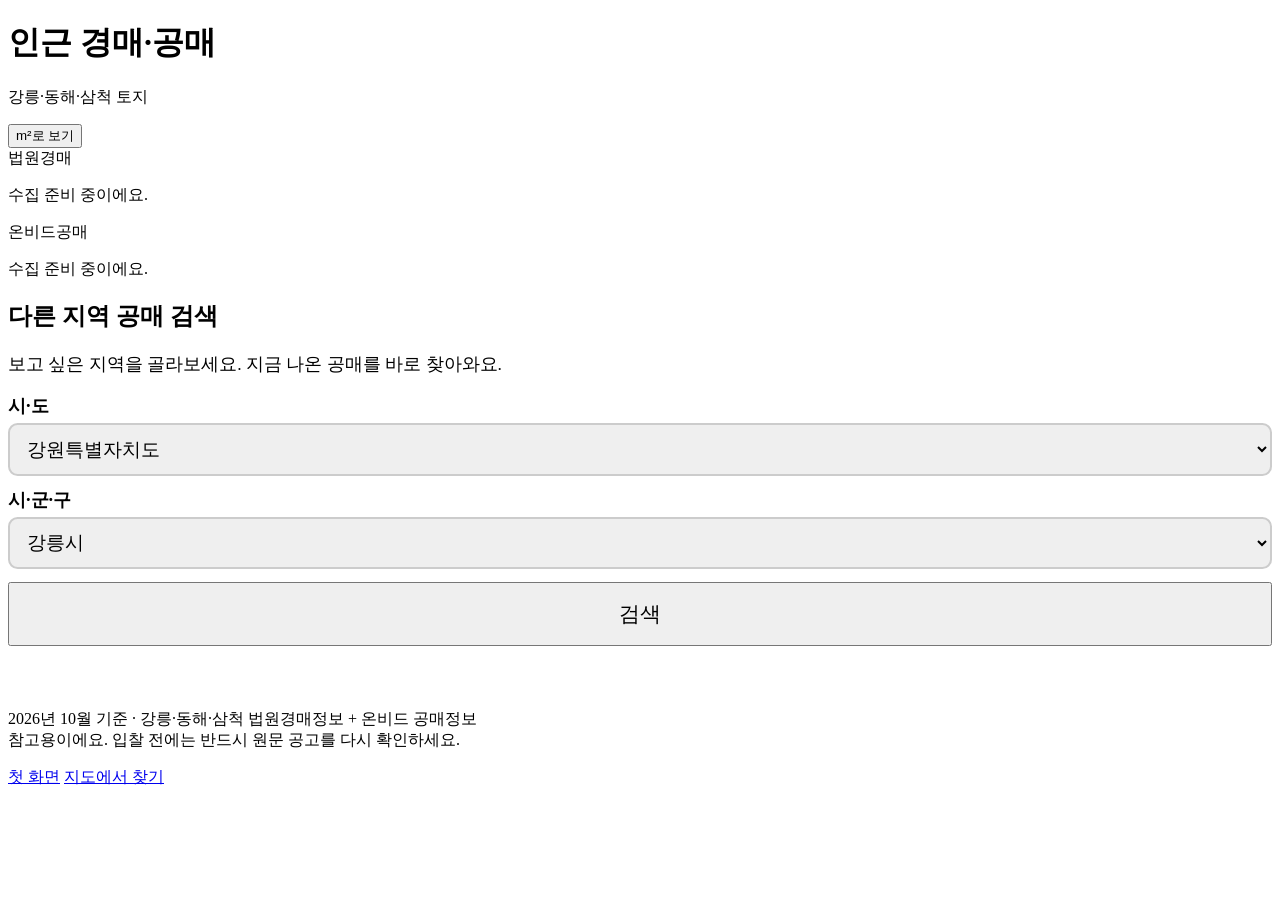
==== auctions.html @ 365f5ae6 "add auctions.html" ====
<!DOCTYPE html>
<html lang="ko">
<head>
<meta charset="utf-8">
<meta name="viewport" content="width=device-width, initial-scale=1">
<meta name="robots" content="noindex">
<title>인근 경매·공매 · 우리 땅 소식</title>
<link rel="stylesheet" href="css/style.css">
</head>
<body>
<div class="page">
  <header class="app-header">
    <div class="header-top">
      <div>
        <h1 class="header-title">인근 경매·공매</h1>
        <p class="header-sub">강릉·동해·삼척 토지</p>
      </div>
    </div>
    <button class="unit-toggle" type="button">m²로 보기</button>
  </header>

  <main class="content">
    <div id="auction-content"></div>

    <section class="card" id="live-search">
      <h2>다른 지역 공매 검색</h2>
      <p class="muted" style="font-size:1.1rem;">보고 싶은 지역을 골라보세요. 지금 나온 공매를 바로 찾아와요.</p>
      <div style="display:grid;gap:0.7rem;margin:0.8rem 0;">
        <label style="font-size:1.15rem;font-weight:700;display:grid;gap:0.3rem;">시·도
          <select id="sel-sido" style="font-size:1.2rem;padding:0.8rem;border-radius:0.6rem;border:2px solid #ccc;width:100%;"></select>
        </label>
        <label style="font-size:1.15rem;font-weight:700;display:grid;gap:0.3rem;">시·군·구
          <select id="sel-sgg" style="font-size:1.2rem;padding:0.8rem;border-radius:0.6rem;border:2px solid #ccc;width:100%;"></select>
        </label>
      </div>
      <button class="btn" id="btn-live-search" type="button" style="width:100%;font-size:1.3rem;padding:1rem;">검색</button>
      <p id="live-status" class="muted" style="font-size:1.1rem;min-height:1.6em;"></p>
      <div id="live-results"></div>
    </section>

    <p class="note">2026년 10월 기준 · 강릉·동해·삼척 법원경매정보 + 온비드 공매정보<br>
    참고용이에요. 입찰 전에는 반드시 원문 공고를 다시 확인하세요.</p>
  </main>

  <nav class="bottom-nav">
    <a href="index.html">첫 화면</a>
    <a href="map.html">지도에서 찾기</a>
  </nav>
</div>
<script src="js/config.js"></script>
<script src="js/data.js"></script>
<script src="js/app.js"></script>
<script>
(function () {
  "use strict";
  function jimokEasy(j) {
    if (j === "답") return "논";
    if (j === "전") return "밭";
    return j || "";
  }
  function moneyFull(manwon) {
    manwon = Math.round(Number(manwon) || 0);
    if (manwon <= 0) return "–";
    if (manwon >= 10000) {
      var eok = Math.floor(manwon / 10000);
      var rest = manwon % 10000;
      return "약 " + eok.toLocaleString("ko-KR") + "억" +
        (rest ? " " + rest.toLocaleString("ko-KR") + "만원" : "");
    }
    return "약 " + manwon.toLocaleString("ko-KR") + "만원";
  }
  function auctionCard(a) {
    var isCourt = a.type === "court";
    var title = isCourt ? "법원경매" : "온비드공매";
    var dateRow = isCourt
      ? '<div class="t-row"><span class="k">매각기일</span><span>' + (a.saleDate || "–") + "</span></div>"
      : '<div class="t-row"><span class="k">입찰기간</span><span>' + (a.bidPeriod || "–") + "</span></div>";
    var extraRow = isCourt
      ? '<div class="t-row"><span class="k">사건번호</span><span>' + (a.displayNo || a.id || "–") + "</span></div>"
      : '<div class="t-row"><span class="k">구분</span><span>' + (a.divName || "–") + "</span></div>";
    return '<div class="trade-card">'
      + '<div class="t-date">' + title + " · " + (a.addrShort || "") + "</div>"
      + '<div class="t-row"><span class="k">종류 · 면적</span><span>' + jimokEasy(a.kind)
      + ' <span class="area" data-m2="' + (a.areaM2 || 0) + '"></span></span></div>'
      + '<div class="t-row"><span class="k">감정가</span><span>' + moneyFull(a.apslManwon) + "</span></div>"
      + '<div class="t-row"><span class="k">최저가</span><span><b>' + moneyFull(a.lowManwon) + "</b></span></div>"
      + (a.nextLowManwon
          ? '<div class="t-row"><span class="k">다음 예정가</span><span>' + moneyFull(a.nextLowManwon) + " (이번에 안 팔리면)</span></div>"
          : "")
      + dateRow
      + '<div class="t-row"><span class="k">유찰횟수</span><span>' + (a.fails || 0) + "회</span></div>"
      + extraRow
      + "</div>";
  }
  function section(title, items) {
    if (!items || !items.length) {
      return '<div class="trade-group"><div class="trade-month">' + title + "</div>"
        + '<p class="muted">수집 준비 중이에요.</p></div>';
    }
    var html = '<div class="trade-group"><div class="trade-month">' + title
      + " (" + items.length + "건)</div>";
    items.forEach(function (a) { html += auctionCard(a); });
    return html + "</div>";
  }
  /* ---- 다른 지역 공매 실시간 검색 (중계 Worker 경유, 키는 서버 보관) ---- */
  var WORKER_URL = "https://farmland-relay.813nanalove.workers.dev/api/onbid";
  var PRPT_DIV_CDS = ["0007", "0005", "0010", "0002", "0008"];
  var SIDO_SGG = {
    "서울특별시": ["종로구","중구","용산구","성동구","광진구","동대문구","중랑구","성북구","강북구","도봉구","노원구","은평구","서대문구","마포구","양천구","강서구","구로구","금천구","영등포구","동작구","관악구","서초구","강남구","송파구","강동구"],
    "부산광역시": ["중구","서구","동구","영도구","부산진구","동래구","남구","북구","해운대구","사하구","금정구","강서구","연제구","수영구","사상구","기장군"],
    "대구광역시": ["중구","동구","서구","남구","북구","수성구","달서구","달성군","군위군"],
    "인천광역시": ["중구","동구","미추홀구","연수구","남동구","부평구","계양구","서구","강화군","옹진군"],
    "광주광역시": ["동구","서구","남구","북구","광산구"],
    "대전광역시": ["동구","중구","서구","유성구","대덕구"],
    "울산광역시": ["중구","남구","동구","북구","울주군"],
    "세종특별자치시": [],
    "경기도": ["수원시","용인시","고양시","화성시","성남시","부천시","남양주시","안산시","평택시","안양시","시흥시","파주시","김포시","의정부시","광주시","하남시","광명시","군포시","양주시","오산시","이천시","안성시","구리시","의왕시","포천시","양평군","여주시","동두천시","과천시","가평군","연천군"],
    "강원특별자치도": ["춘천시","원주시","강릉시","동해시","태백시","속초시","삼척시","홍천군","횡성군","영월군","평창군","정선군","철원군","화천군","양구군","인제군","고성군","양양군"],
    "충청북도": ["청주시","충주시","제천시","보은군","옥천군","영동군","증평군","진천군","괴산군","음성군","단양군"],
    "충청남도": ["천안시","공주시","보령시","아산시","서산시","논산시","계룡시","당진시","금산군","부여군","서천군","청양군","홍성군","예산군","태안군"],
    "전북특별자치도": ["전주시","군산시","익산시","정읍시","남원시","김제시","완주군","진안군","무주군","장수군","임실군","순창군","고창군","부안군"],
    "전라남도": ["목포시","여수시","순천시","나주시","광양시","담양군","곡성군","구례군","고흥군","보성군","화순군","장흥군","강진군","해남군","영암군","무안군","함평군","영광군","장성군","완도군","진도군","신안군"],
    "경상북도": ["포항시","경주시","김천시","안동시","구미시","영주시","영천시","상주시","문경시","경산시","의성군","청송군","영양군","영덕군","청도군","고령군","성주군","칠곡군","예천군","봉화군","울진군","울릉군"],
    "경상남도": ["창원시","진주시","통영시","사천시","김해시","밀양시","거제시","양산시","의령군","함안군","창녕군","고성군","남해군","하동군","산청군","함양군","거창군","합천군"],
    "제주특별자치도": ["제주시","서귀포시"]
  };

  function normV(v) { return v == null ? "" : String(v).trim(); }
  function toManwonLive(v) {
    var n = parseFloat(normV(v).replace(/,/g, ""));
    return n > 0 ? Math.round(n / 10000) : 0;
  }
  function fmtDateLive(s) {
    s = normV(s);
    if (s.length >= 8) return s.slice(0, 4) + "년 " + parseInt(s.slice(4, 6), 10) + "월 " + parseInt(s.slice(6, 8), 10) + "일";
    return "";
  }
  function fmtPeriodLive(it) {
    var b = fmtDateLive(it.cltrBidBgngDt), e = fmtDateLive(it.cltrBidEndDt);
    if (b && e) return b + " ~ " + e;
    return b || e || "";
  }
  function isLandLive(it) {
    var cat = normV(it.cltrUsgSclsCtgrNm);
    return ["전", "답", "임야"].some(function (k) { return cat.indexOf(k) >= 0; });
  }
  function normalizeLiveItem(it) {
    var addr = normV(it.onbidCltrNm) || normV(it.zadrNm) || normV(it.cltrAdr) || normV(it.cltrRadr);
    var m = addr.match(/([가-힣]+리)\b/);
    var short = [normV(it.lctnSggnm), normV(it.lctnEmdNm), m ? m[1] : ""].filter(Boolean).join(" ");
    var area = parseFloat(normV(it.landSqms).replace(/,/g, "")) ||
               parseFloat(normV(it.bldSqms).replace(/,/g, "")) || 0;
    return {
      type: "onbid",
      addr: addr,
      addrShort: short,
      kind: normV(it.cltrUsgSclsCtgrNm),
      areaM2: area,
      apslManwon: toManwonLive(it.apslEvlAmt),
      lowManwon: toManwonLive(it.lowstBidPrcIndctCont),
      bidPeriod: fmtPeriodLive(it),
      fails: parseInt(normV(it.usbdNft), 10) || 0,
      divName: normV(it.prptDivNm),
      status: normV(it.pbctStatNm),
      _end: parseInt(normV(it.cltrBidEndDt).slice(0, 8), 10) || 99999999
    };
  }
  /* 회차 중복 제거: 현재 유효 회차(입찰종료일 >= 오늘) 중 가장 이른 것 선택.
     먼 미래 회차의 낮은 가격을 현재가처럼 보여주지 않기 위함. */
  function pickLiveRounds(rawItems) {
    var now = new Date();
    var today = now.getFullYear() * 10000 + (now.getMonth() + 1) * 100 + now.getDate();
    var groups = {};
    rawItems.forEach(function (it) {
      if (!isLandLive(it)) return;
      var k = normV(it.cltrMngNo) || normV(it.onbidCltrNm);
      (groups[k] = groups[k] || []).push(normalizeLiveItem(it));
    });
    var out = [];
    Object.keys(groups).forEach(function (k) {
      var rs = groups[k].sort(function (a, b) { return a._end - b._end; });
      var cur = null, i;
      for (i = 0; i < rs.length; i++) { if (rs[i]._end >= today) { cur = rs[i]; break; } }
      if (!cur) cur = rs[rs.length - 1];
      var cheaper = rs.filter(function (r) {
        return r._end > cur._end && r.lowManwon > 0 && (!cur.lowManwon || r.lowManwon < cur.lowManwon);
      });
      if (cheaper.length) {
        cheaper.sort(function (a, b) { return a.lowManwon - b.lowManwon; });
        cur.nextLowManwon = cheaper[0].lowManwon;
        cur.nextPeriod = cheaper[0].bidPeriod;
      }
      delete cur._end;
      out.push(cur);
    });
    out.sort(function (a, b) { return (a.lowManwon || 0) - (b.lowManwon || 0); });
    return out;
  }
  function extractLiveItems(payload) {
    if (payload.result && !payload.header) return []; // NODATA {result:{resultCode:"03"}}
    var header = payload.header || {};
    var rc = String(header.resultCode || "");
    if (rc === "03") return [];
    if (rc !== "00") throw { code: "api", msg: header.resultMsg };
    var items = (((payload.body || {}).items || {}).item) || [];
    return Array.isArray(items) ? items : [items];
  }
  function fillSgg(sido, sel) {
    var list = SIDO_SGG[sido] || [];
    sel.innerHTML = "";
    if (!list.length) {
      var o = document.createElement("option");
      o.value = ""; o.textContent = "전체";
      sel.appendChild(o);
      sel.disabled = true;
      return;
    }
    sel.disabled = false;
    list.forEach(function (name) {
      var o = document.createElement("option");
      o.value = name; o.textContent = name;
      sel.appendChild(o);
    });
  }
  function initLiveSearch() {
    var selSido = document.getElementById("sel-sido");
    var selSgg = document.getElementById("sel-sgg");
    var btn = document.getElementById("btn-live-search");
    var status = document.getElementById("live-status");
    var results = document.getElementById("live-results");
    if (!selSido || !btn) return;
    Object.keys(SIDO_SGG).forEach(function (name) {
      var o = document.createElement("option");
      o.value = name; o.textContent = name;
      selSido.appendChild(o);
    });
    selSido.value = "강원특별자치도";
    fillSgg("강원특별자치도", selSgg);
    selSgg.value = "강릉시";
    selSido.addEventListener("change", function () {
      fillSgg(selSido.value, selSgg);
    });
    btn.addEventListener("click", function () {
      var sido = selSido.value, sgg = selSgg.disabled ? "" : selSgg.value;
      var label = sgg ? sido + " " + sgg : sido;
      status.textContent = "찾는 중이에요. 잠시만 기다려주세요.";
      results.innerHTML = "";
      btn.disabled = true;
      var qs = "lctnSdnm=" + encodeURIComponent(sido) + "&numOfRows=1000"
        + (sgg ? "&lctnSggnm=" + encodeURIComponent(sgg) : "");
      var fetches = PRPT_DIV_CDS.map(function (cd) {
        return fetch(WORKER_URL + "?" + qs + "&prptDivCd=" + cd).then(function (r) {
          if (r.status === 503) throw { code: 503 };
          if (!r.ok) throw { code: r.status };
          return r.json();
        });
      });
      Promise.all(fetches).then(function (payloads) {
        var raw = [];
        payloads.forEach(function (p) { raw = raw.concat(extractLiveItems(p)); });
        var items = pickLiveRounds(raw);
        btn.disabled = false;
        if (!items.length) {
          status.textContent = "이 지역에는 지금 나온 공매 땅이 없어요.";
          return;
        }
        status.textContent = label + " 공매 " + items.length + "건이에요.";
        var html = "";
        items.forEach(function (a) { html += auctionCard(a); });
        results.innerHTML = html;
        if (window.FarmlandApp) window.FarmlandApp.renderAreas();
      }).catch(function (err) {
        btn.disabled = false;
        if (err && err.code === 503) {
          status.textContent = "지금은 검색할 수 없어요. 잠시 후 다시 시도해주세요.";
        } else {
          status.textContent = "인터넷 연결을 확인하고 다시 시도해주세요.";
        }
      });
    });
  }

  document.addEventListener("DOMContentLoaded", function () {
    var el = document.getElementById("auction-content");
    var au = (typeof AUCTIONS !== "undefined") ? AUCTIONS : { court: [], onbid: [] };
    el.innerHTML = section("법원경매", au.court) + section("온비드공매", au.onbid);
    if (window.FarmlandApp) window.FarmlandApp.renderAreas();
    initLiveSearch();
  });
})();
</script>
</body>
</html>
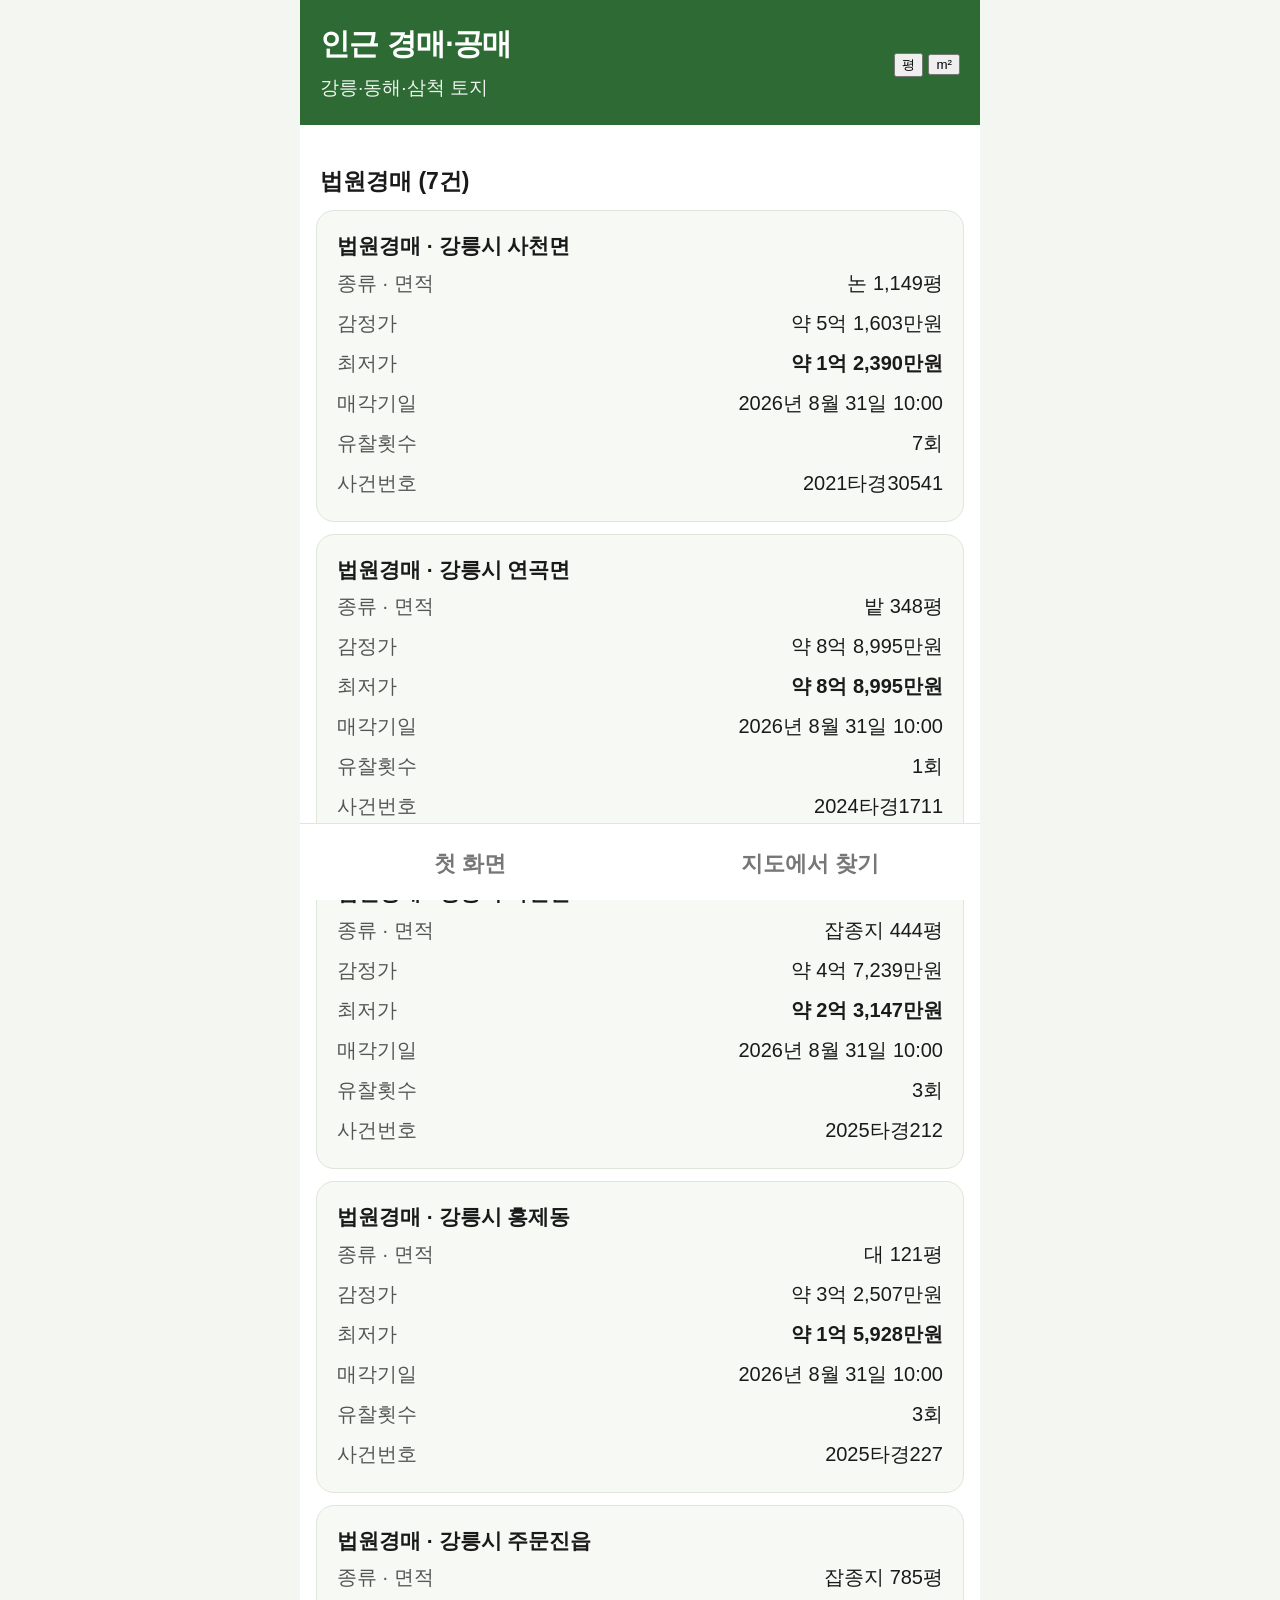
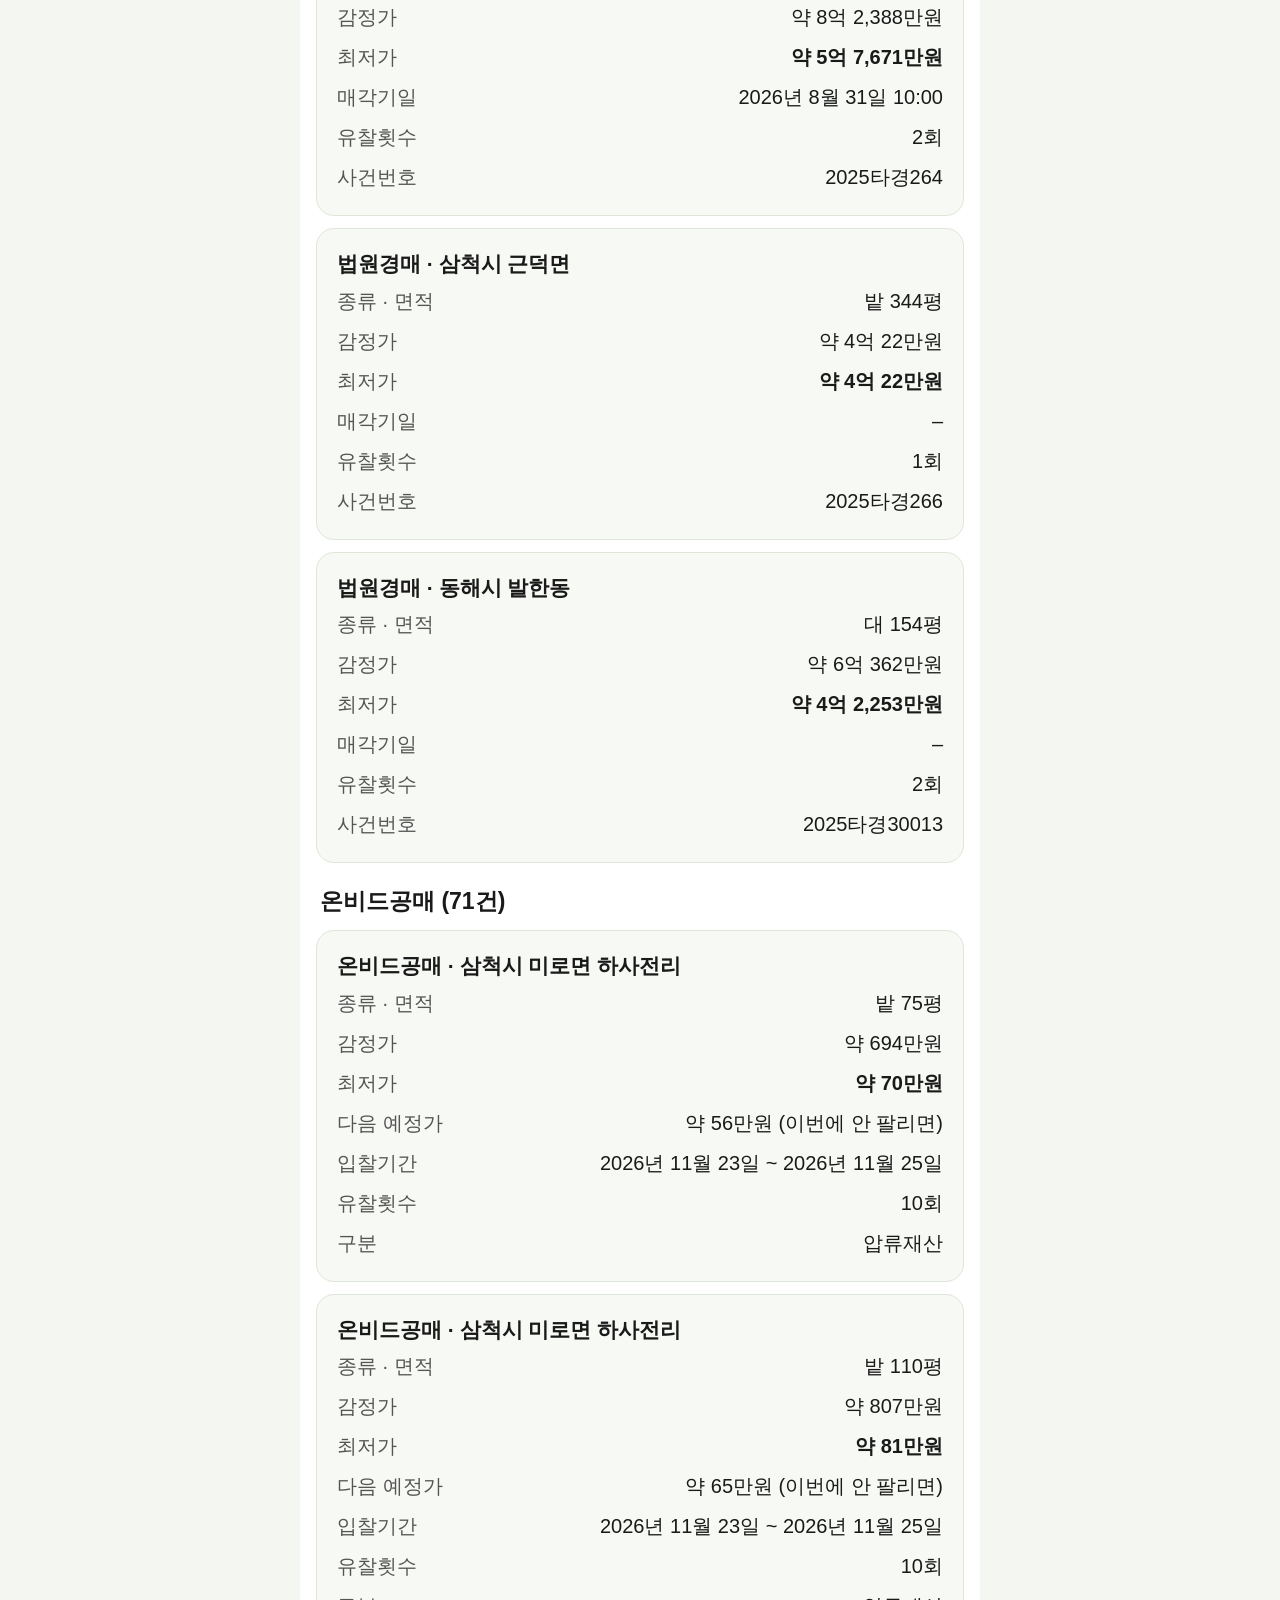
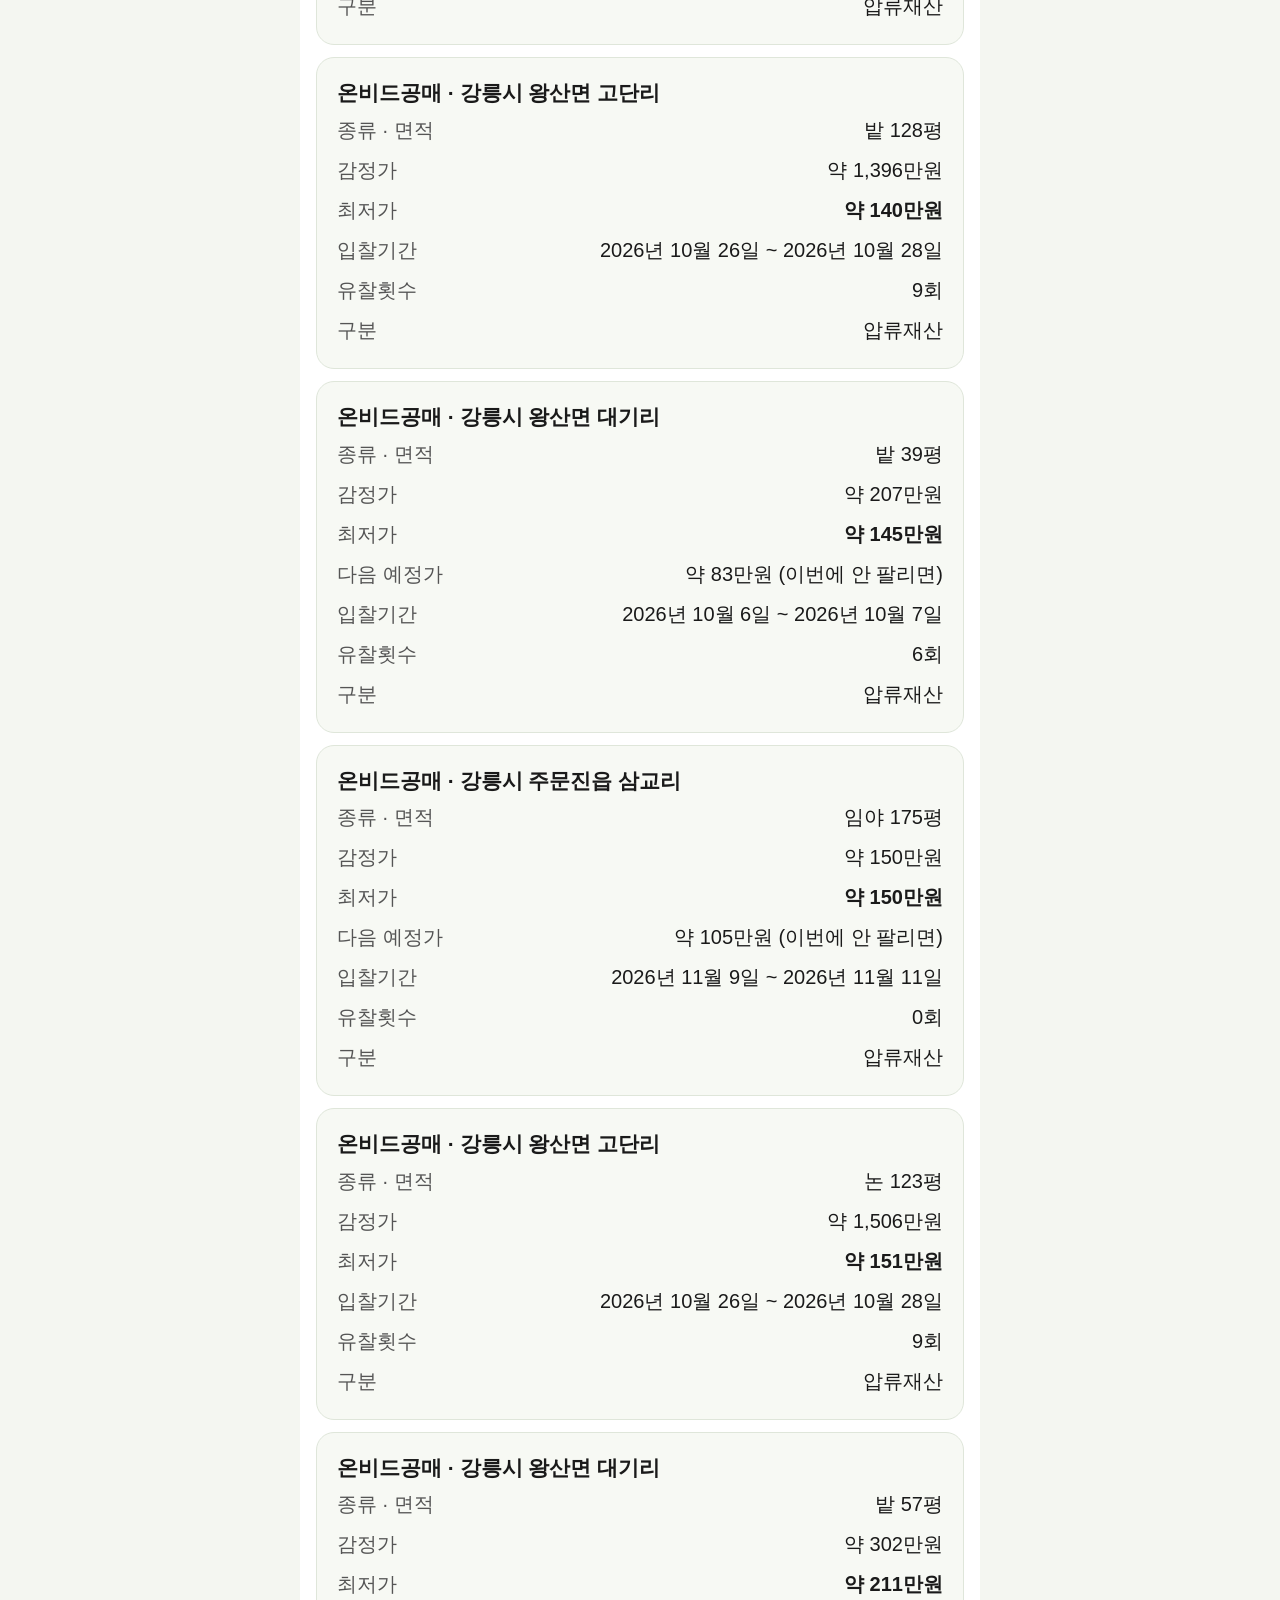
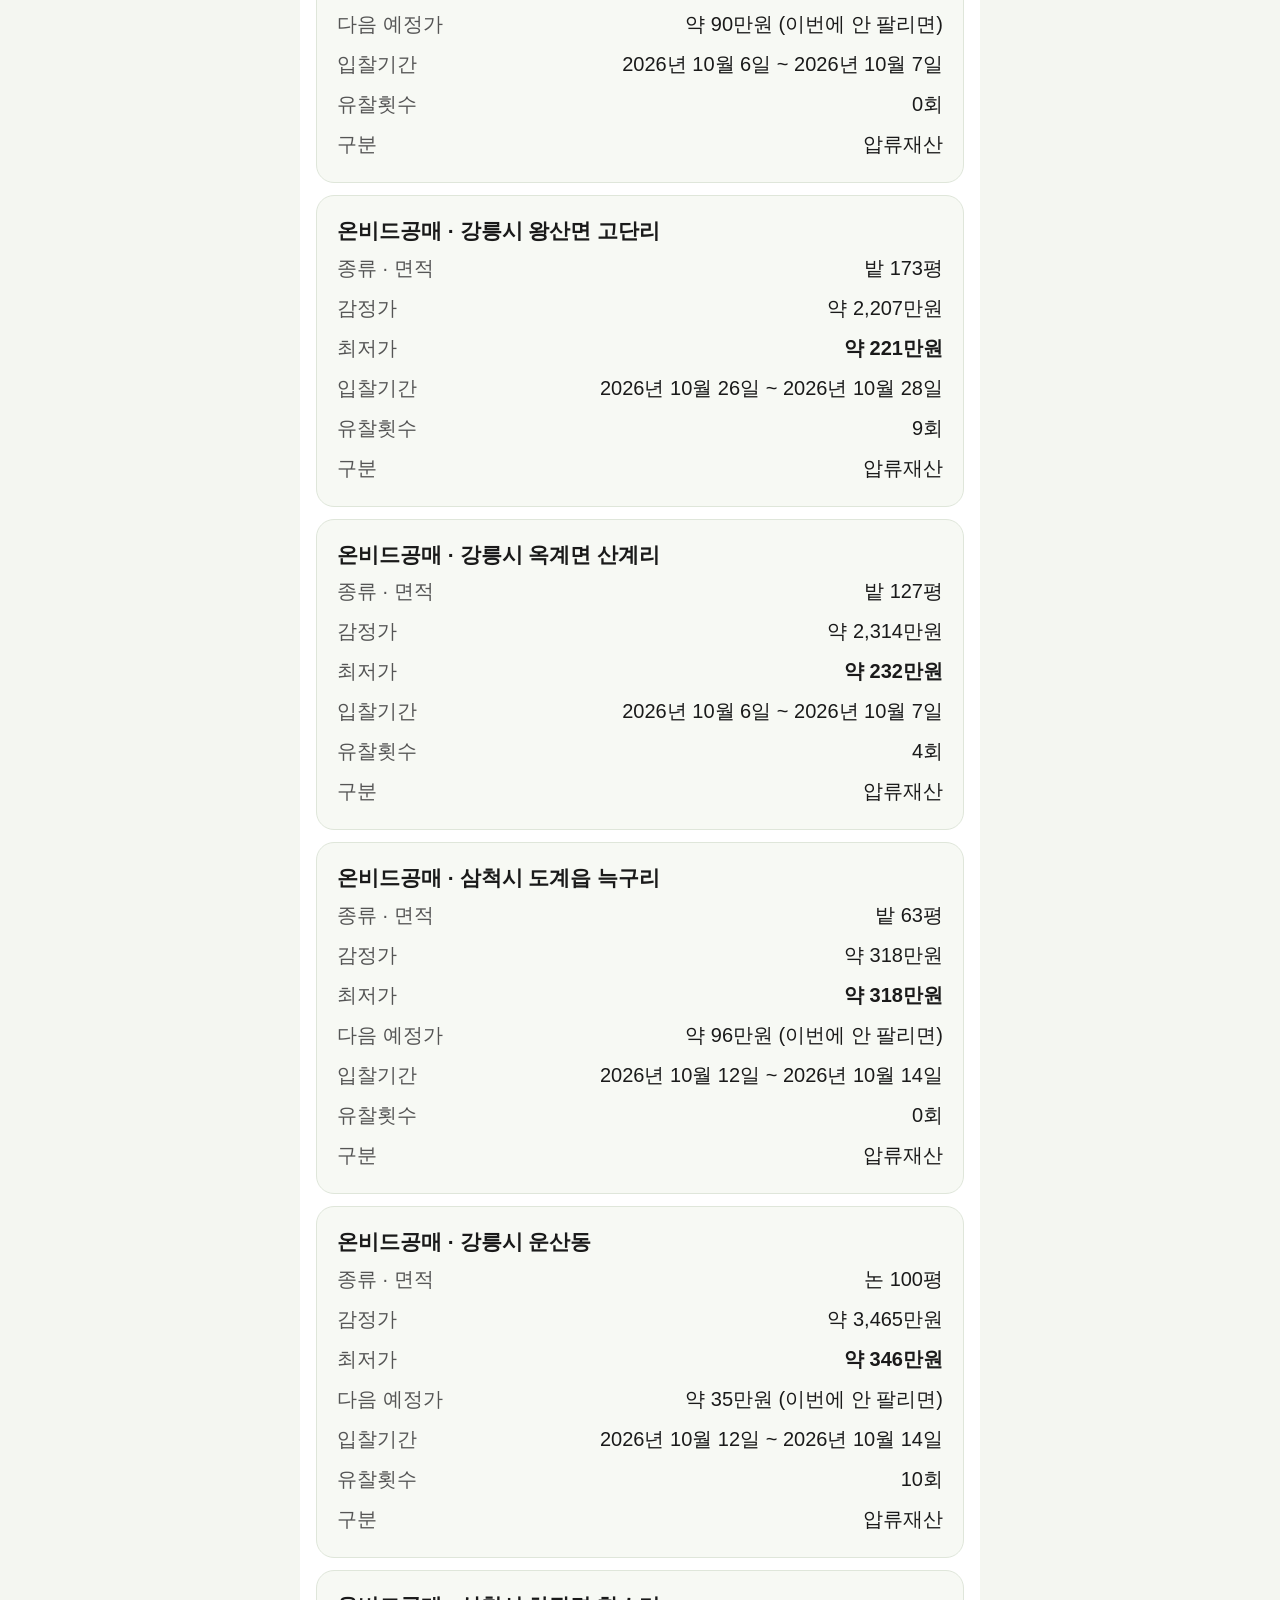
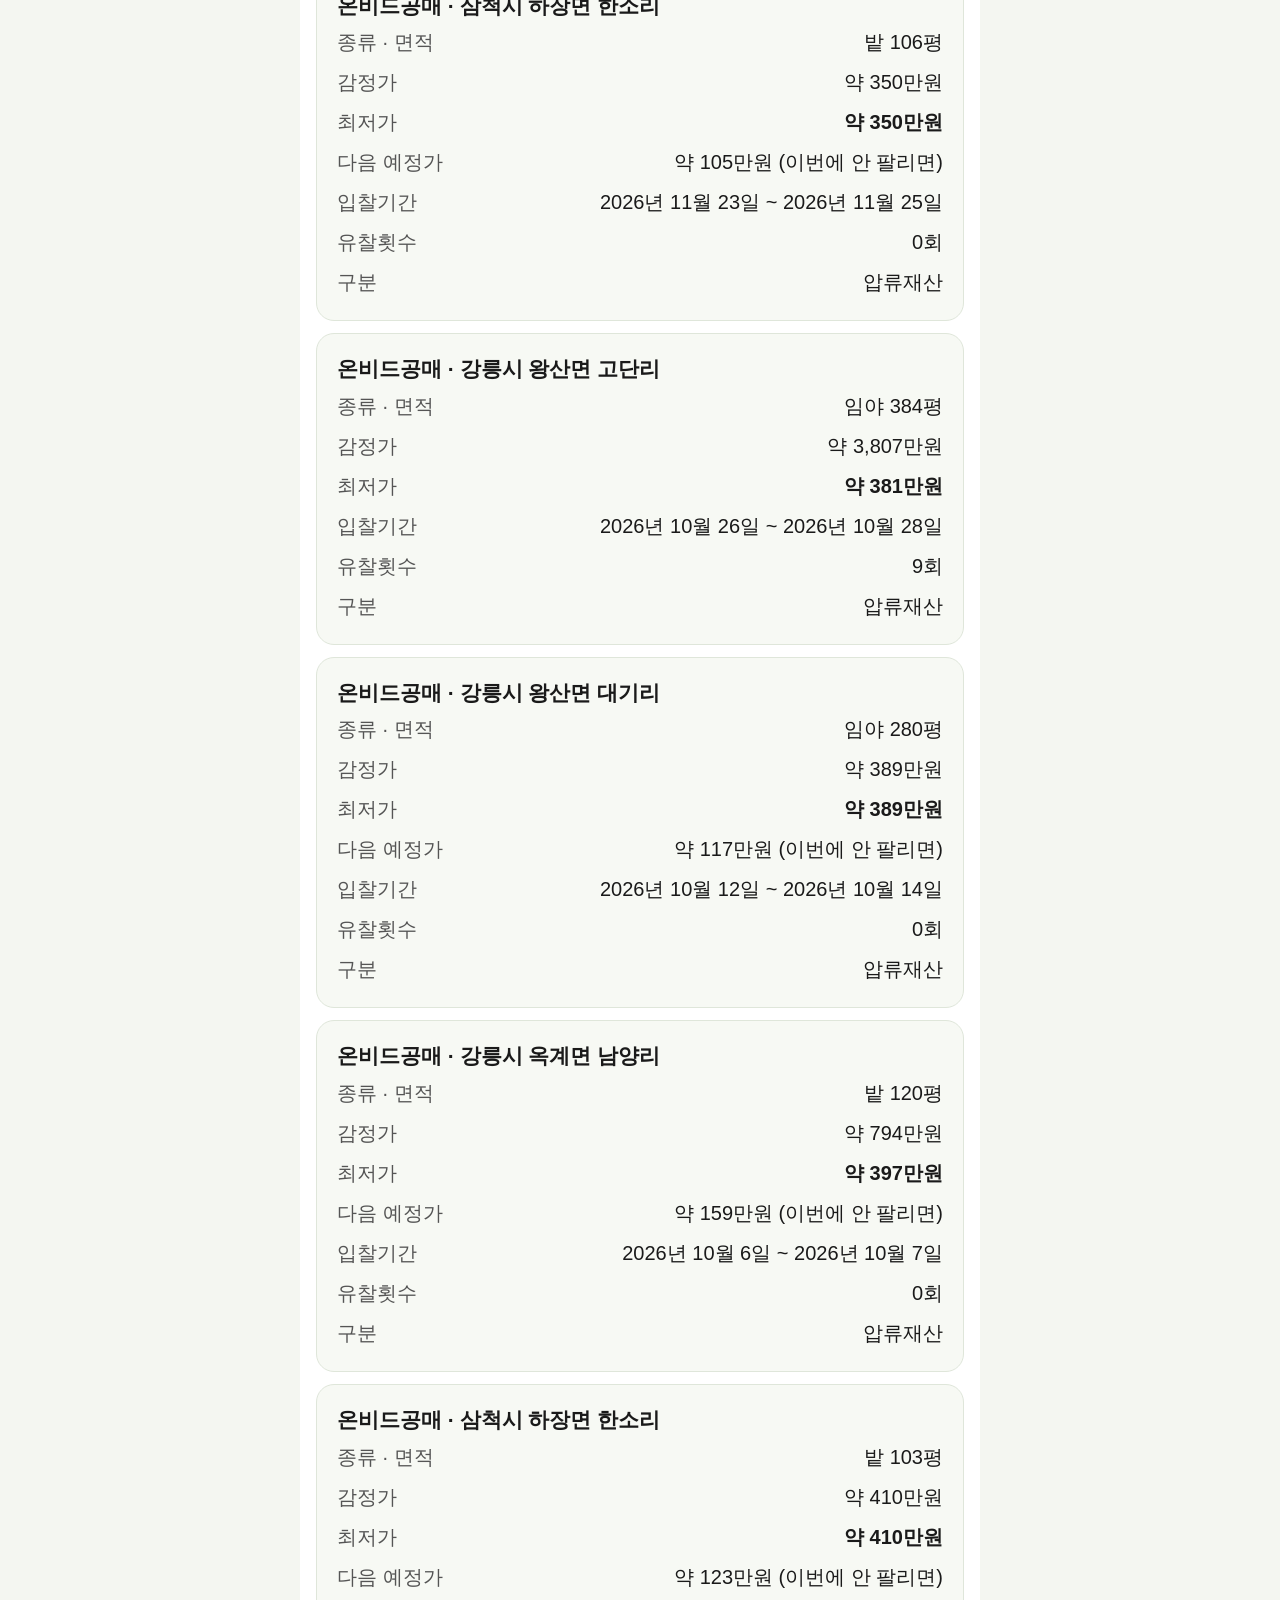
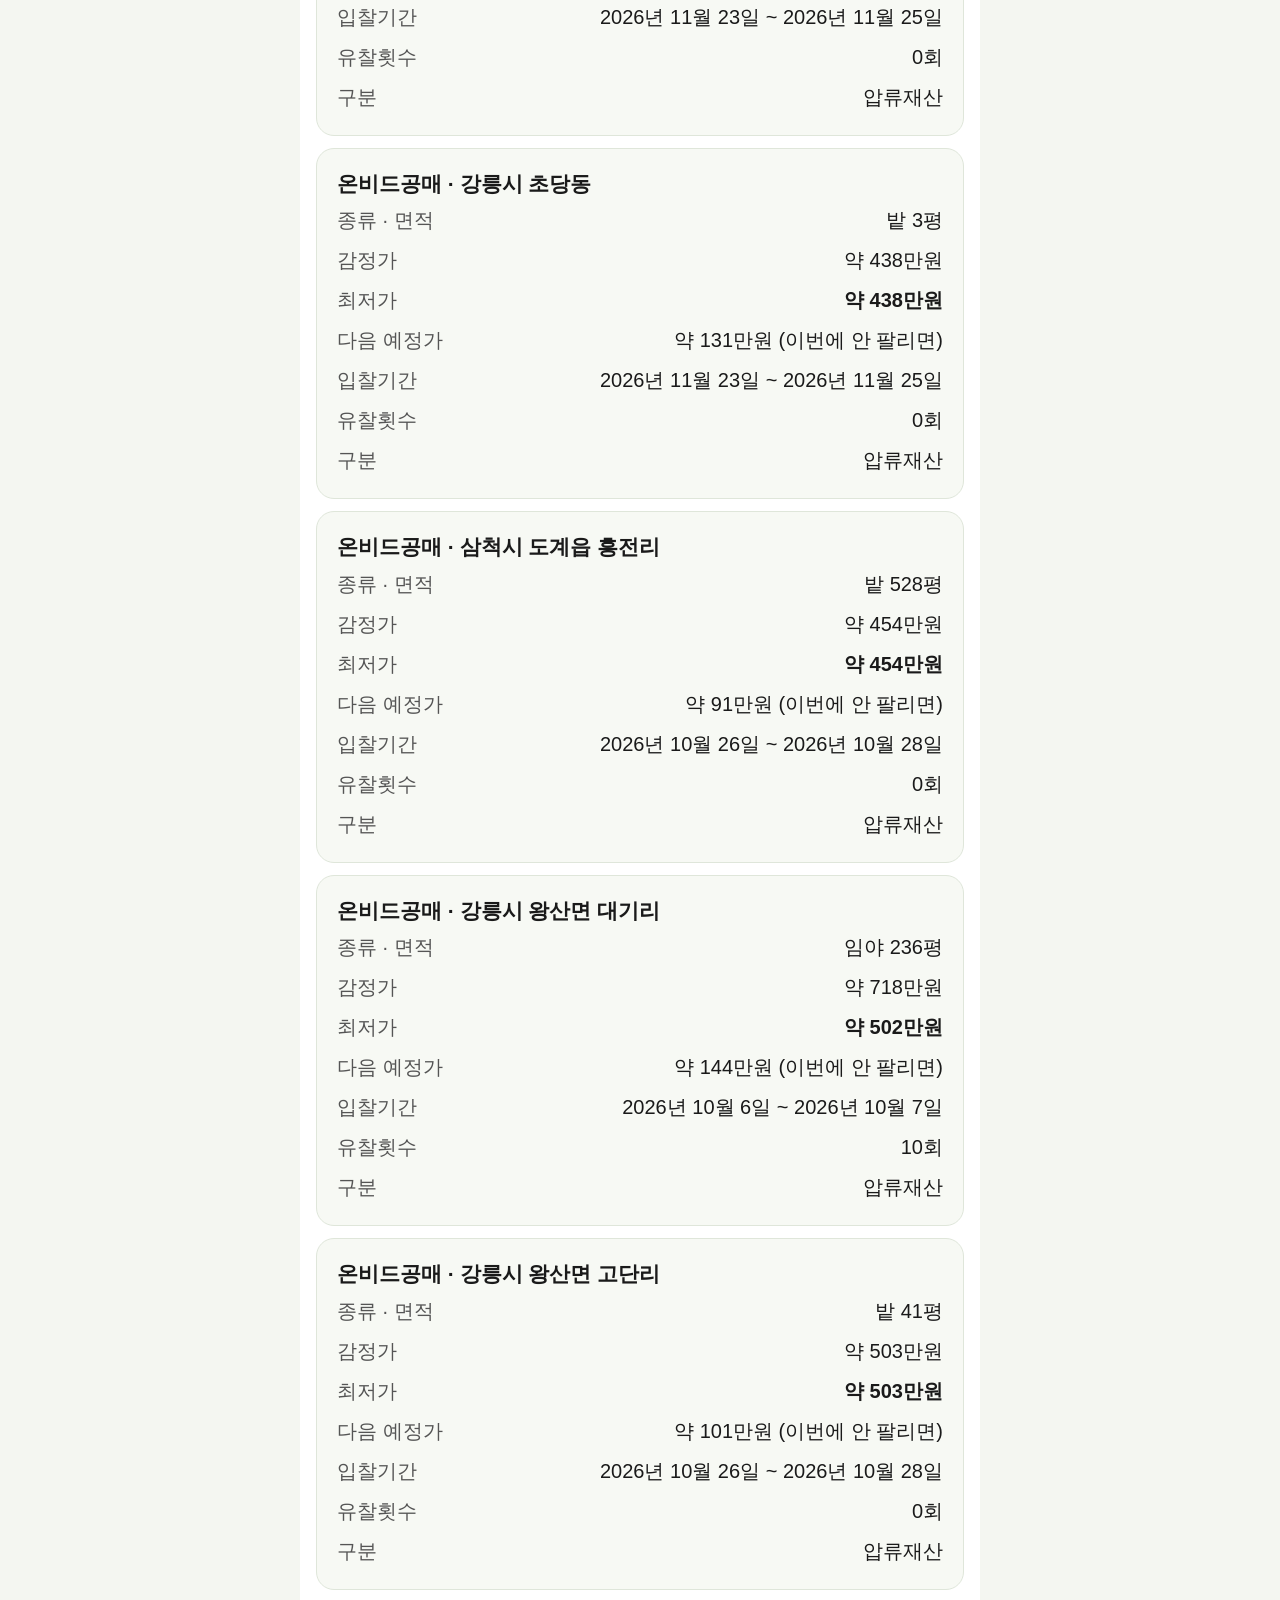
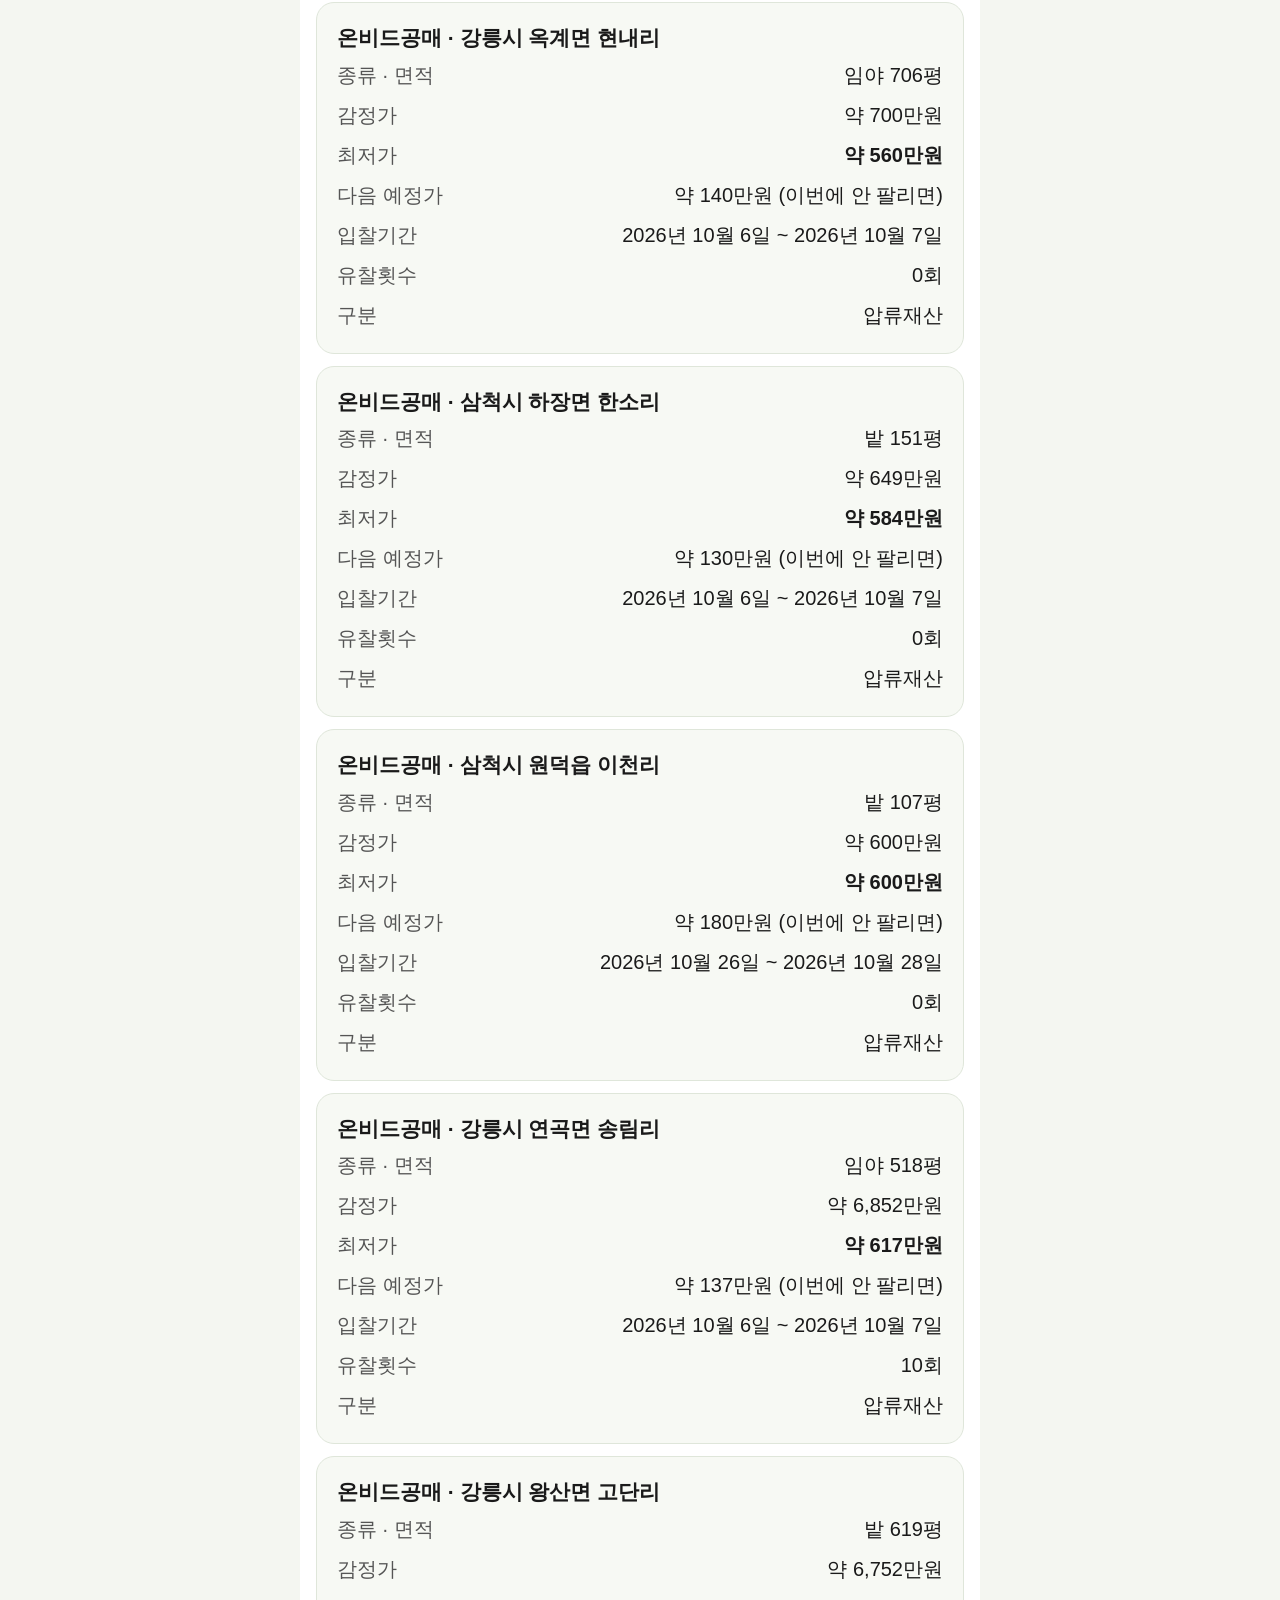
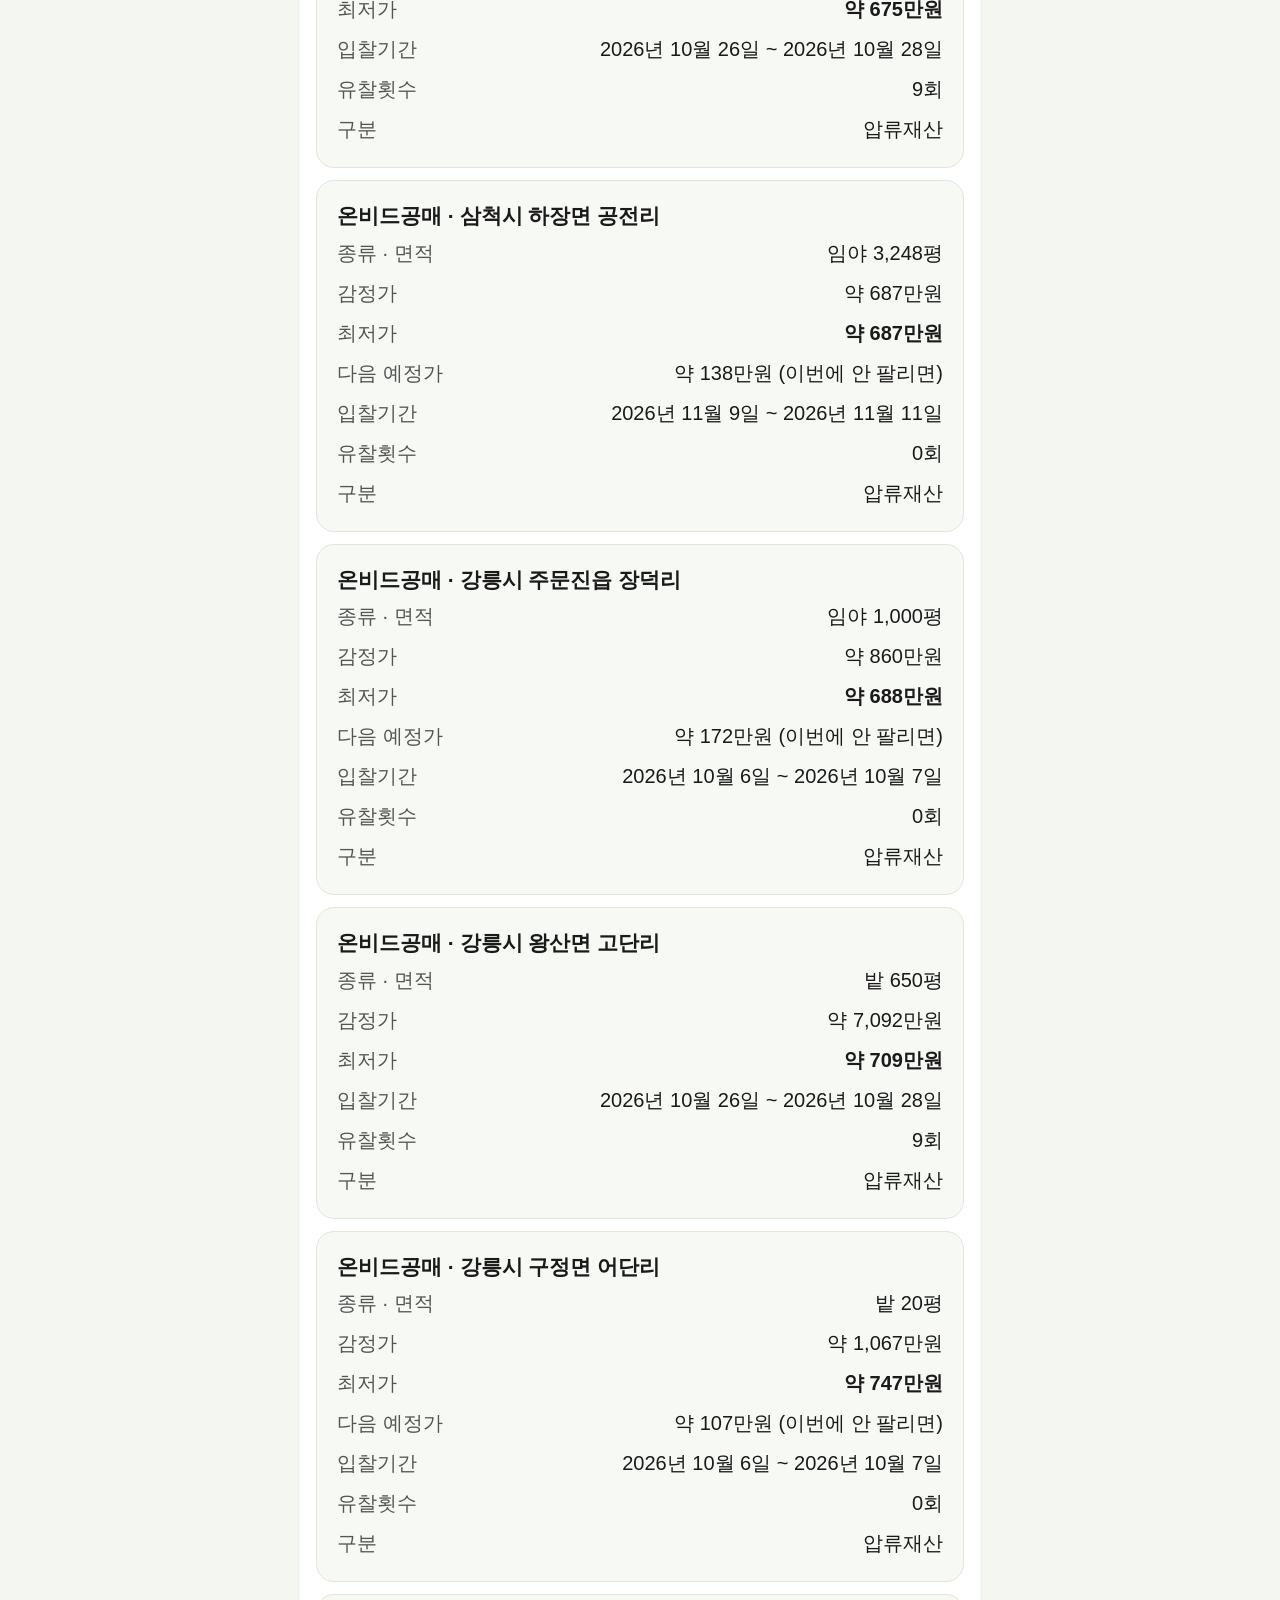
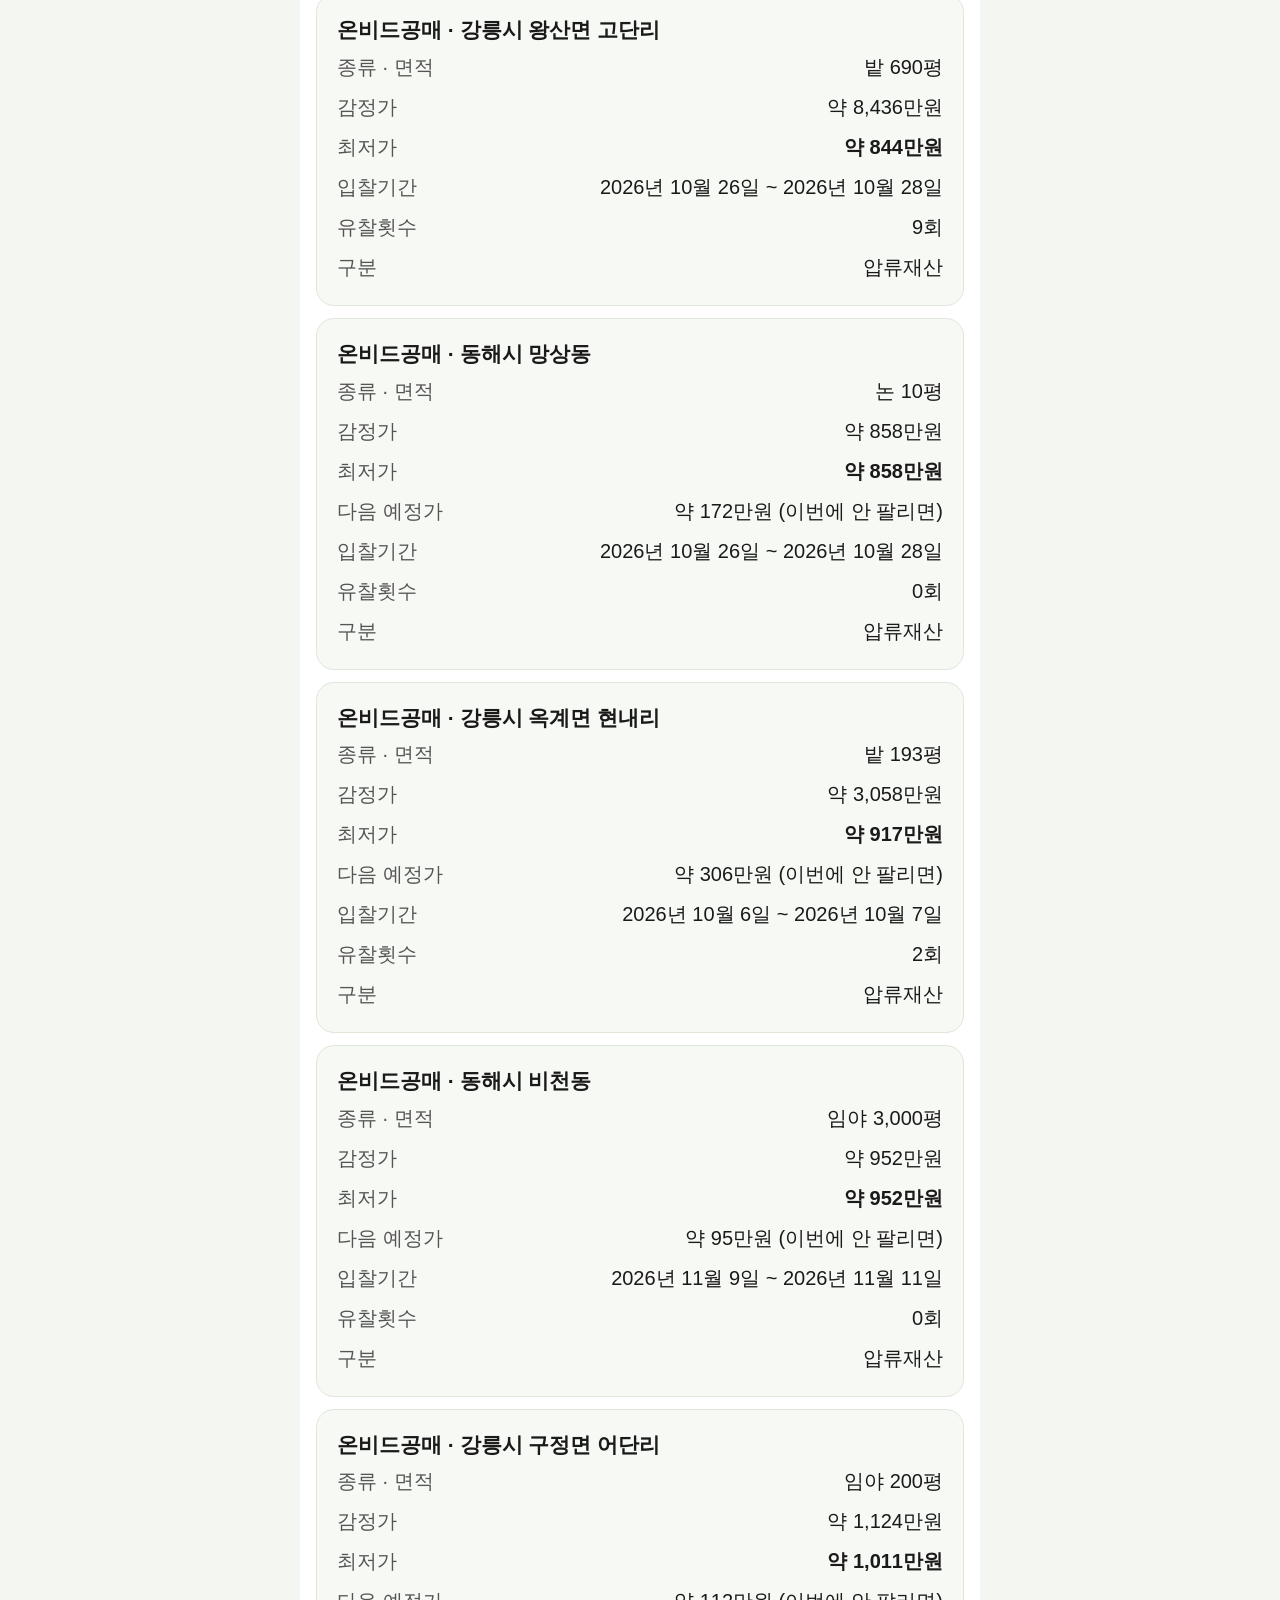
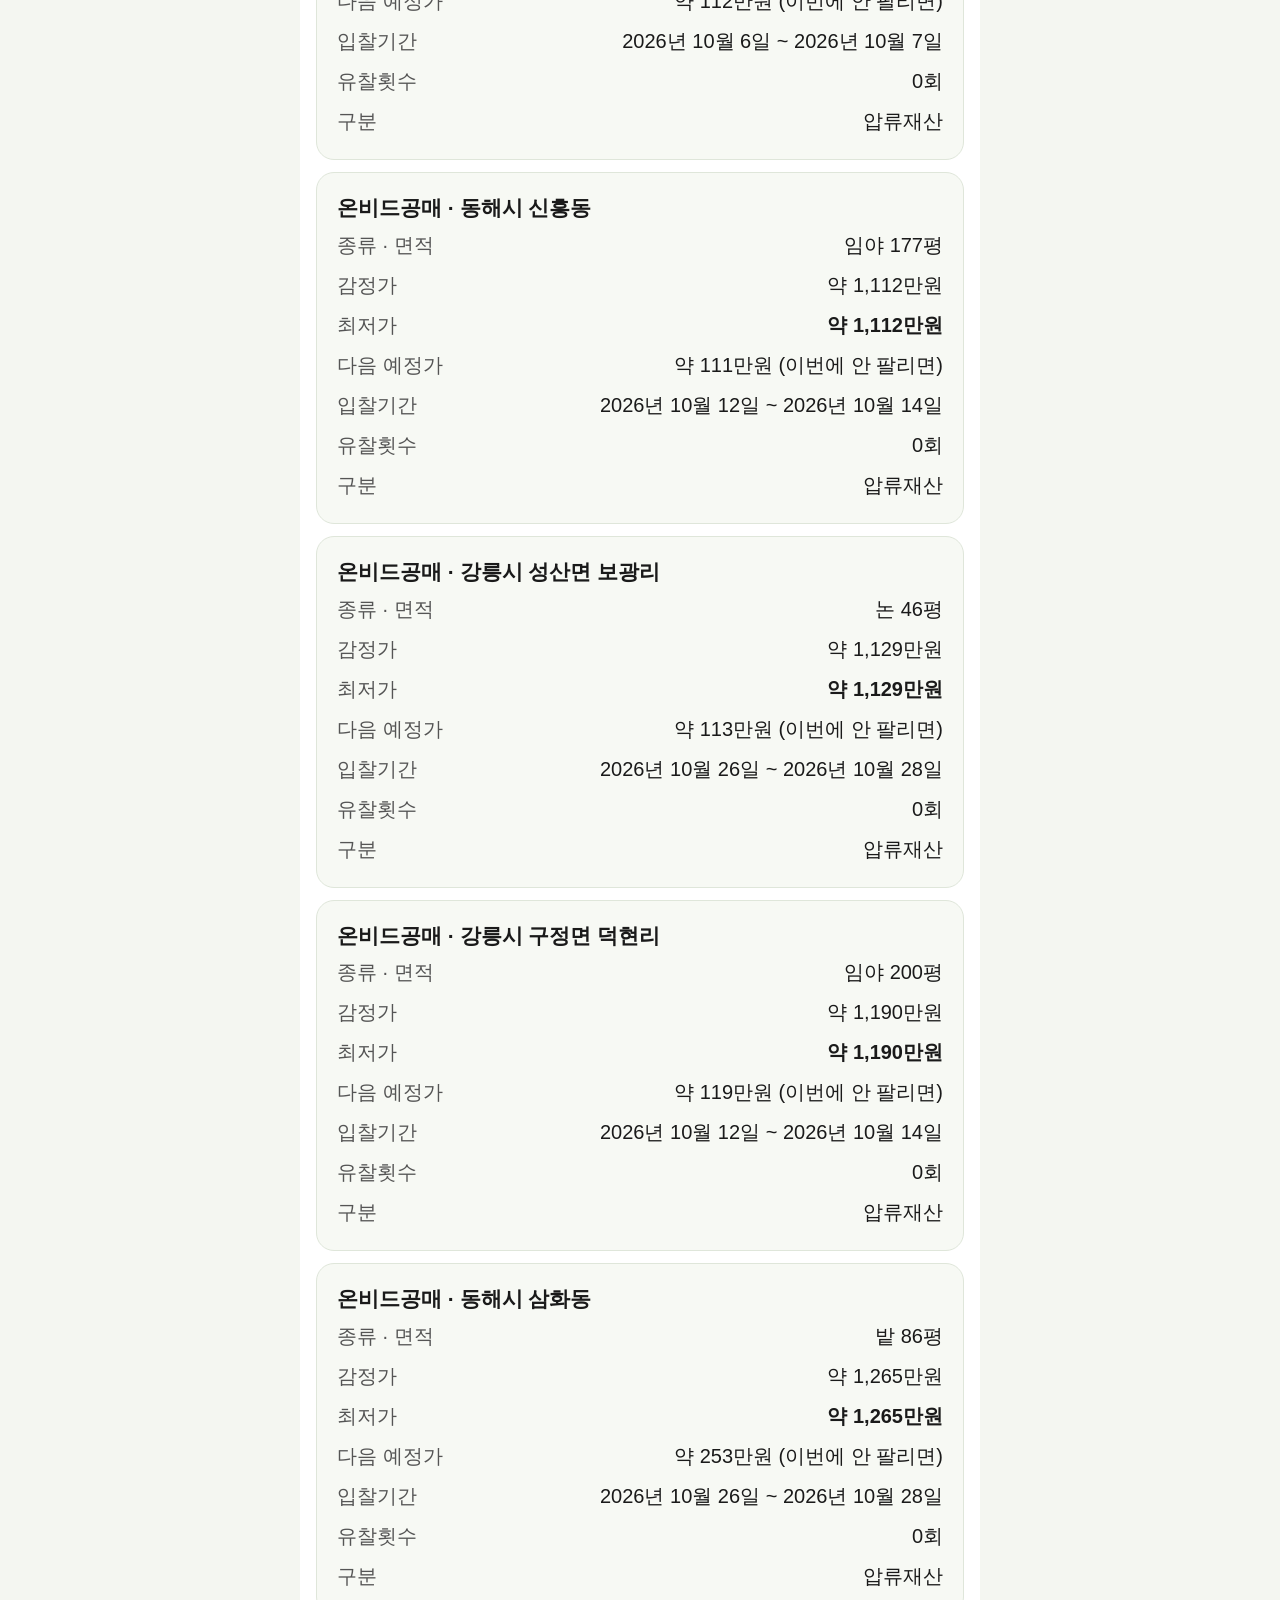
==== commit 88280c88: "단위 토글을 헤더 속 작은 세그먼트로 축소 (auctions.html)" ====
--- a/auctions.html
+++ b/auctions.html
@@ -15,8 +15,11 @@
         <h1 class="header-title">인근 경매·공매</h1>
         <p class="header-sub">강릉·동해·삼척 토지</p>
       </div>
+      <div class="unit-seg" role="group" aria-label="면적 단위">
+        <button type="button" data-unit="pyong">평</button>
+        <button type="button" data-unit="m2">m²</button>
+      </div>
     </div>
-    <button class="unit-toggle" type="button">m²로 보기</button>
   </header>
 
   <main class="content">
--- a/css/style.css
+++ b/css/style.css
@@ -0,0 +1,187 @@
+/* 우리 땅 앱 공용 스타일 — 라이트 고정, 모든 단위 rem, 기본 글씨 20px */
+html { font-size: 20px; }
+* { box-sizing: border-box; }
+body {
+  margin: 0;
+  font-family: -apple-system, "Apple SD Gothic Neo", "Noto Sans KR", "Malgun Gothic", sans-serif;
+  background: #f4f6f1;
+  color: #1a1a1a;
+  line-height: 1.6;
+  -webkit-text-size-adjust: 100%;
+}
+.page { max-width: 34rem; margin: 0 auto; min-height: 100vh; display: flex; flex-direction: column; background: #fff; }
+
+/* 상단 헤더 */
+.app-header { background: #2e6b34; color: #fff; padding: 1rem 1rem 1.1rem; }
+.header-top { display: flex; align-items: center; justify-content: space-between; gap: 0.6rem; }
+.header-title { font-size: 1.5rem; font-weight: 800; letter-spacing: -0.02em; margin: 0; }
+.header-sub { font-size: 0.95rem; opacity: 0.92; margin: 0.25rem 0 0; }
+/* 면적 단위 토글 — 크게, 눈에 잘 띄게 */
+.unit-toggle {
+  display: block; width: 100%;
+  margin-top: 0.9rem; padding: 0.8rem 1rem;
+  min-height: 3rem;
+  font-size: 1.15rem; font-weight: 800;
+  color: #2e6b34; background: #fff;
+  border: none; border-radius: 0.9rem;
+  cursor: pointer;
+}
+.unit-toggle:active { background: #e8f3e9; }
+
+/* 본문 */
+.content { flex: 1; padding: 0.9rem 0.8rem 1rem; display: flex; flex-direction: column; gap: 0.8rem; }
+.card {
+  background: #f7f9f4; border: 1px solid #dfe6da;
+  border-radius: 1rem; padding: 1.1rem;
+}
+.card h2 { font-size: 1.2rem; margin: 0 0 0.7rem; }
+.card-green { background: #e8f3e9; border-color: #bcd8bf; }
+.card-green h2 { color: #1d4a22; }
+.kv { display: flex; justify-content: space-between; align-items: baseline; gap: 0.6rem; padding: 0.45rem 0; font-size: 1.05rem; }
+.kv + .kv { border-top: 1px solid #e2e8de; }
+.kv .k { color: #555; }
+.kv .v { font-weight: 700; text-align: right; }
+.big-num { font-size: 1.45rem; font-weight: 800; color: #2e6b34; }
+.muted { color: #666; font-size: 0.95rem; }
+.note { font-size: 0.9rem; color: #666; margin-top: 0.6rem; }
+
+/* 큰 버튼 */
+.btn {
+  display: block; width: 100%;
+  min-height: 3.2rem; padding: 0.85rem 1rem; margin-top: 0.8rem;
+  font-size: 1.15rem; font-weight: 800; text-align: center; text-decoration: none;
+  border-radius: 0.9rem; cursor: pointer; border: none;
+}
+.btn-primary { background: #2e6b34; color: #fff; }
+.btn-outline { background: #fff; color: #2e6b34; border: 0.14rem solid #2e6b34; }
+.btn:active { opacity: 0.85; }
+
+/* 하단 탭 내비 */
+.bottom-nav {
+  display: flex; border-top: 1px solid #dfe6da; background: #fff;
+  position: sticky; bottom: 0;
+}
+.bottom-nav a {
+  flex: 1; text-align: center; text-decoration: none;
+  padding: 0.9rem 0; min-height: 3.4rem;
+  font-size: 1.1rem; font-weight: 700; color: #777;
+  border-top: 0.2rem solid transparent;
+}
+.bottom-nav a.active { color: #2e6b34; border-top-color: #2e6b34; }
+
+/* 거래 목록 */
+.trade-group { margin-bottom: 0.4rem; }
+.trade-month {
+  font-size: 1.15rem; font-weight: 800; margin: 1rem 0 0.5rem;
+  padding-left: 0.2rem;
+}
+.trade-card {
+  background: #f7f9f4; border: 1px solid #dfe6da; border-radius: 0.9rem;
+  padding: 0.9rem 1rem; margin-bottom: 0.6rem;
+}
+.trade-card .t-date { font-size: 1.05rem; font-weight: 800; }
+.trade-card .t-row { display: flex; justify-content: space-between; font-size: 1rem; padding: 0.2rem 0; }
+.trade-card .t-row .k { color: #555; }
+.trade-card .t-price { font-size: 1.2rem; font-weight: 800; color: #2e6b34; margin-top: 0.3rem; }
+.empty-box {
+  text-align: center; padding: 2.5rem 1rem; color: #555;
+  font-size: 1.15rem; font-weight: 700;
+}
+
+/* 전수조사 */
+.status-box {
+  background: #e8f3e9; border: 0.14rem solid #2e6b34; border-radius: 1rem;
+  padding: 1.2rem; text-align: center;
+}
+.status-box .s-big { font-size: 1.5rem; font-weight: 800; color: #1d4a22; margin: 0.3rem 0; }
+.status-box .s-sub { font-size: 1.05rem; color: #2c5a30; }
+.news-list { list-style: none; padding: 0; margin: 0.5rem 0 0; }
+.news-list li {
+  background: #f7f9f4; border: 1px solid #dfe6da; border-radius: 0.9rem;
+  padding: 0.9rem 1rem; margin-bottom: 0.6rem; font-size: 1rem;
+}
+.news-list .n-title { font-weight: 800; font-size: 1.05rem; margin-bottom: 0.25rem; }
+.check-list { list-style: none; padding: 0; margin: 0.5rem 0 0; }
+.check-list li { padding: 0.5rem 0 0.5rem 1.8rem; position: relative; font-size: 1.05rem; }
+.check-list li::before {
+  content: ""; position: absolute; left: 0; top: 0.75rem;
+  width: 0.9rem; height: 0.5rem;
+  border-left: 0.2rem solid #2e6b34; border-bottom: 0.2rem solid #2e6b34;
+  transform: rotate(-45deg);
+}
+
+/* 지도 페이지 */
+.map-wrap { position: relative; flex: 1; min-height: 24rem; }
+#map { position: absolute; inset: 0; background: #eef3e6; }
+.map-key-notice {
+  margin: 1rem; padding: 1.4rem 1.2rem; text-align: center;
+  background: #fff8e6; border: 0.14rem solid #d9a821; border-radius: 1rem;
+  font-size: 1.1rem; font-weight: 700;
+}
+.shortcut-bar {
+  display: grid; grid-template-columns: 1fr 1fr; gap: 0.6rem;
+  padding: 0.8rem;
+}
+.shortcut-btn {
+  min-height: 3.2rem; padding: 0.7rem 0.4rem;
+  font-size: 1.05rem; font-weight: 800;
+  border-radius: 0.9rem; border: 0.14rem solid #2e6b34;
+  background: #fff; color: #2e6b34; cursor: pointer;
+}
+.shortcut-btn.our { background: #2e6b34; color: #fff; }
+.auction-toggle {
+  grid-column: 1 / -1; min-height: 3.2rem; padding: 0.7rem 0.4rem;
+  font-size: 1.05rem; font-weight: 800;
+  border-radius: 0.9rem; border: 0.14rem solid #7a5c00;
+  background: #fff8e6; color: #5c4a00; cursor: pointer;
+}
+.auction-toggle.off { background: #fff; color: #888; border-color: #ccc; }
+/* 경매·공매 핀 (Leaflet divIcon) */
+.auc-pin-wrap { background: none; border: none; }
+.auc-pin {
+  width: 48px; height: 48px; border-radius: 50%;
+  border: 3px solid #fff; box-shadow: 0 0.15rem 0.4rem rgba(0,0,0,0.35);
+  display: flex; align-items: center; justify-content: center;
+  color: #fff; font-size: 1.15rem; font-weight: 800;
+}
+.auc-pin.court { background: #c0392b; }
+.auc-pin.onbid { background: #2471a3; }
+.auc-legend {
+  display: flex; gap: 1rem; justify-content: center;
+  font-size: 0.95rem; font-weight: 700; color: #555;
+  padding: 0 0.8rem 0.6rem;
+}
+.auc-legend .dot { display: inline-block; width: 1rem; height: 1rem; border-radius: 50%; margin-right: 0.3rem; vertical-align: baseline; }
+.auc-legend .dot.court { background: #c0392b; }
+.auc-legend .dot.onbid { background: #2471a3; }
+.zoom-btns { position: absolute; right: 0.8rem; top: 0.8rem; z-index: 500; display: flex; flex-direction: column; gap: 0.5rem; }
+.zoom-btns button {
+  width: 3.2rem; height: 3.2rem; font-size: 1.6rem; font-weight: 800;
+  border-radius: 0.8rem; border: 1px solid #ccc; background: #fff; cursor: pointer;
+  box-shadow: 0 0.1rem 0.3rem rgba(0,0,0,0.2);
+}
+/* 하단 시트 */
+.sheet {
+  position: absolute; left: 0; right: 0; bottom: 0; z-index: 600;
+  background: #fff; border-radius: 1.2rem 1.2rem 0 0;
+  box-shadow: 0 -0.3rem 1rem rgba(0,0,0,0.18);
+  padding: 1rem 1.2rem 1.4rem;
+  max-height: 55%; overflow-y: auto;
+}
+.sheet.hidden { display: none; }
+.sheet-close {
+  float: right; width: 3rem; height: 3rem; font-size: 1.4rem;
+  border: none; background: #f0f0f0; border-radius: 50%; cursor: pointer;
+}
+.sheet h2 { font-size: 1.4rem; margin: 0.2rem 0 0.6rem; }
+.map-hint {
+  position: absolute; left: 0.8rem; bottom: 0.8rem; z-index: 500;
+  background: rgba(255,255,255,0.95); border: 1px solid #ccc; border-radius: 0.8rem;
+  padding: 0.5rem 0.9rem; font-size: 0.95rem; font-weight: 700;
+}
+.map-error {
+  position: absolute; inset: auto 0.8rem 4.5rem 0.8rem; z-index: 700;
+  background: #fff; border: 0.14rem solid #c0392b; border-radius: 1rem;
+  padding: 1.2rem; text-align: center; font-size: 1.1rem; font-weight: 700;
+}
+.map-error.hidden { display: none; }
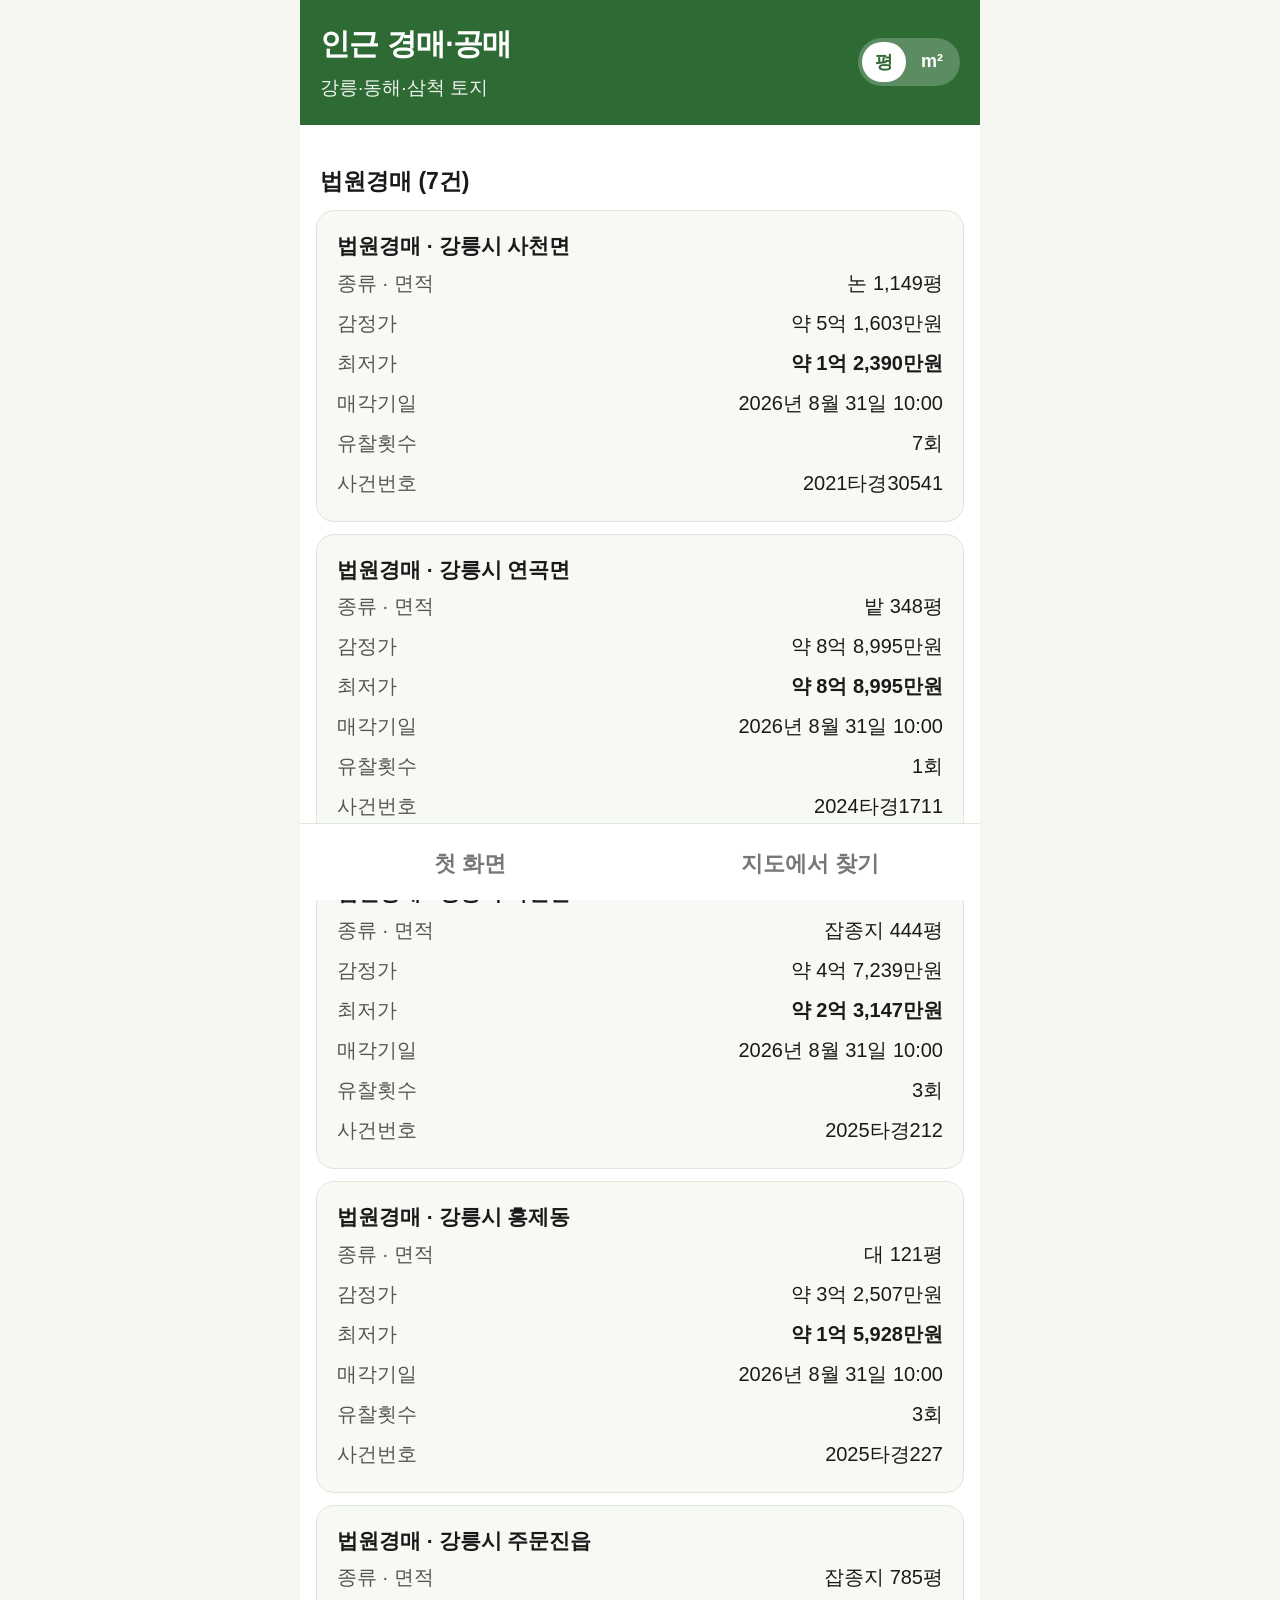
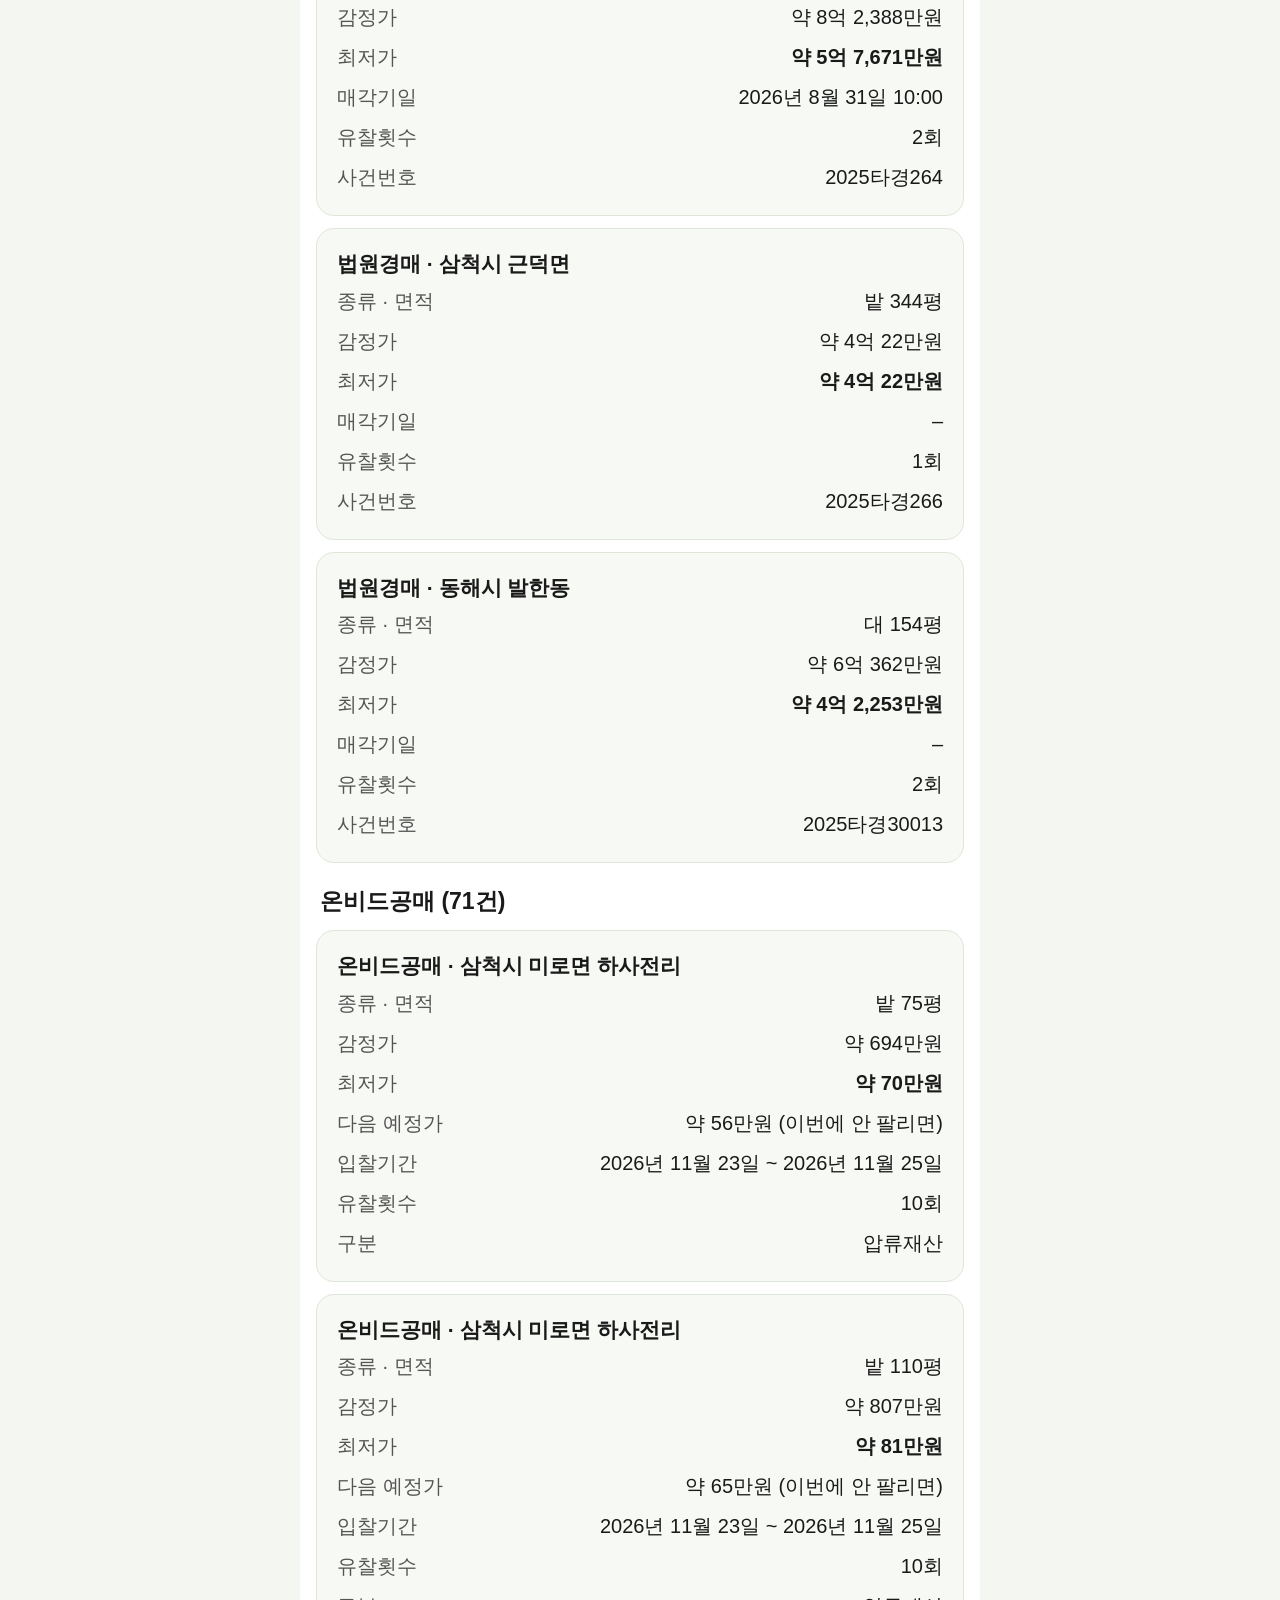
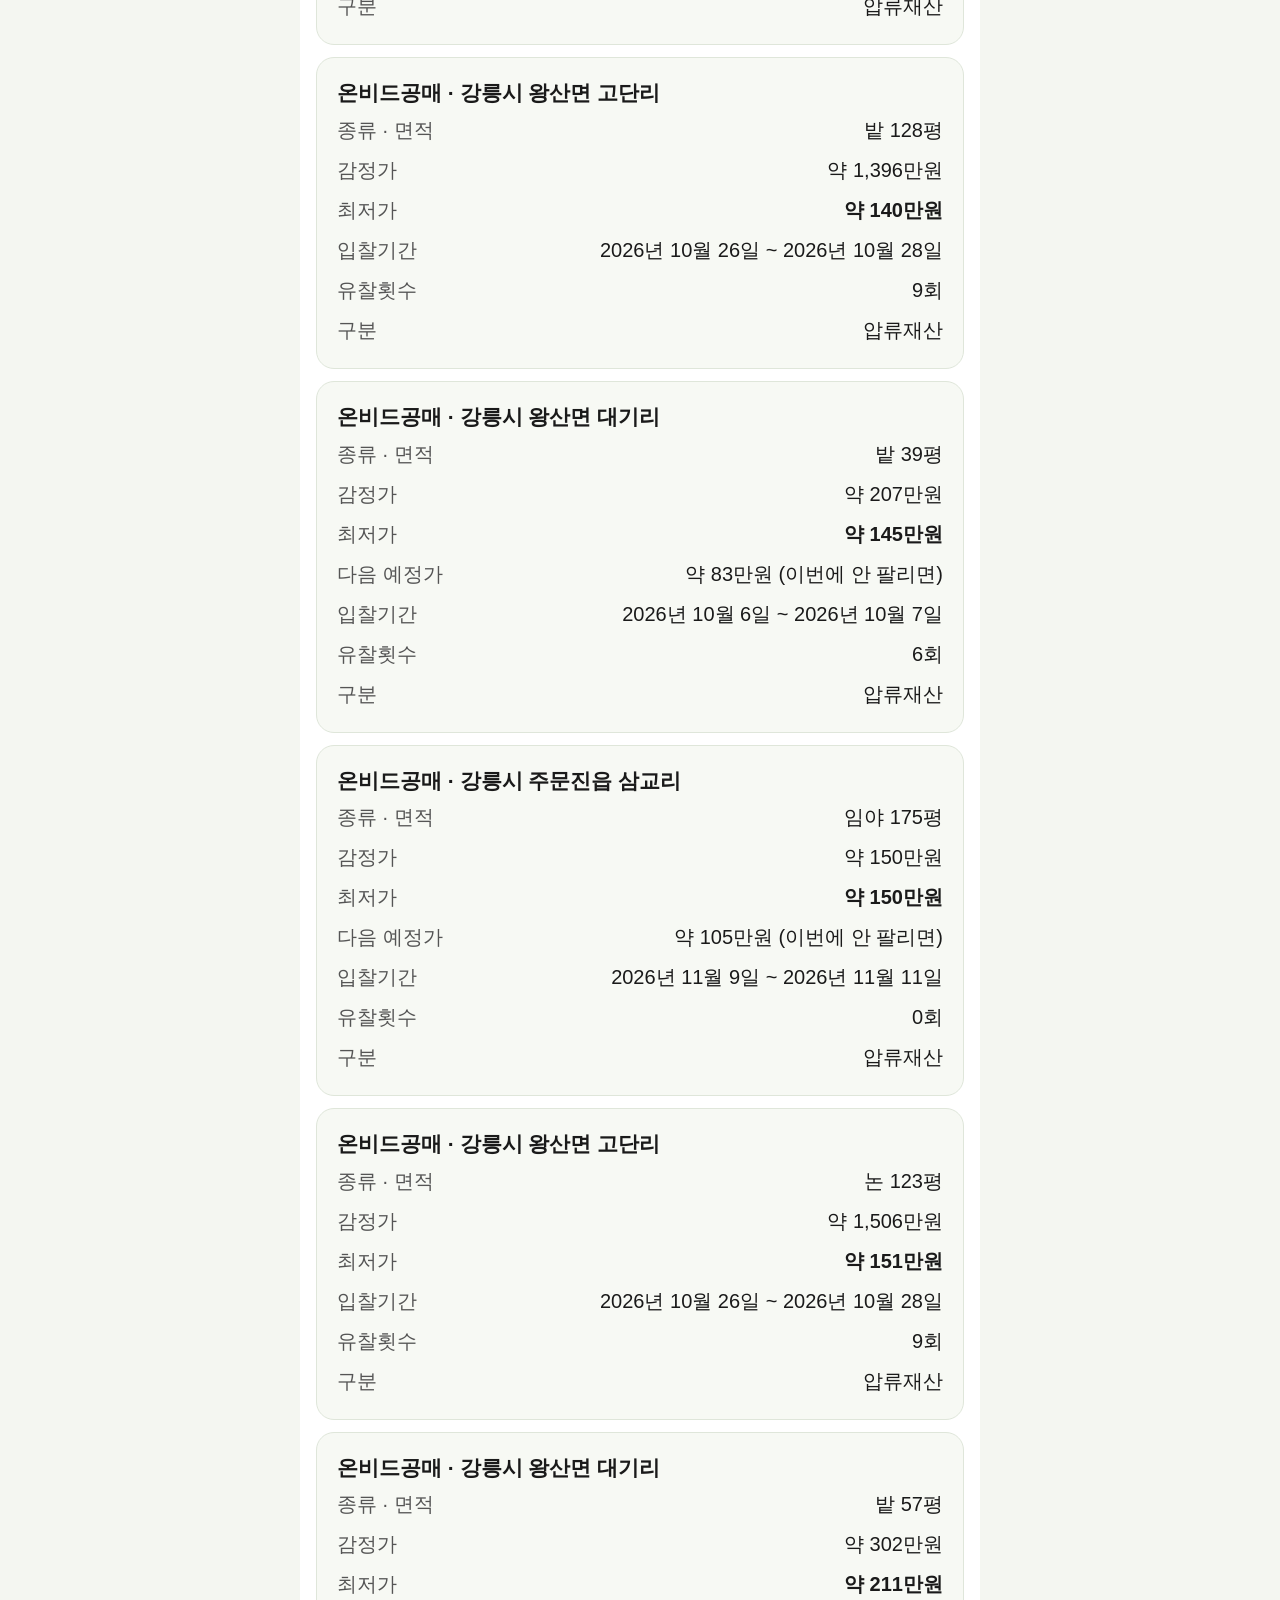
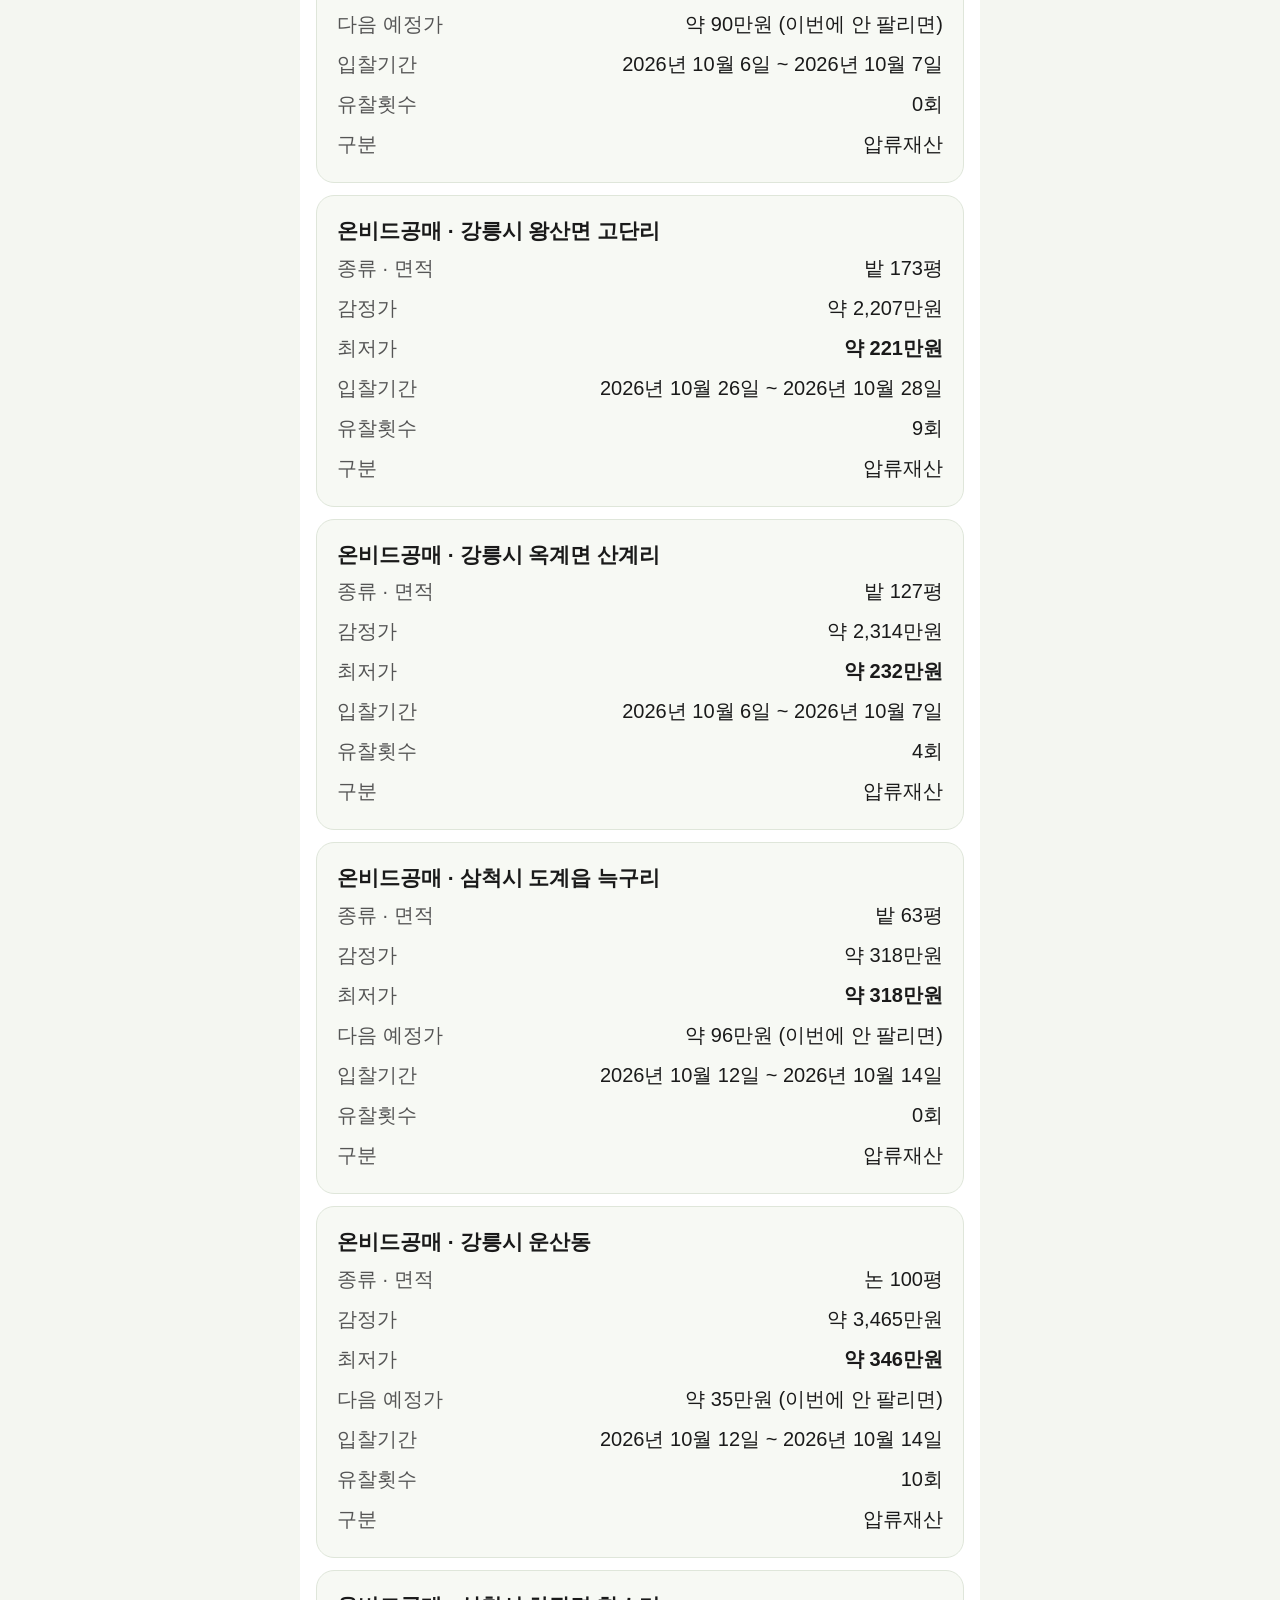
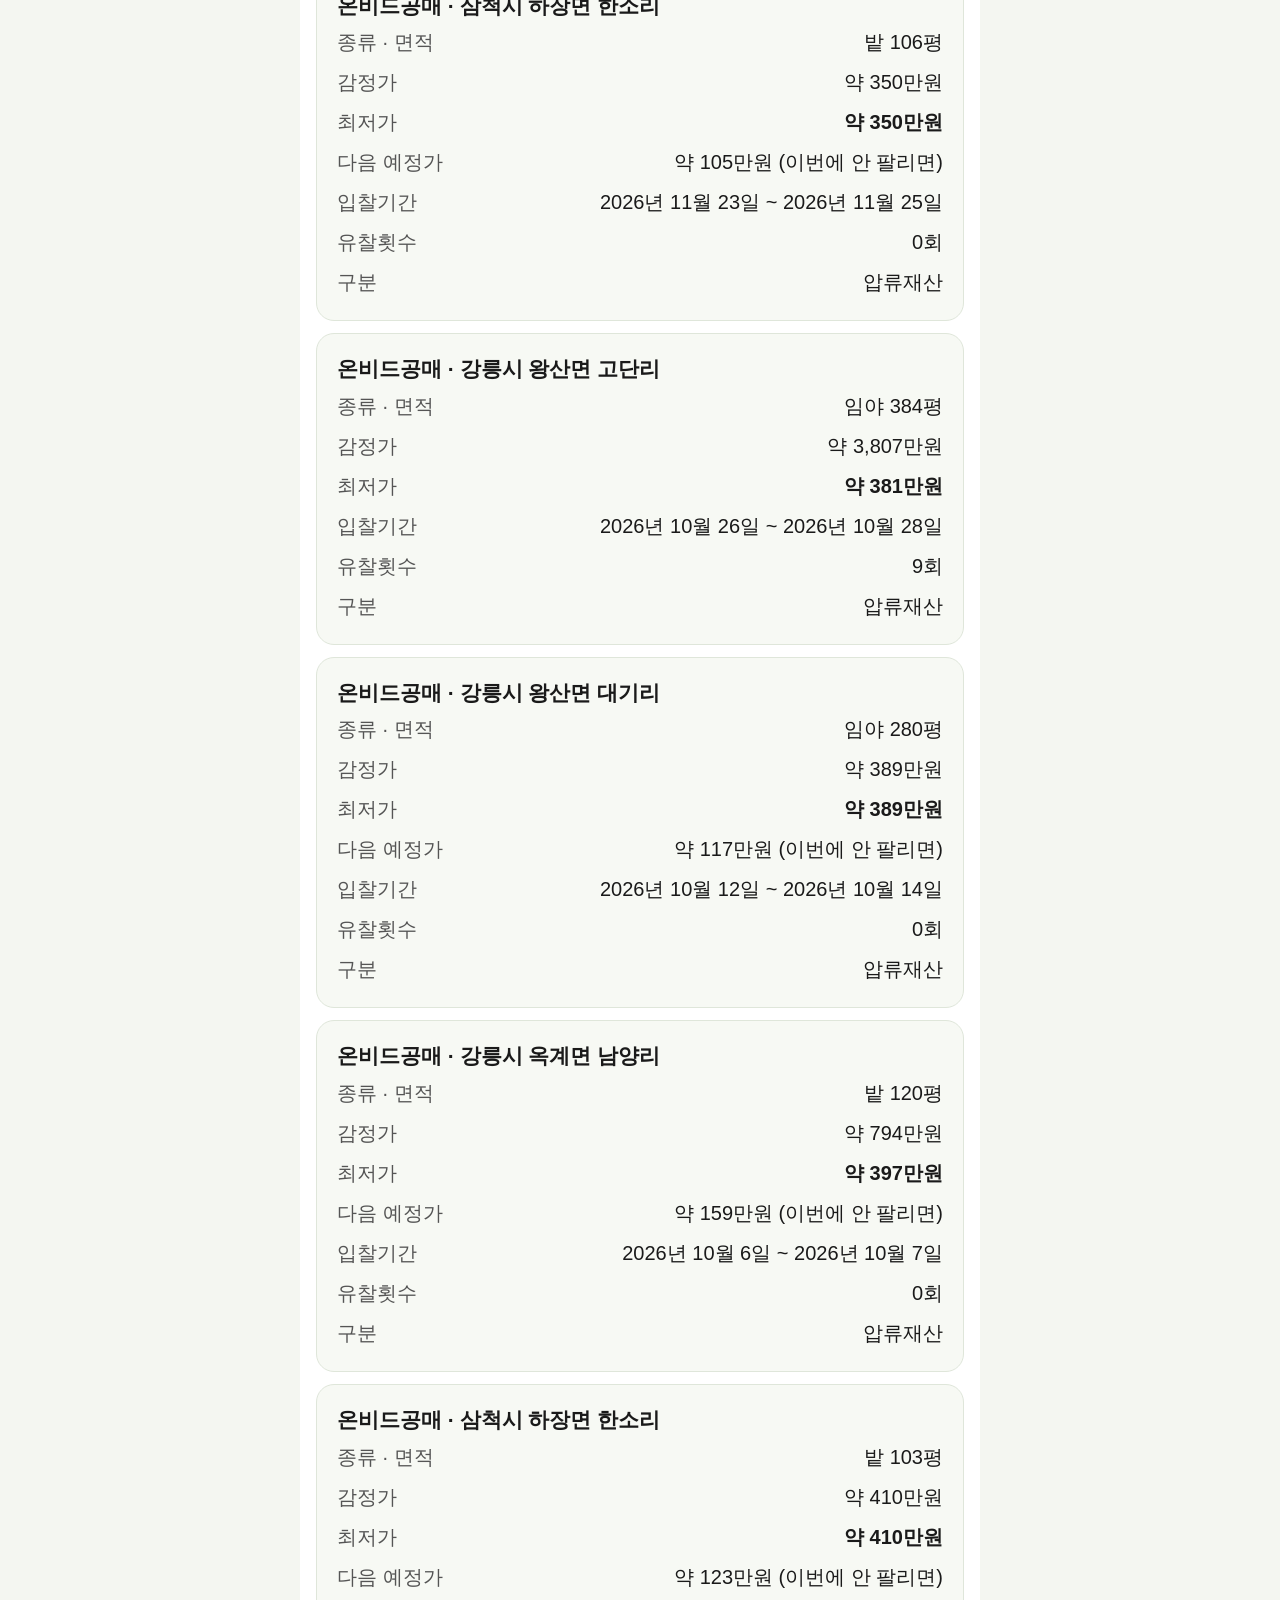
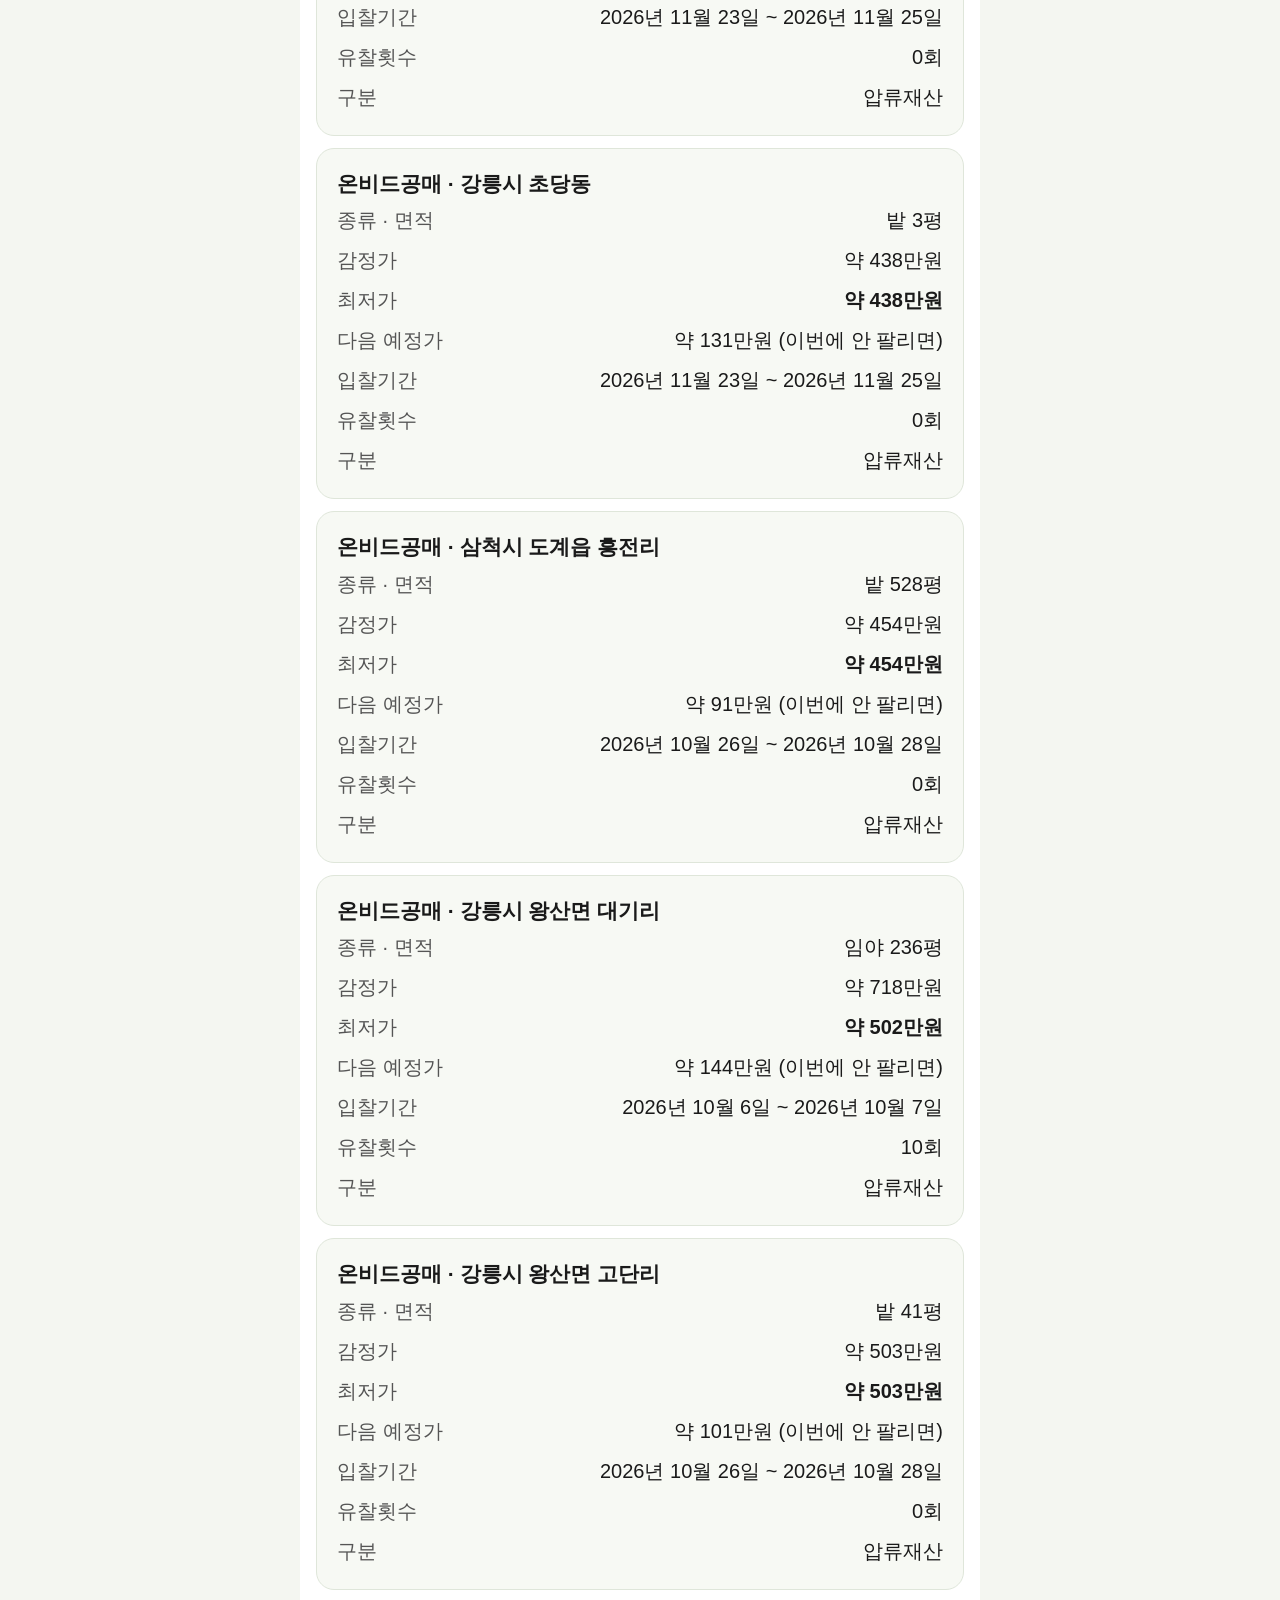
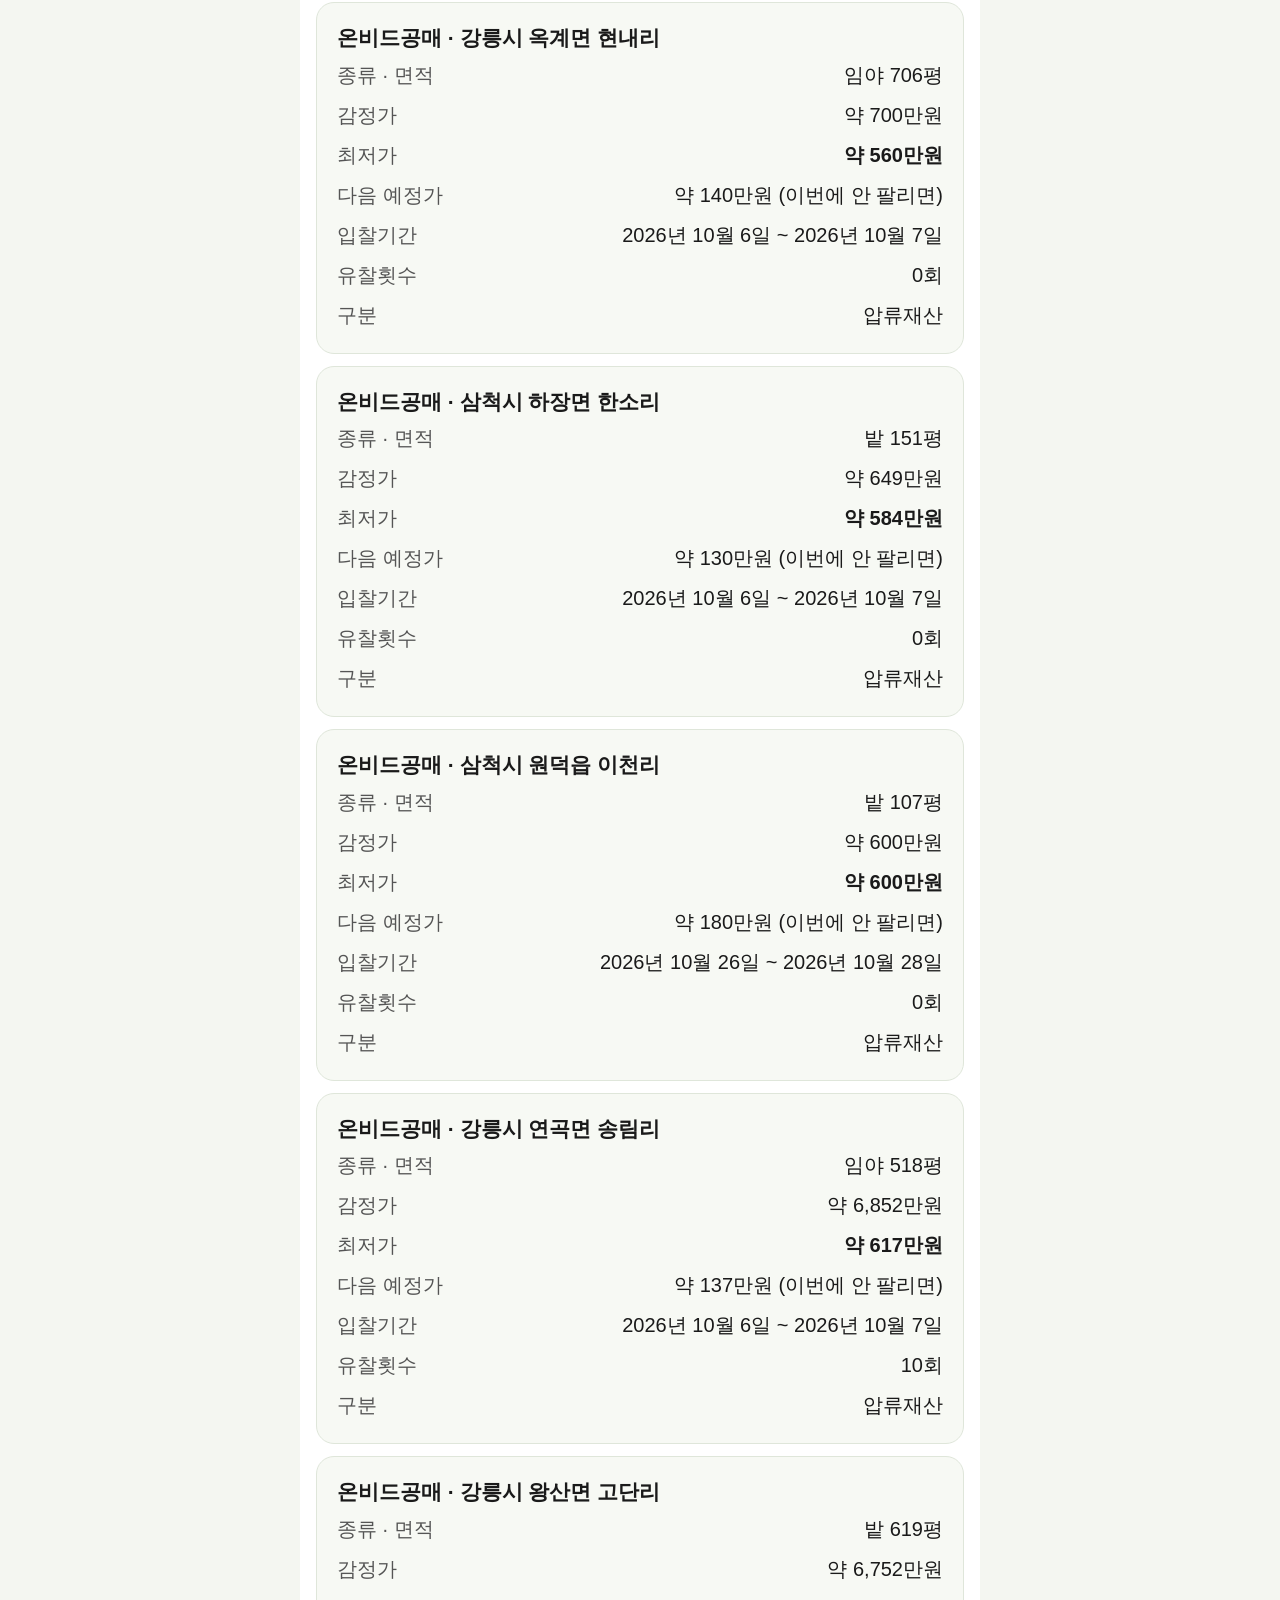
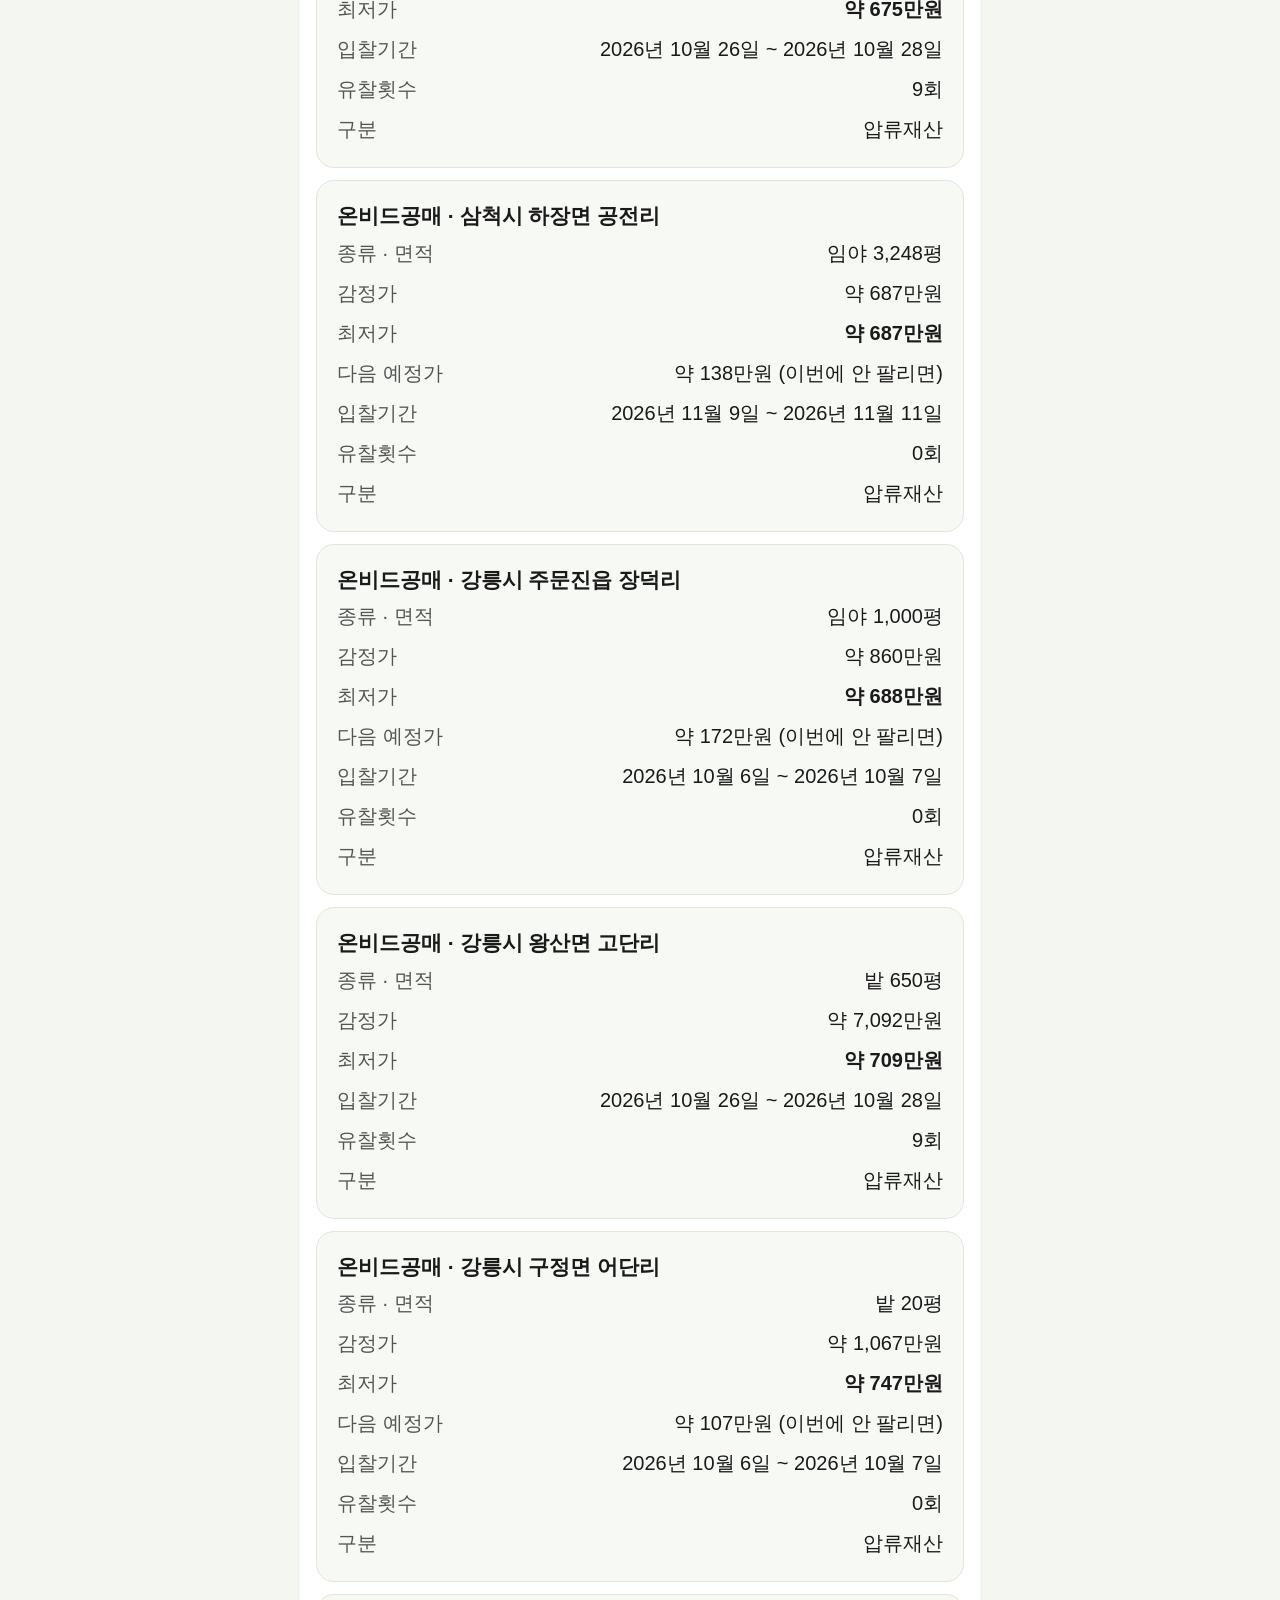
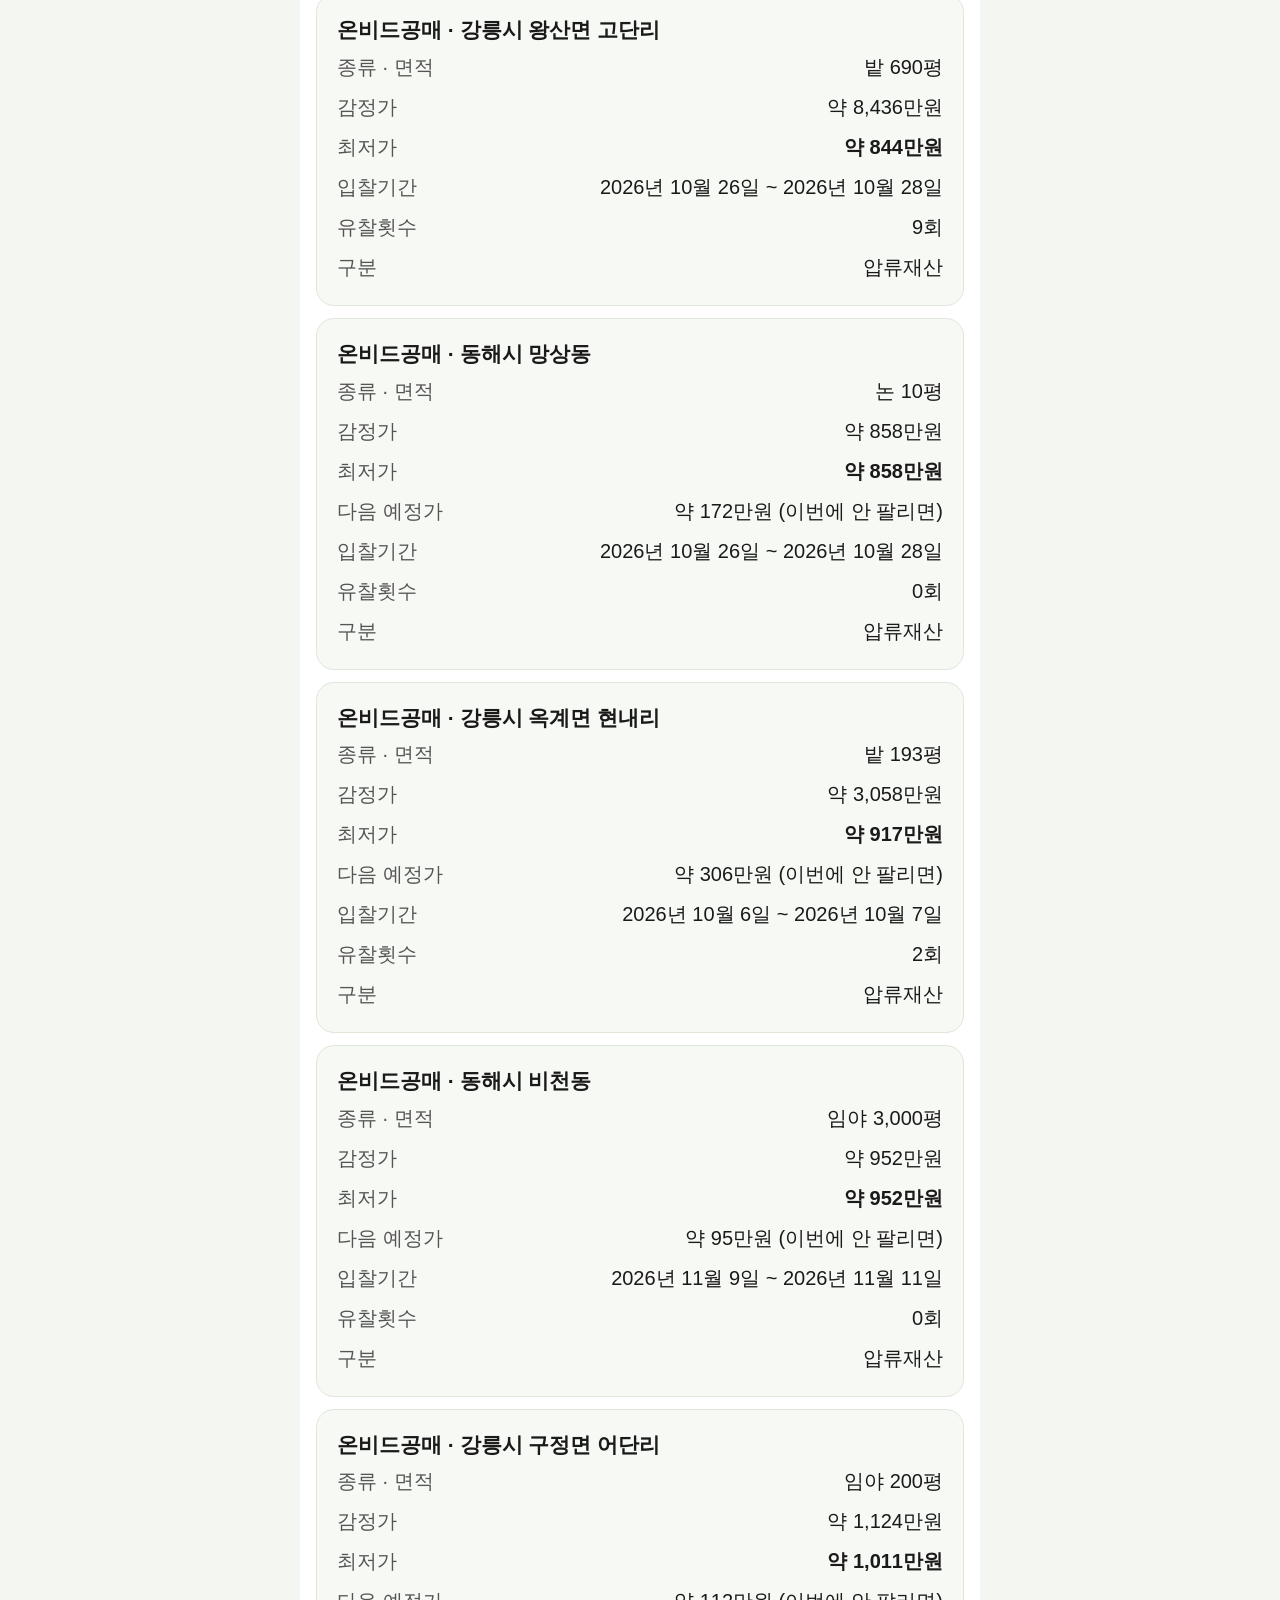
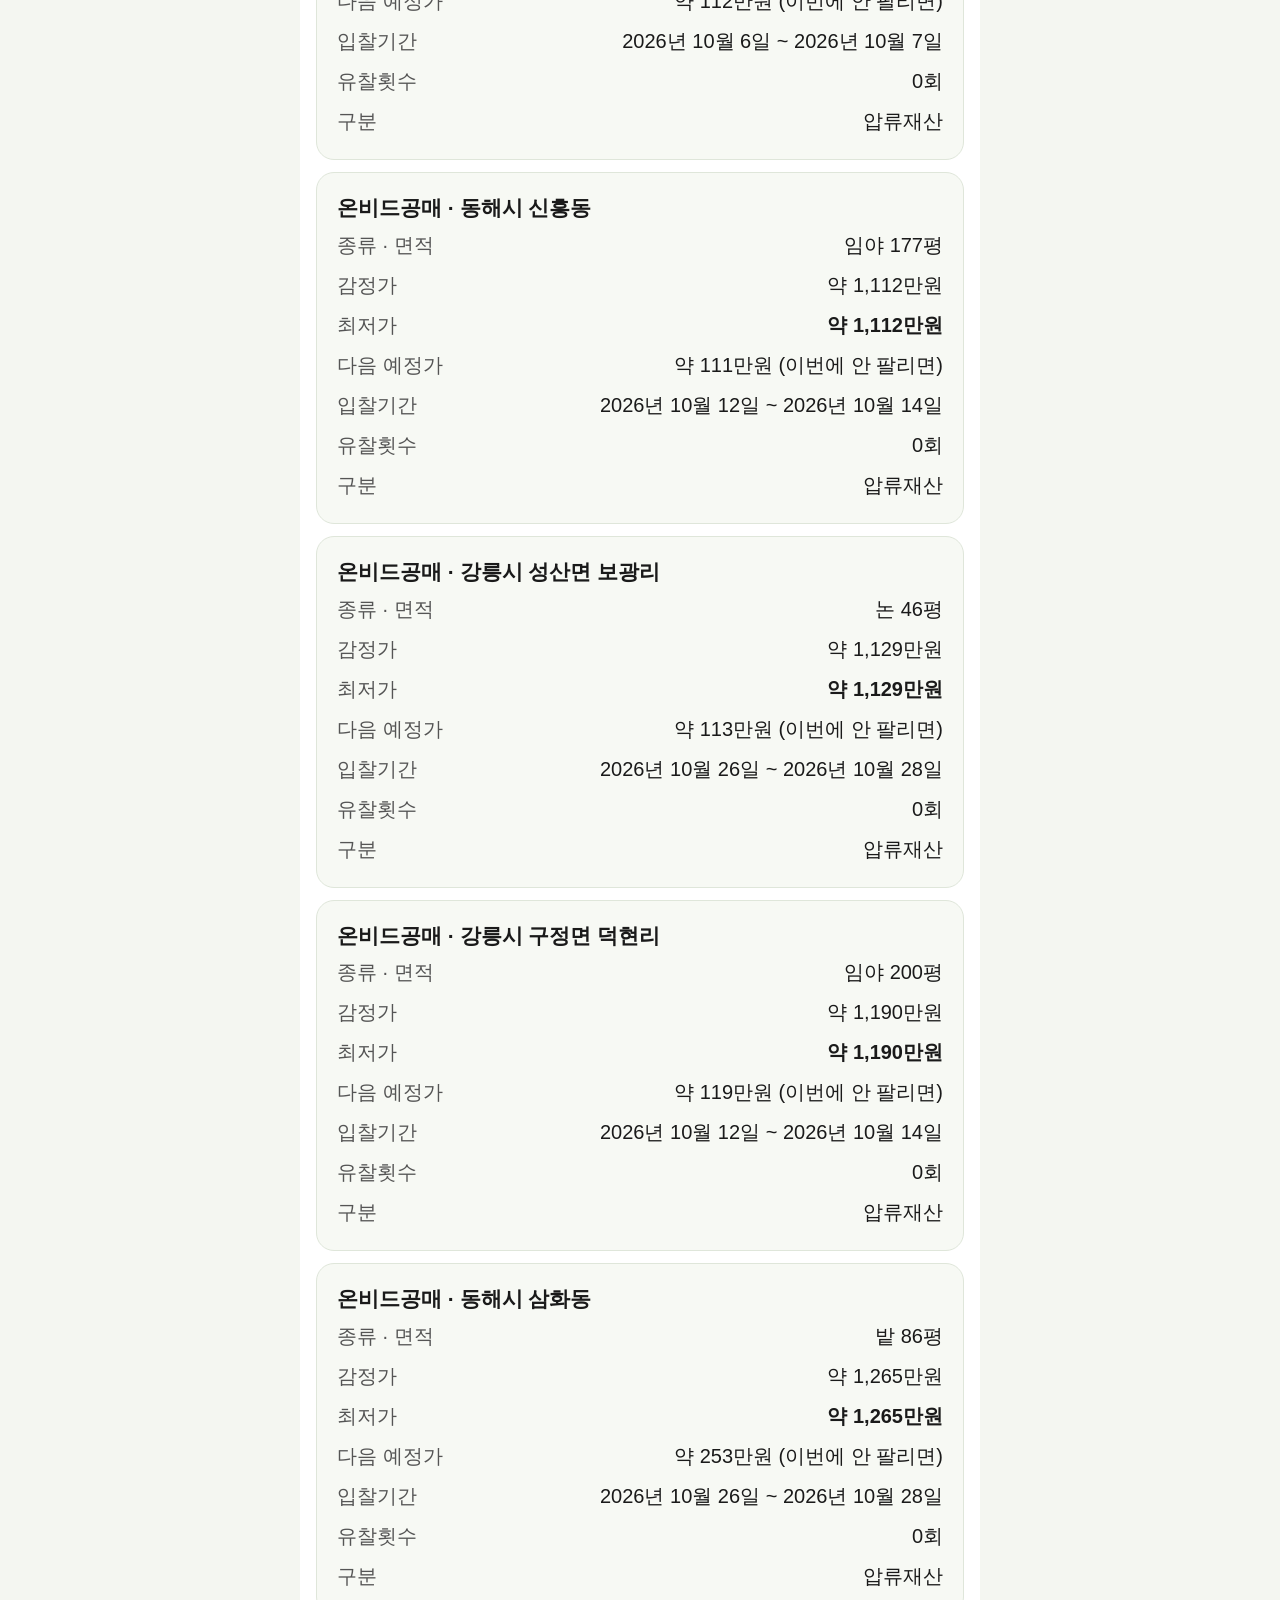
==== commit 8b78721f: "우리 땅 연동: 필지별 취득정보 + 우리집상황 + 페이지별 지역/판단 연동 (auctions.html)" ====
--- a/auctions.html
+++ b/auctions.html
@@ -225,7 +225,7 @@
       sel.appendChild(o);
     });
   }
-  function initLiveSearch() {
+  function initLiveSearch(region) {
     var selSido = document.getElementById("sel-sido");
     var selSgg = document.getElementById("sel-sgg");
     var btn = document.getElementById("btn-live-search");
@@ -237,9 +237,16 @@
       o.value = name; o.textContent = name;
       selSido.appendChild(o);
     });
-    selSido.value = "강원특별자치도";
-    fillSgg("강원특별자치도", selSgg);
-    selSgg.value = "강릉시";
+    // 등록된 땅 지역을 기본값으로
+    var defSido = "강원특별자치도", defSgg = "강릉시";
+    if (region && region.sido && SIDO_SGG[region.sido]) {
+      defSido = region.sido;
+      var sggList = SIDO_SGG[region.sido] || [];
+      defSgg = sggList.indexOf(region.sigungu) >= 0 ? region.sigungu : (sggList[0] || "");
+    }
+    selSido.value = defSido;
+    fillSgg(defSido, selSgg);
+    if (defSgg) selSgg.value = defSgg;
     selSido.addEventListener("change", function () {
       fillSgg(selSido.value, selSgg);
     });
@@ -286,9 +293,27 @@
   document.addEventListener("DOMContentLoaded", function () {
     var el = document.getElementById("auction-content");
     var au = (typeof AUCTIONS !== "undefined") ? AUCTIONS : { court: [], onbid: [] };
-    el.innerHTML = section("법원경매", au.court) + section("온비드공매", au.onbid);
+    var F = window.FarmlandApp || {};
+    var region = F.mainRegion ? F.mainRegion() : null;
+    var sigungu = region && region.sigungu ? region.sigungu : "";
+    var sub = document.querySelector(".header-sub");
+    if (sigungu) {
+      // 등록된 땅의 시군구 기준 필터
+      var court = au.court.filter(function (a) { return (a.addrShort || "").indexOf(sigungu) === 0; });
+      var onbid = au.onbid.filter(function (a) { return (a.addrShort || "").indexOf(sigungu) === 0; });
+      if (sub) sub.textContent = sigungu + " 토지";
+      if (!court.length && !onbid.length) {
+        el.innerHTML = '<div class="trade-group"><div class="trade-month">우리 땅 근처</div>'
+          + "<p class='muted'>" + sigungu + "의 경매·공매 자료는 아직 준비 중이에요. "
+          + "아래에서 직접 검색해보세요.</p></div>";
+      } else {
+        el.innerHTML = section("법원경매", court) + section("온비드공매", onbid);
+      }
+    } else {
+      el.innerHTML = section("법원경매", au.court) + section("온비드공매", au.onbid);
+    }
     if (window.FarmlandApp) window.FarmlandApp.renderAreas();
-    initLiveSearch();
+    initLiveSearch(region);
   });
 })();
 </script>
--- a/css/style.css
+++ b/css/style.css
@@ -16,17 +16,10 @@
 .header-top { display: flex; align-items: center; justify-content: space-between; gap: 0.6rem; }
 .header-title { font-size: 1.5rem; font-weight: 800; letter-spacing: -0.02em; margin: 0; }
 .header-sub { font-size: 0.95rem; opacity: 0.92; margin: 0.25rem 0 0; }
-/* 면적 단위 토글 — 크게, 눈에 잘 띄게 */
-.unit-toggle {
-  display: block; width: 100%;
-  margin-top: 0.9rem; padding: 0.8rem 1rem;
-  min-height: 3rem;
-  font-size: 1.15rem; font-weight: 800;
-  color: #2e6b34; background: #fff;
-  border: none; border-radius: 0.9rem;
-  cursor: pointer;
-}
-.unit-toggle:active { background: #e8f3e9; }
+/* 면적 단위 토글 — 헤더 오른쪽 작은 세그먼트 */
+.unit-seg { display: flex; background: rgba(255,255,255,.22); border-radius: 999px; padding: 0.2rem; gap: 0.1rem; flex-shrink: 0; }
+.unit-seg button { border: none; background: transparent; color: #fff; font-size: 0.9rem; font-weight: 800; padding: 0.3rem 0.65rem; border-radius: 999px; cursor: pointer; min-height: 2rem; }
+.unit-seg button.on { background: #fff; color: #2e6b34; }
 
 /* 본문 */
 .content { flex: 1; padding: 0.9rem 0.8rem 1rem; display: flex; flex-direction: column; gap: 0.8rem; }
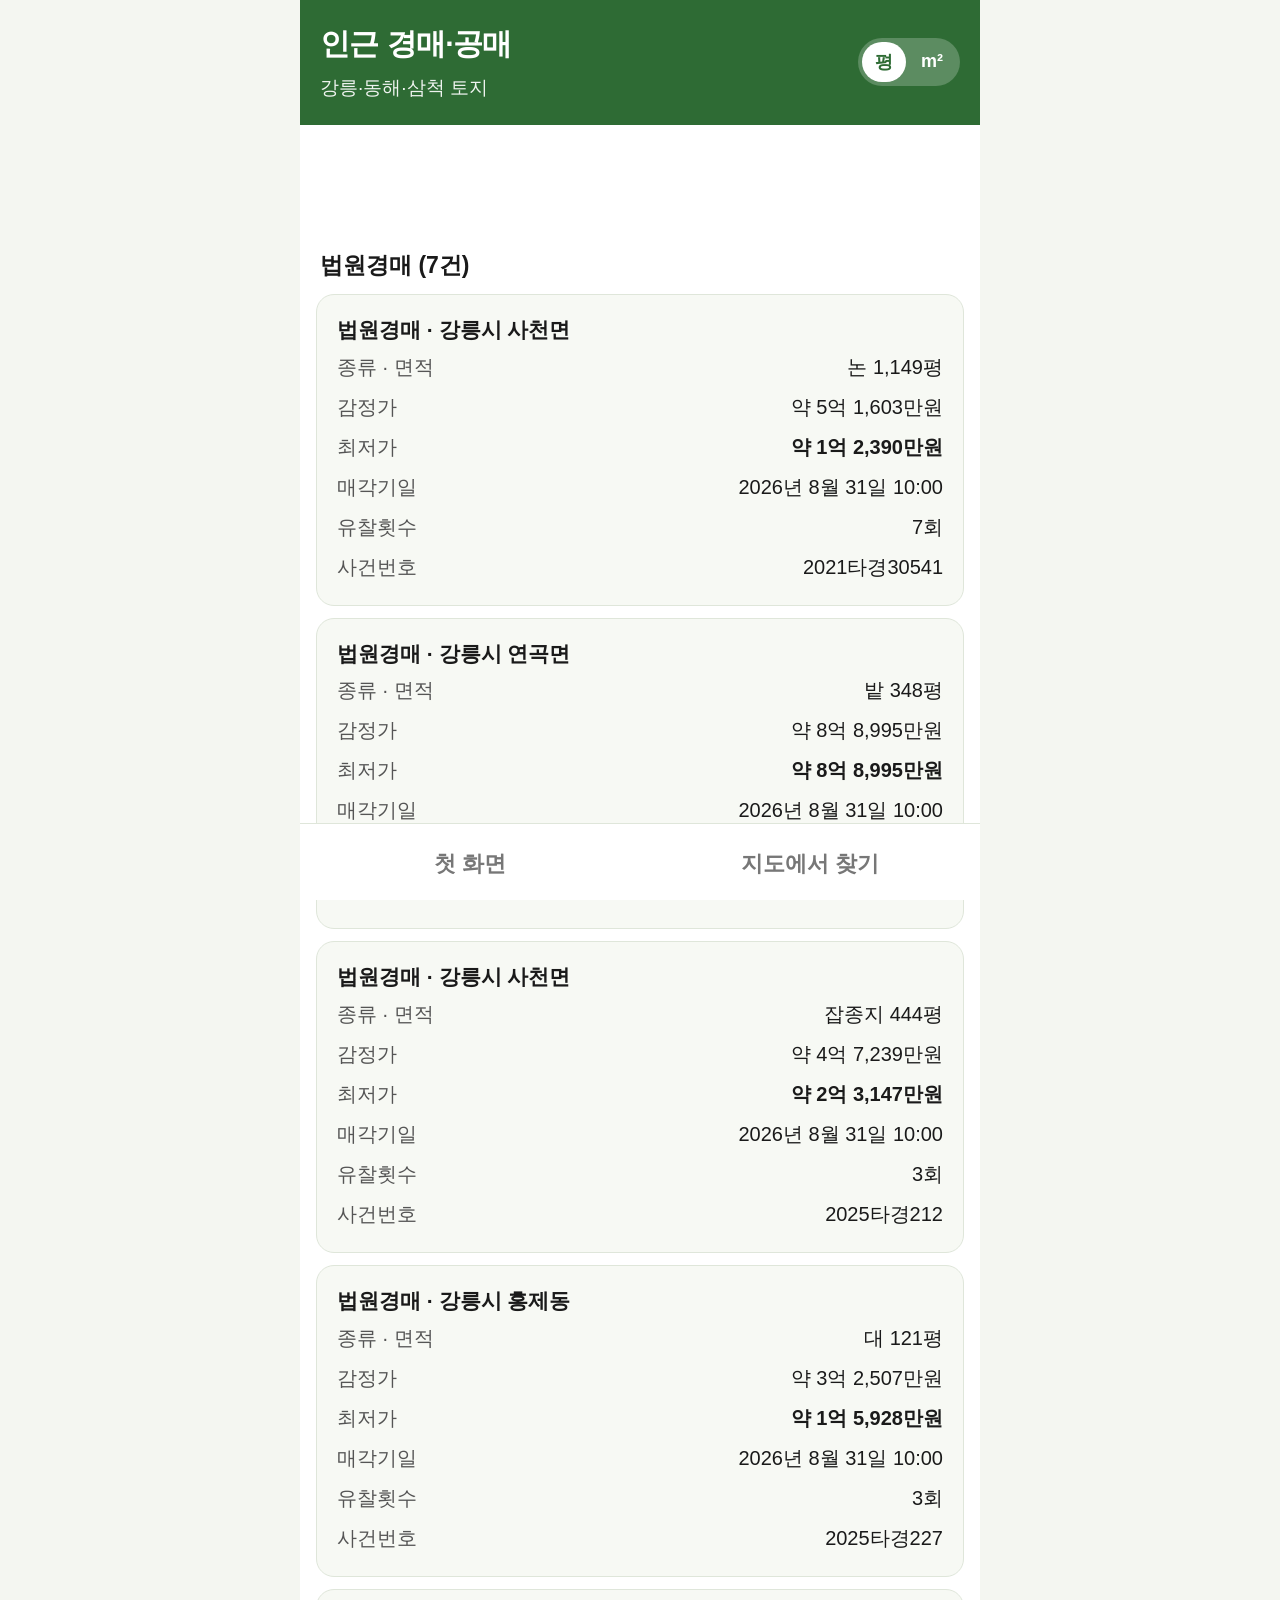
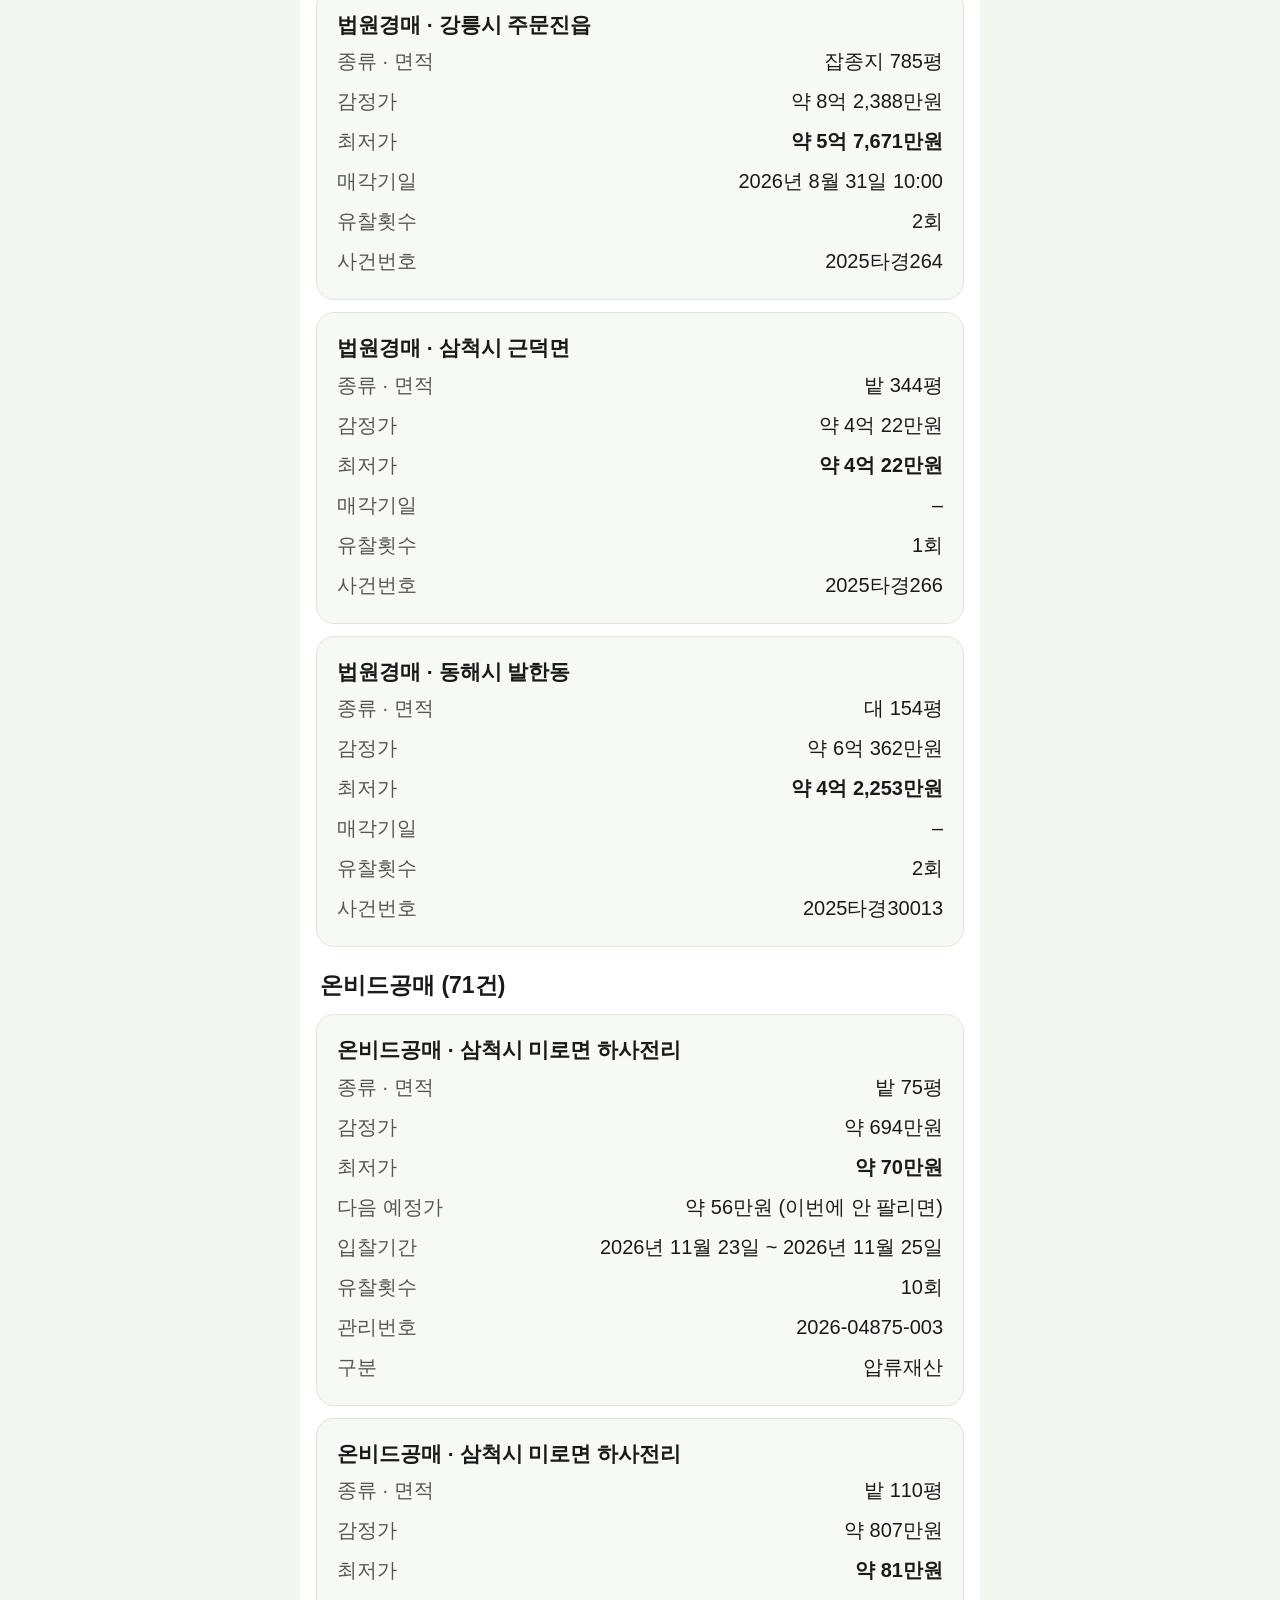
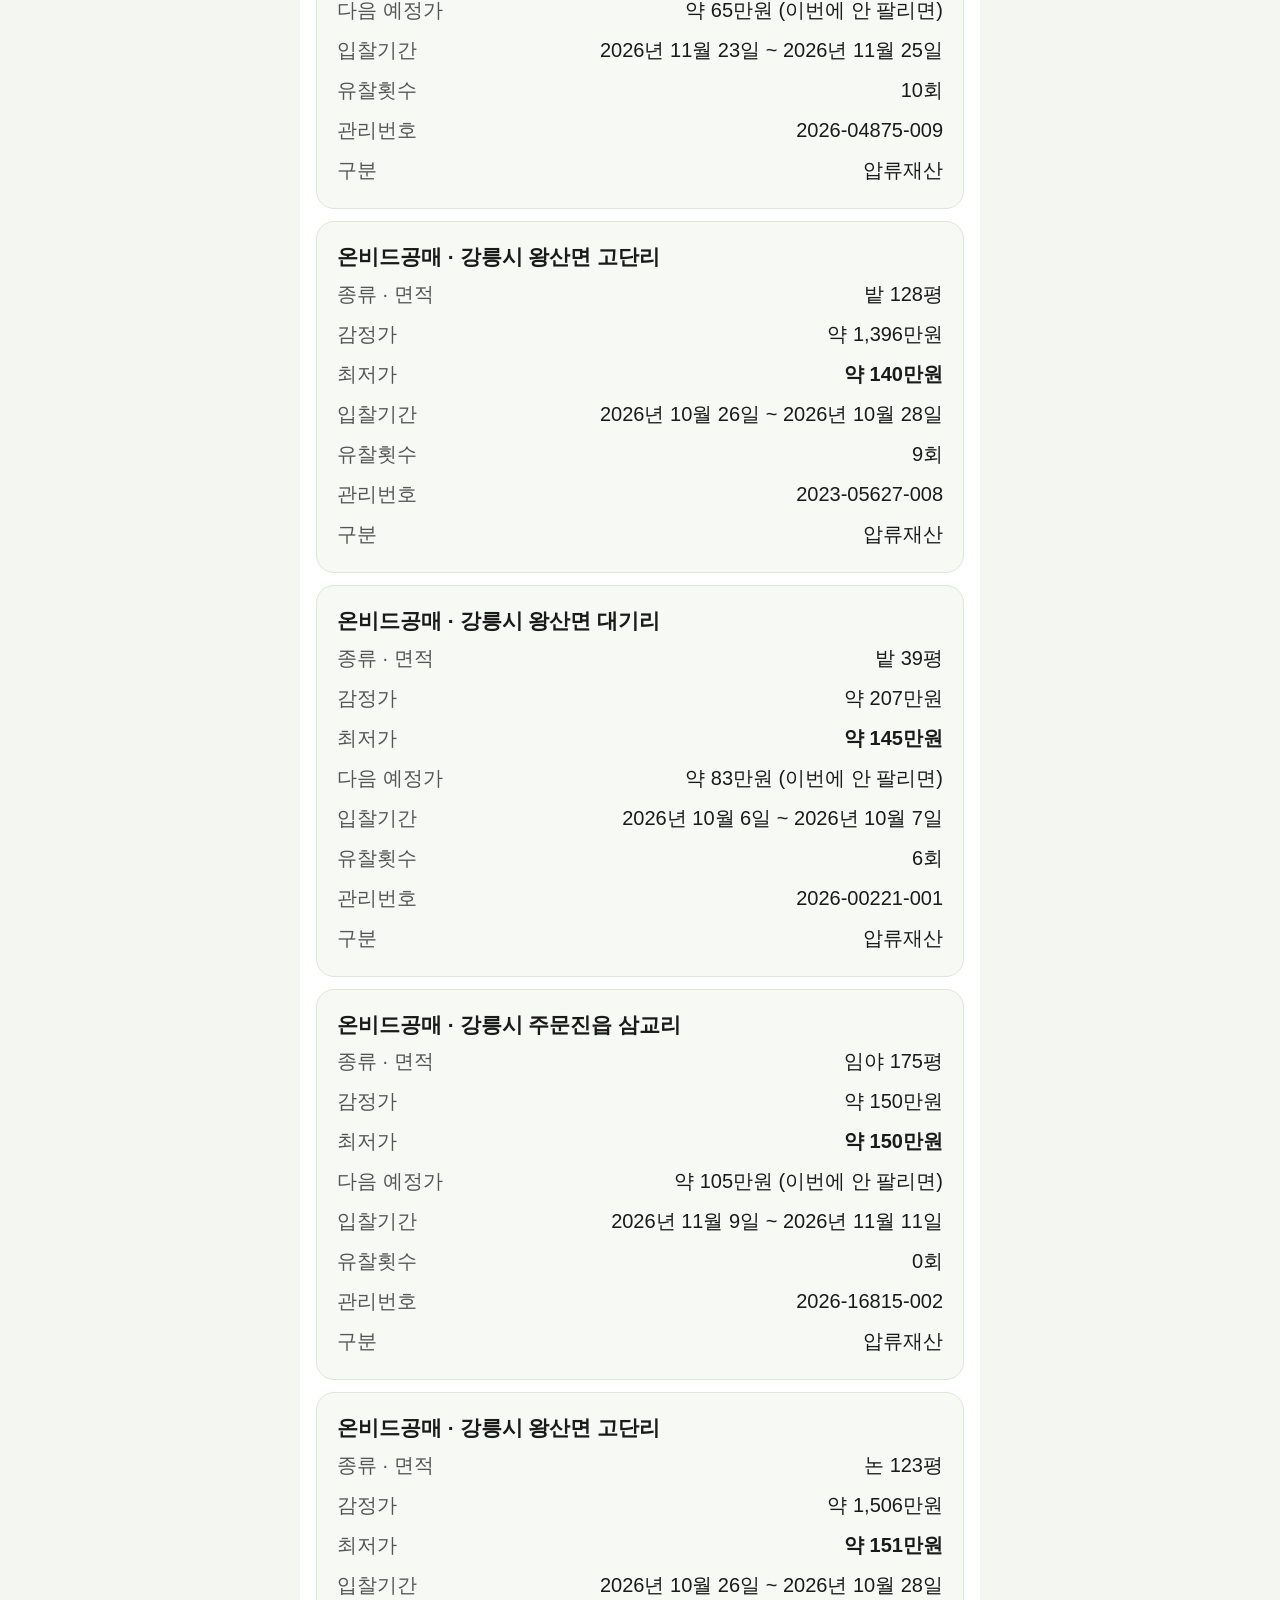
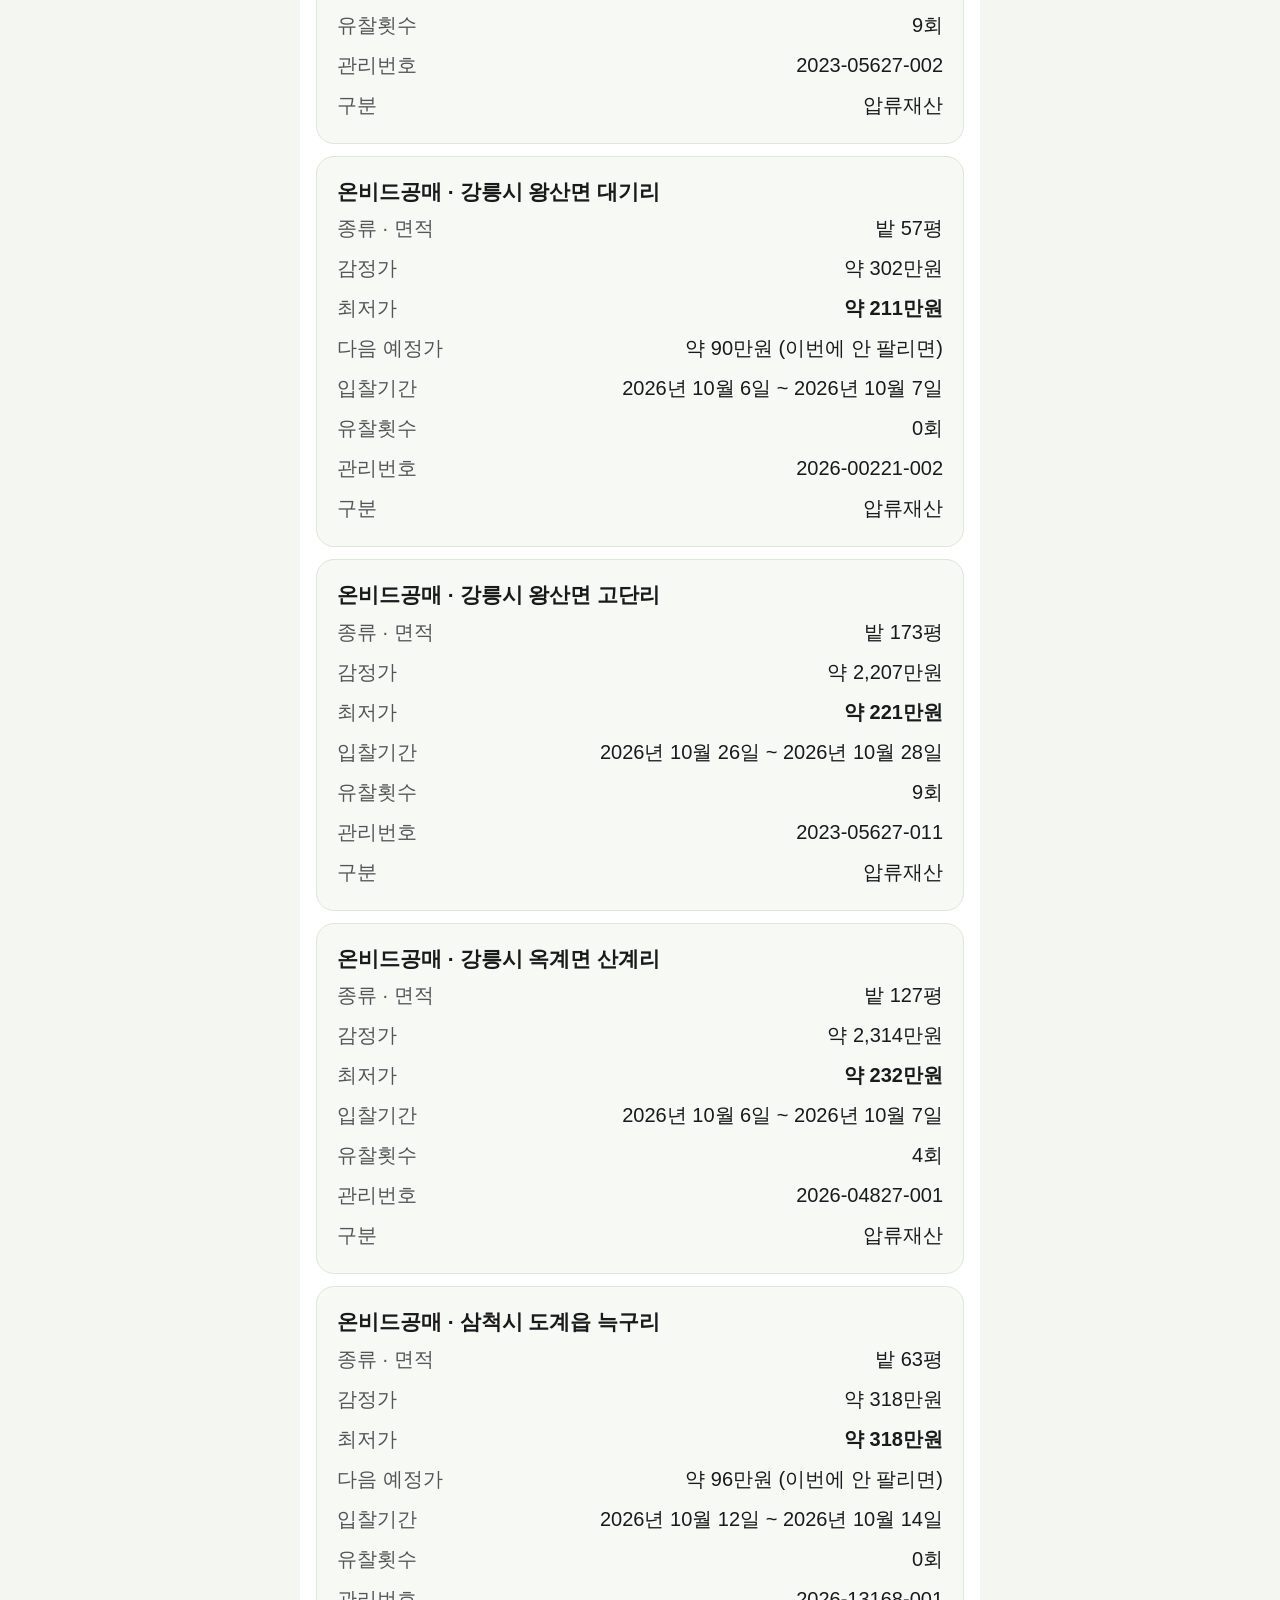
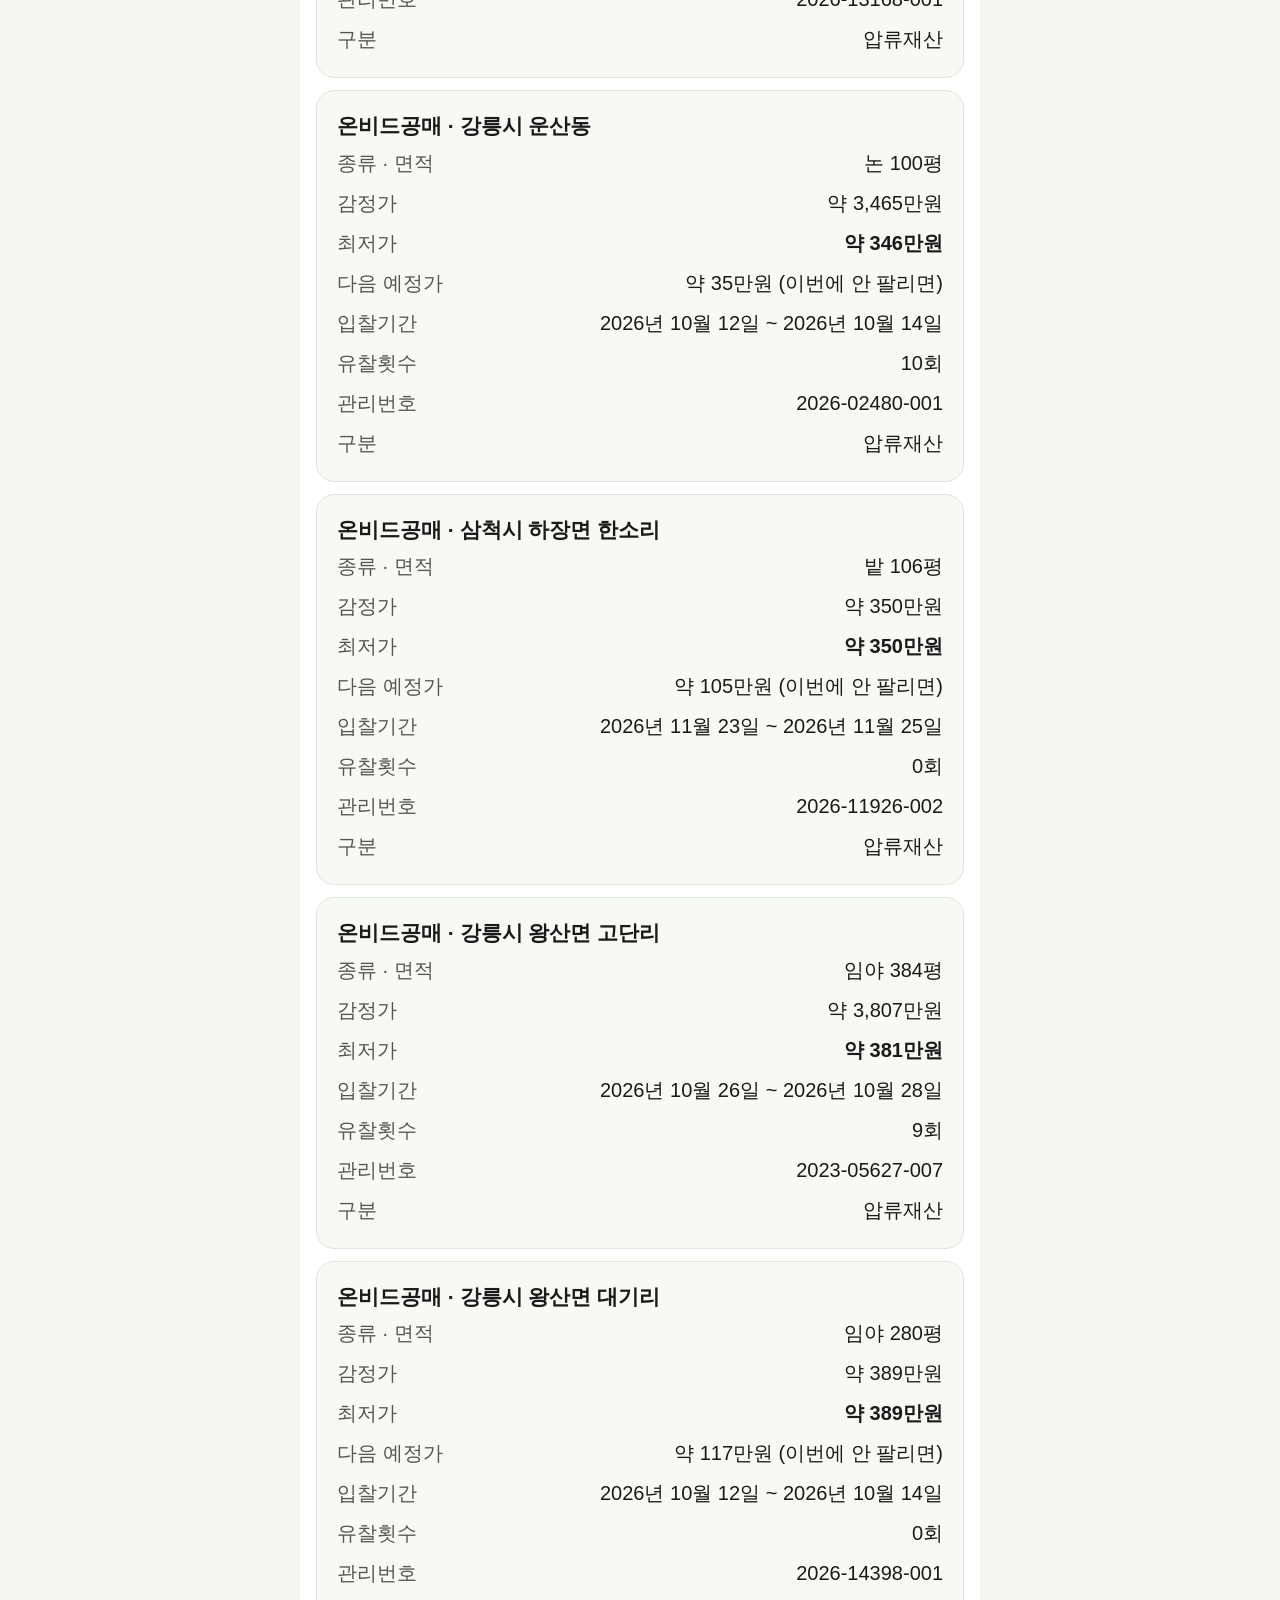
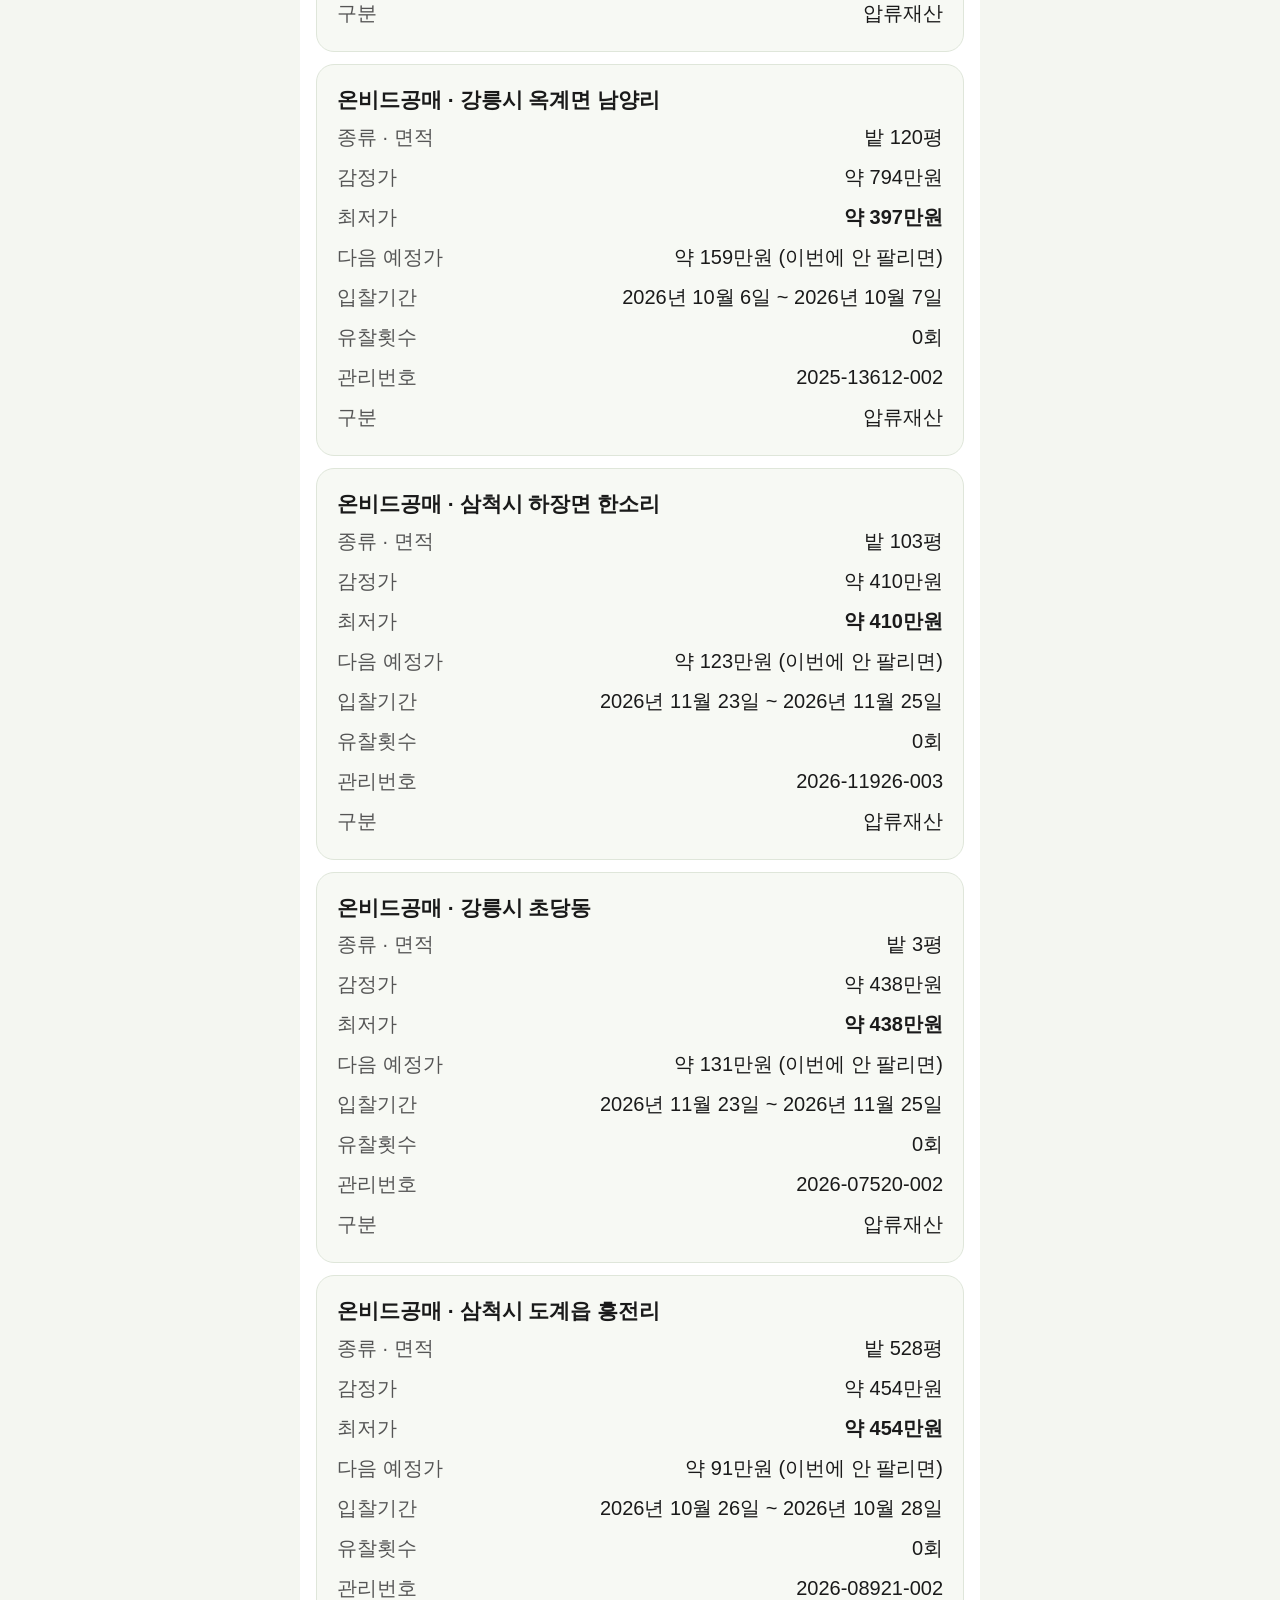
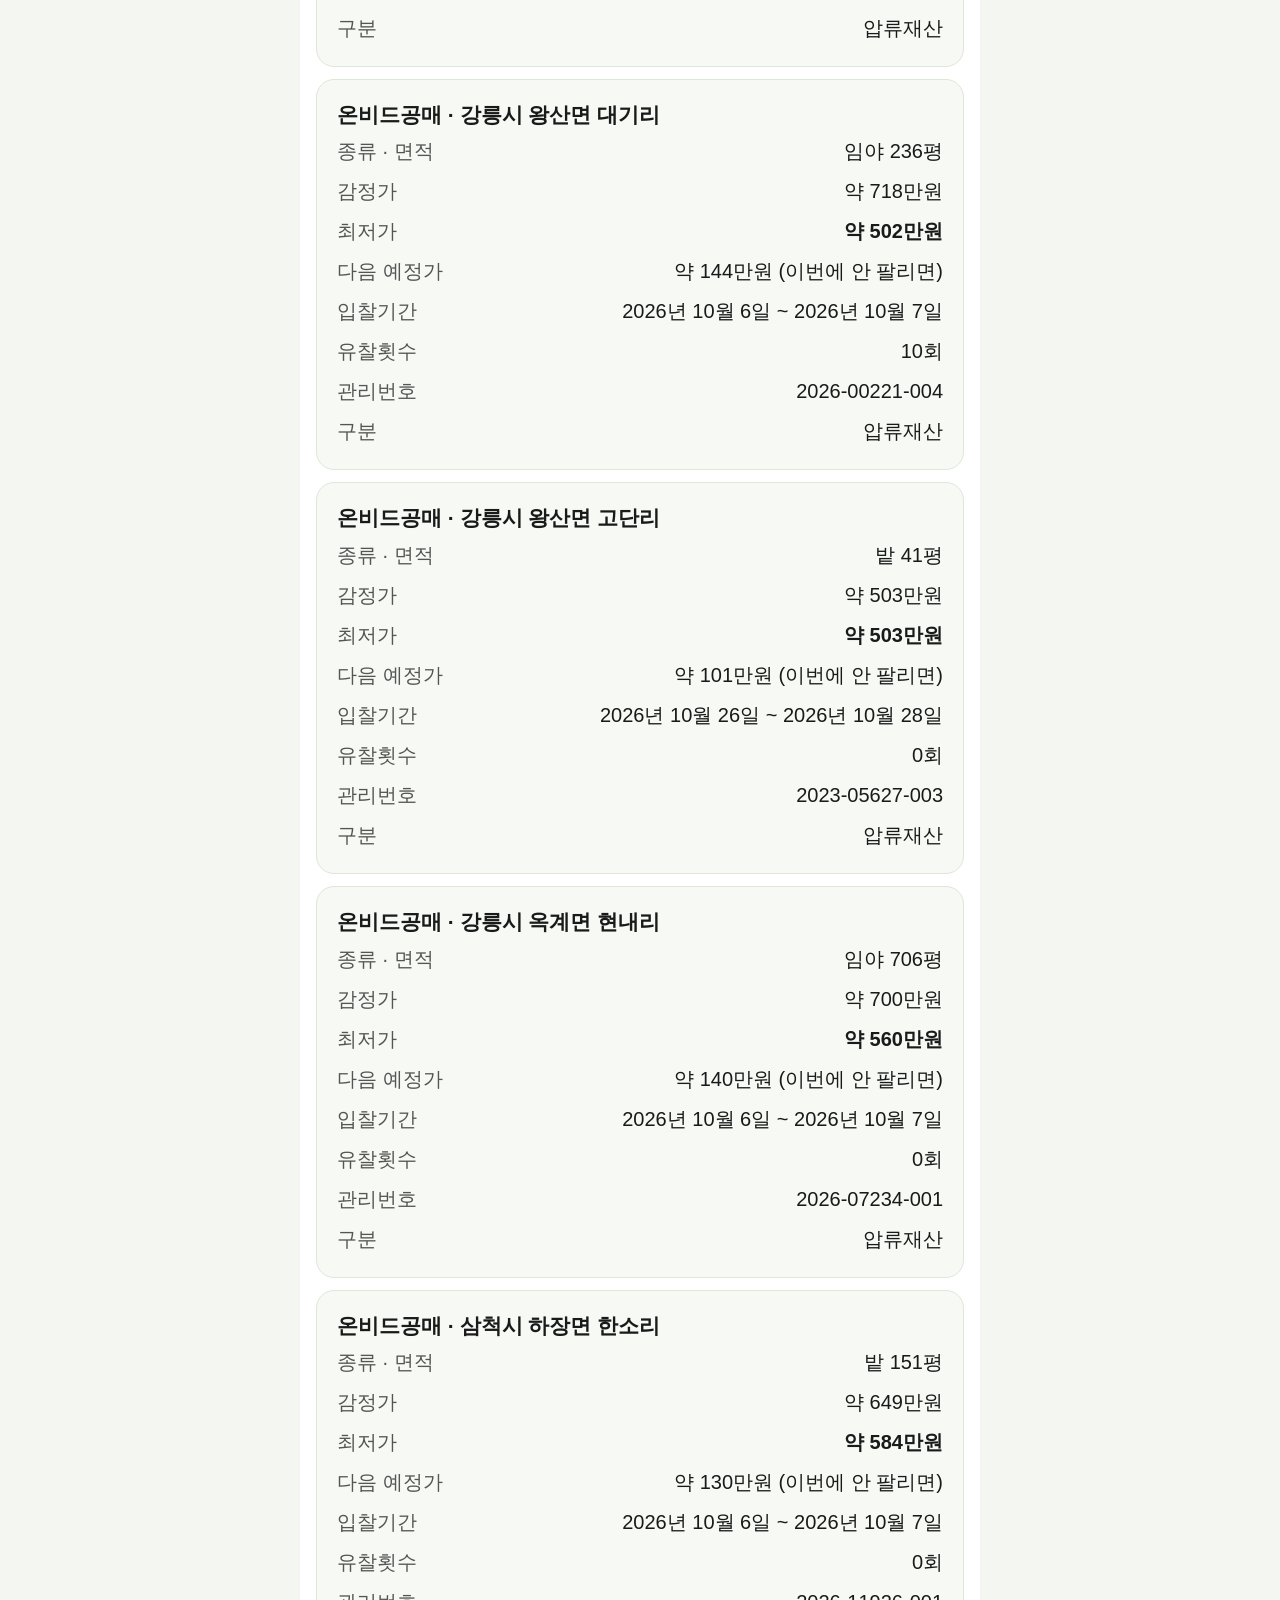
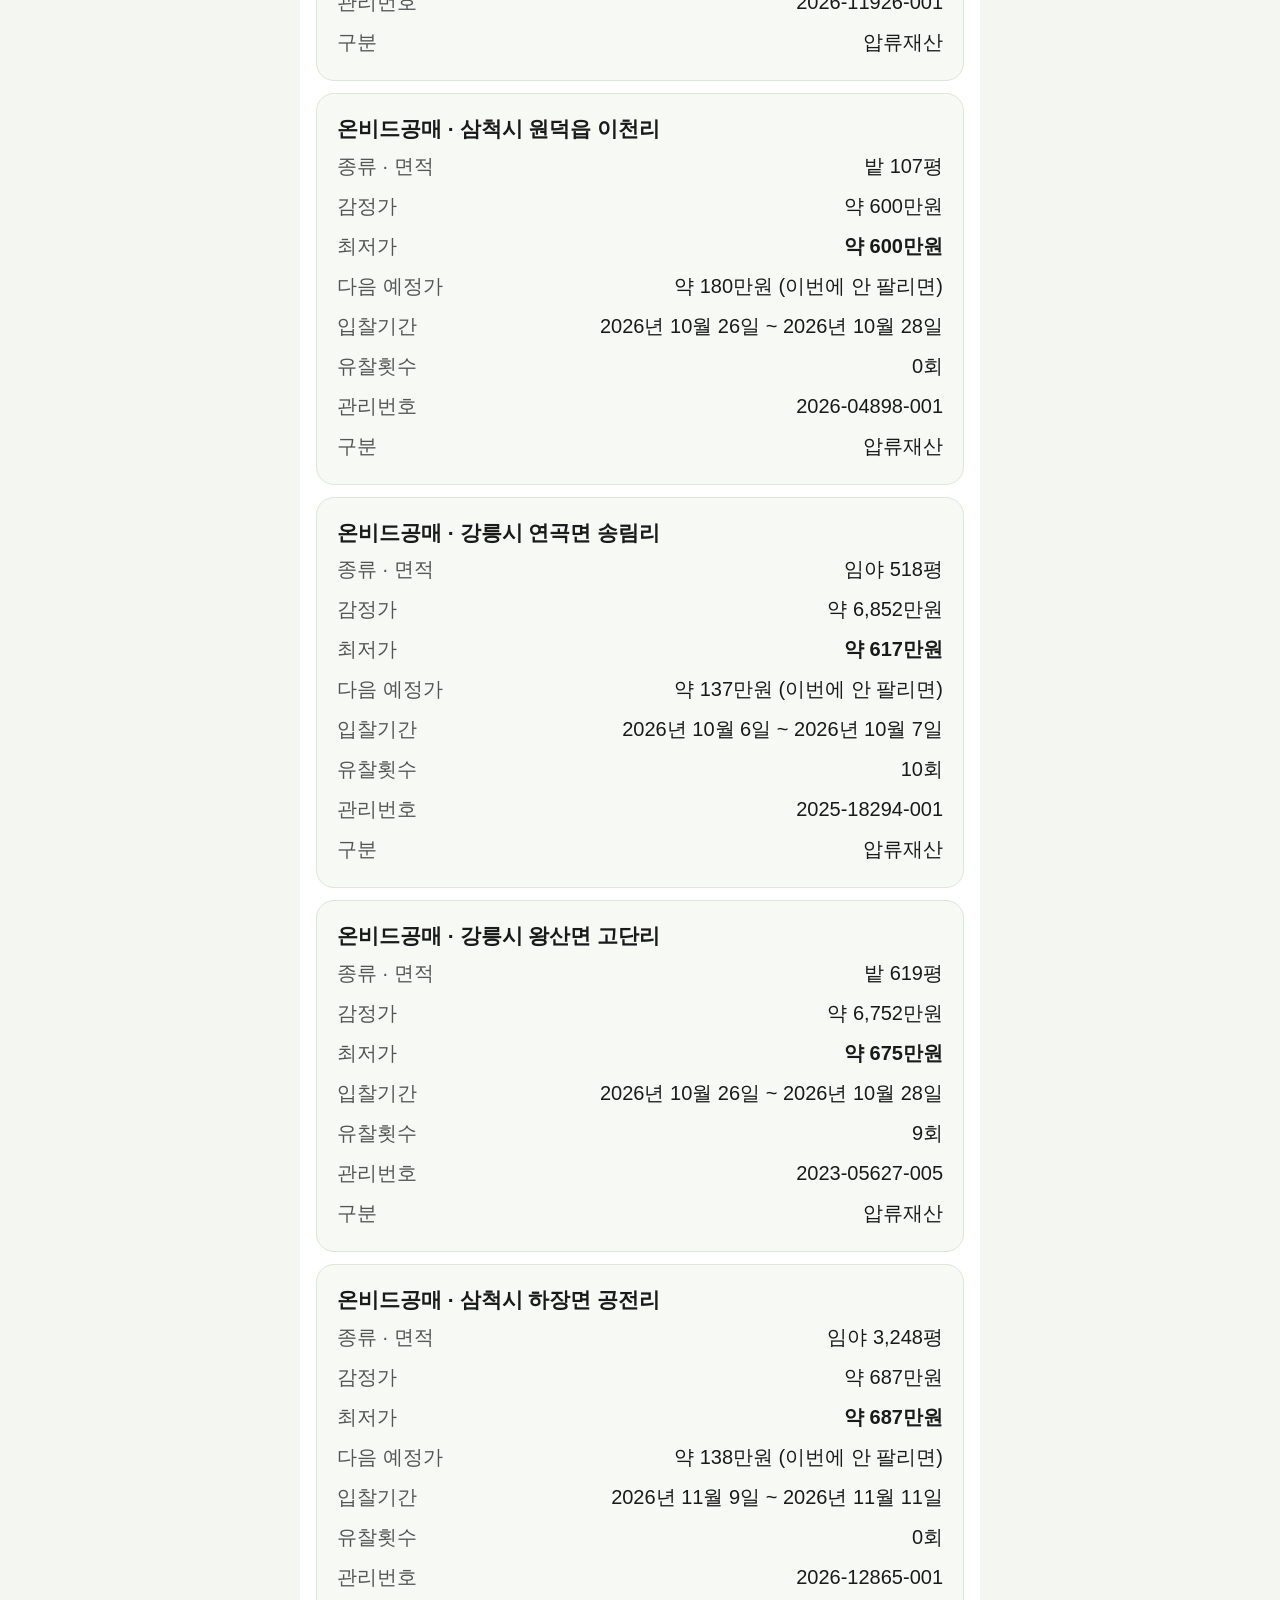
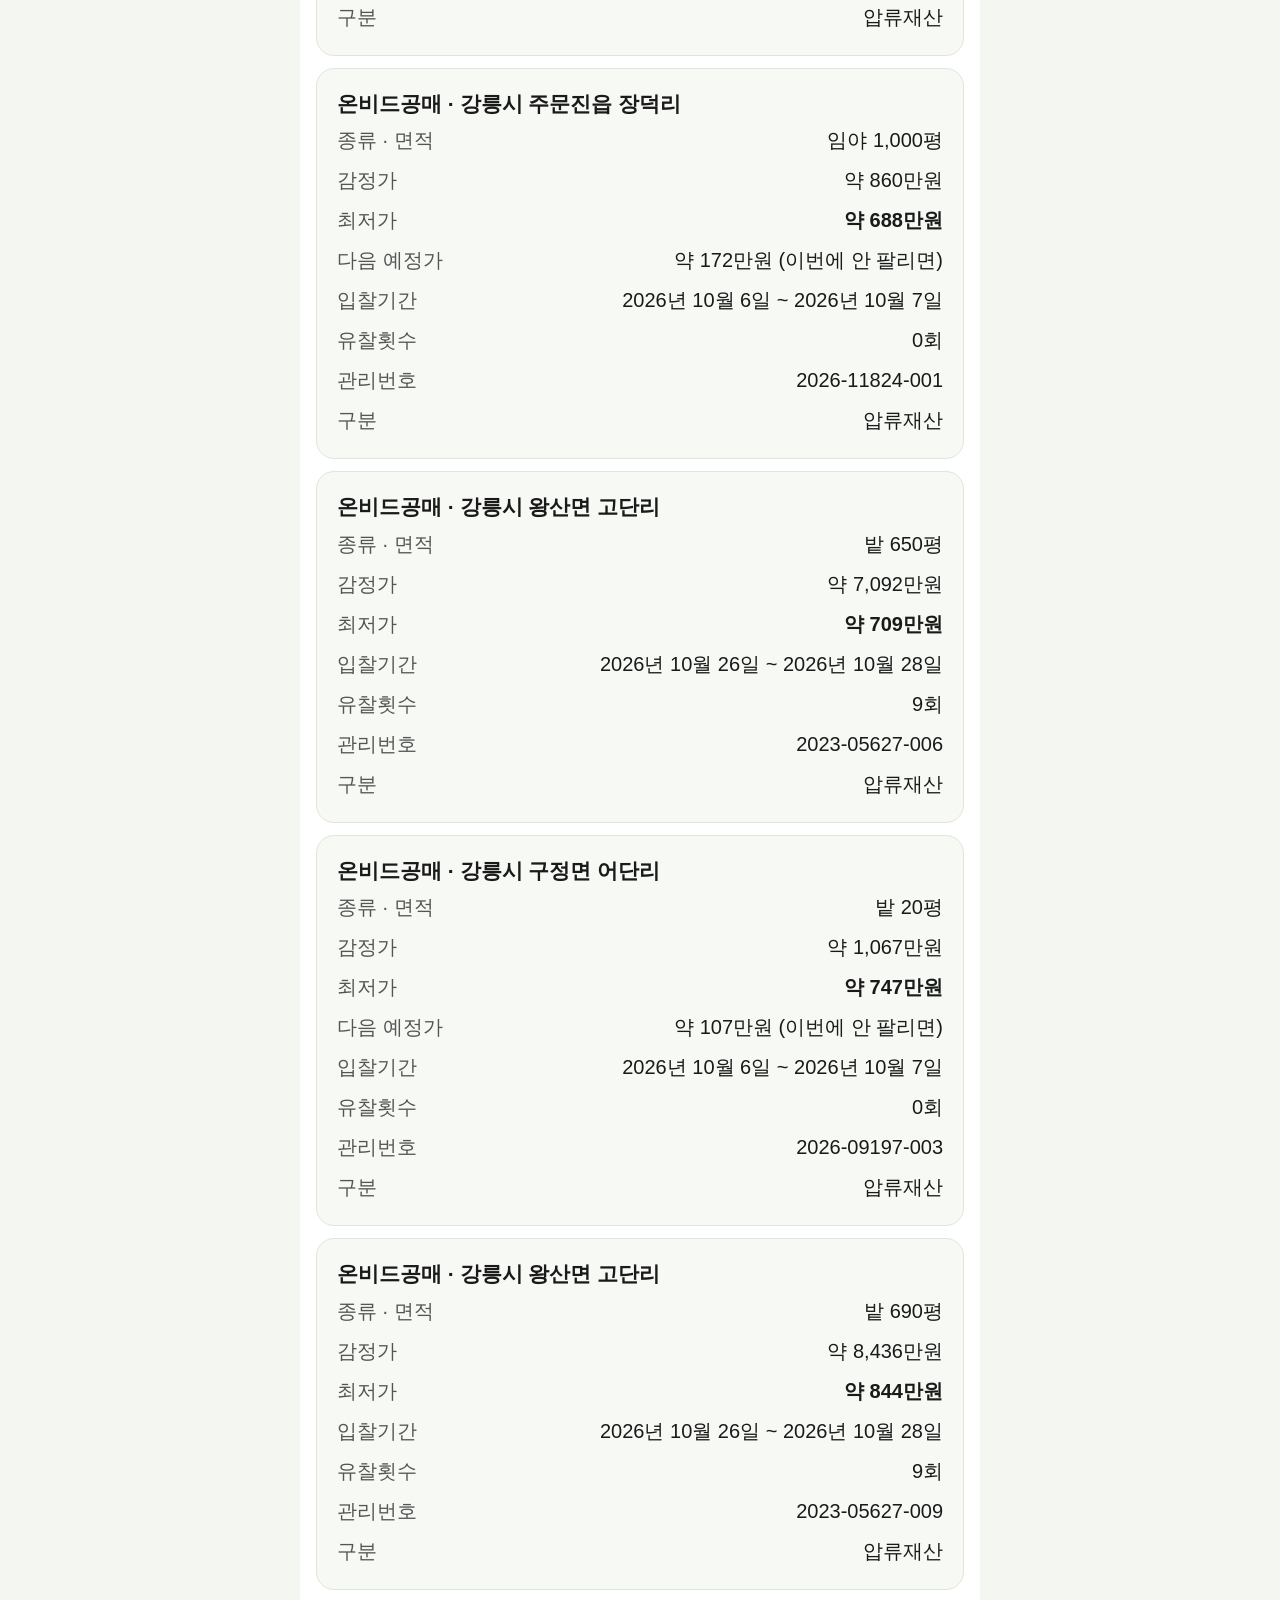
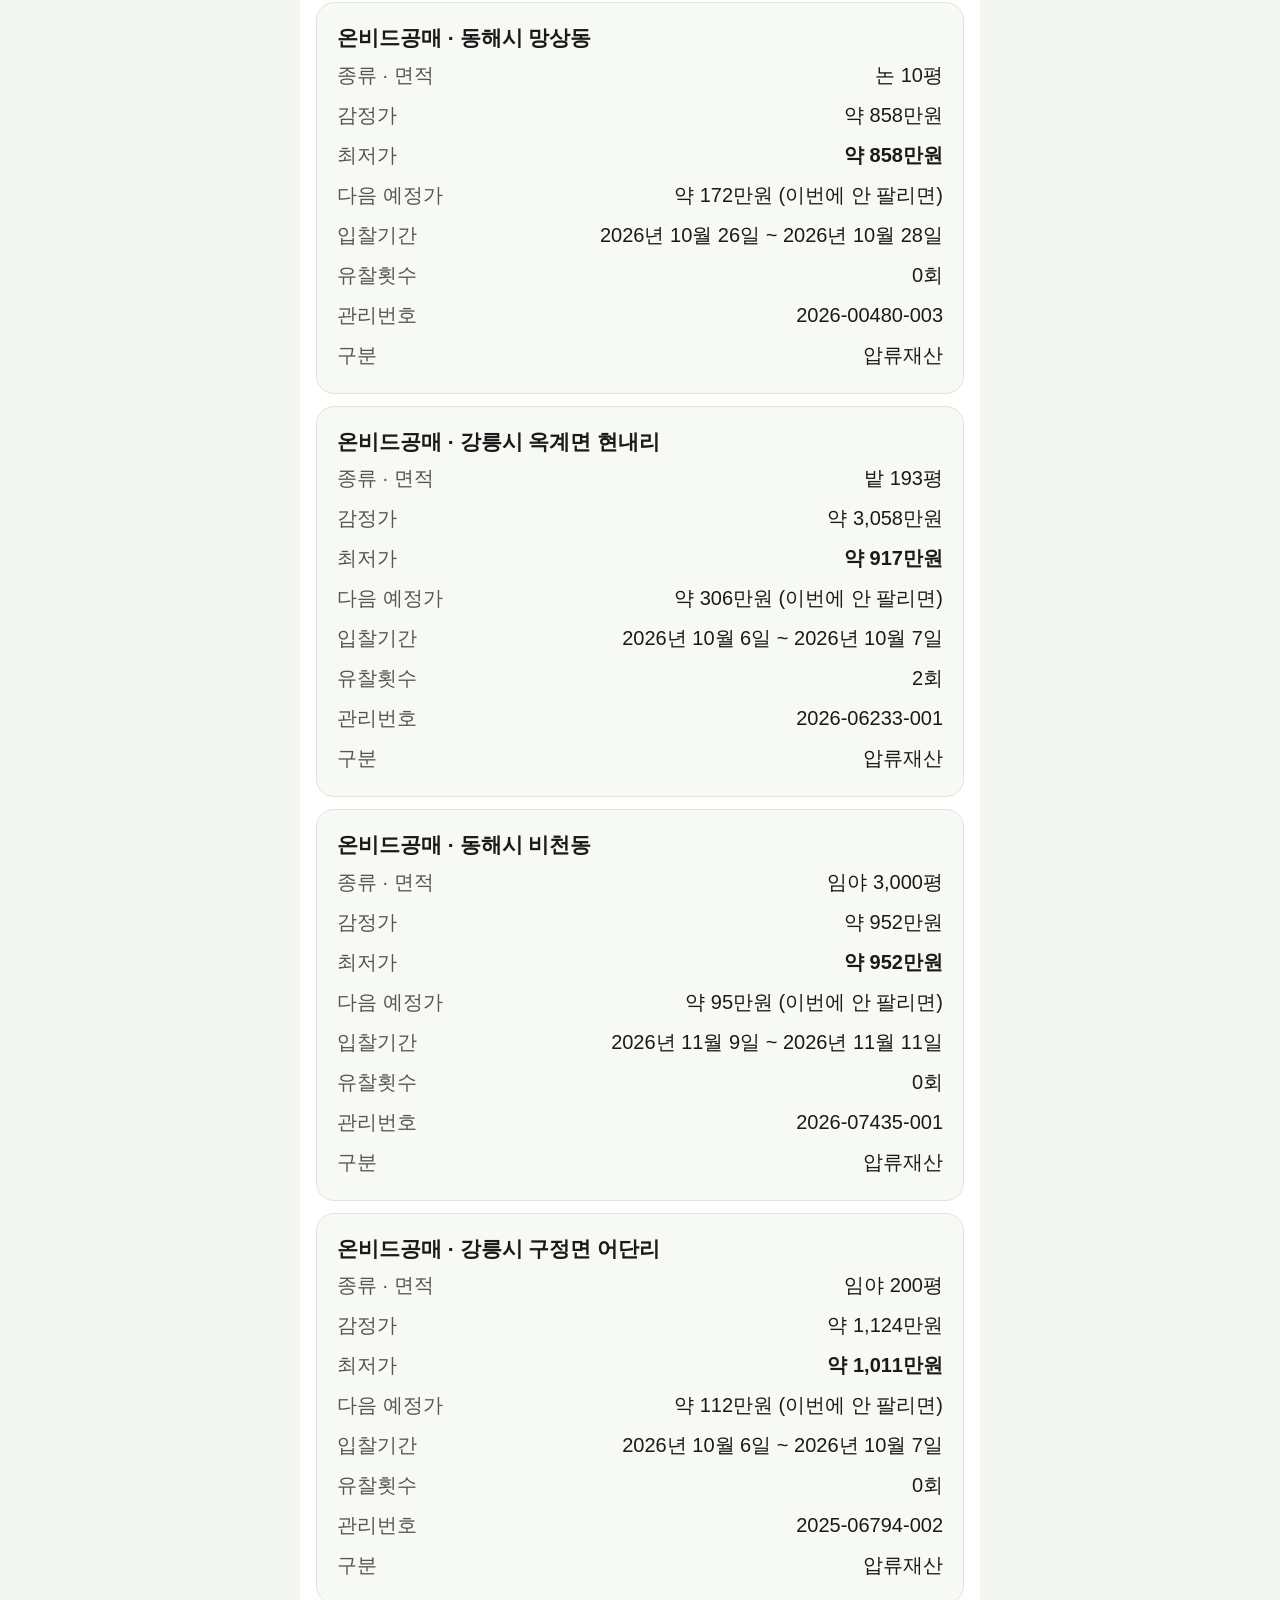
==== commit 14903f9d: "v1.3.0 건물 포함 (auctions.html)" ====
--- a/auctions.html
+++ b/auctions.html
@@ -23,6 +23,10 @@
   </header>
 
   <main class="content">
+    <div class="unit-seg" role="group" aria-label="토지·건물" style="margin-bottom:1rem;">
+      <button type="button" data-tab="land" class="on">토지</button>
+      <button type="button" data-tab="bldg">건물</button>
+    </div>
     <div id="auction-content"></div>
 
     <section class="card" id="live-search">
@@ -74,16 +78,19 @@
   }
   function auctionCard(a) {
     var isCourt = a.type === "court";
+    var isBldg = !!a.bldg;
     var title = isCourt ? "법원경매" : "온비드공매";
     var dateRow = isCourt
       ? '<div class="t-row"><span class="k">매각기일</span><span>' + (a.saleDate || "–") + "</span></div>"
       : '<div class="t-row"><span class="k">입찰기간</span><span>' + (a.bidPeriod || "–") + "</span></div>";
     var extraRow = isCourt
       ? '<div class="t-row"><span class="k">사건번호</span><span>' + (a.displayNo || a.id || "–") + "</span></div>"
-      : '<div class="t-row"><span class="k">구분</span><span>' + (a.divName || "–") + "</span></div>";
+      : '<div class="t-row"><span class="k">관리번호</span><span>' + (a.id || "–") + "</span></div>"
+        + '<div class="t-row"><span class="k">구분</span><span>' + (a.divName || "–") + "</span></div>";
+    var areaLabel = isBldg ? "종류 · 건물면적" : "종류 · 면적";
     return '<div class="trade-card">'
       + '<div class="t-date">' + title + " · " + (a.addrShort || "") + "</div>"
-      + '<div class="t-row"><span class="k">종류 · 면적</span><span>' + jimokEasy(a.kind)
+      + '<div class="t-row"><span class="k">' + areaLabel + "</span><span>" + jimokEasy(a.kind)
       + ' <span class="area" data-m2="' + (a.areaM2 || 0) + '"></span></span></div>'
       + '<div class="t-row"><span class="k">감정가</span><span>' + moneyFull(a.apslManwon) + "</span></div>"
       + '<div class="t-row"><span class="k">최저가</span><span><b>' + moneyFull(a.lowManwon) + "</b></span></div>"
@@ -143,22 +150,31 @@
     if (b && e) return b + " ~ " + e;
     return b || e || "";
   }
-  function isLandLive(it) {
-    var cat = normV(it.cltrUsgSclsCtgrNm);
-    return ["전", "답", "임야"].some(function (k) { return cat.indexOf(k) >= 0; });
+  function classifyLive(cat) {
+    if (!cat) return null;
+    if (cat.slice(-2) === "용지" || cat === "대" || cat === "대지" || cat === "잡종지") return "land";
+    var bldgKw = ["주택", "아파트", "근린생활시설", "상가", "주거용건물", "오피스텔", "빌라", "빌딩", "사무실", "공장", "창고", "숙박시설"];
+    for (var i = 0; i < bldgKw.length; i++) if (cat.indexOf(bldgKw[i]) >= 0) return "building";
+    var landKw = ["전", "답", "임야"];
+    for (var j = 0; j < landKw.length; j++) if (cat.indexOf(landKw[j]) >= 0) return "land";
+    return null;
   }
   function normalizeLiveItem(it) {
     var addr = normV(it.onbidCltrNm) || normV(it.zadrNm) || normV(it.cltrAdr) || normV(it.cltrRadr);
     var m = addr.match(/([가-힣]+리)\b/);
     var short = [normV(it.lctnSggnm), normV(it.lctnEmdNm), m ? m[1] : ""].filter(Boolean).join(" ");
-    var area = parseFloat(normV(it.landSqms).replace(/,/g, "")) ||
-               parseFloat(normV(it.bldSqms).replace(/,/g, "")) || 0;
+    var cat = normV(it.cltrUsgSclsCtgrNm);
+    var isBldg = classifyLive(cat) === "building";
+    var landA = parseFloat(normV(it.landSqms).replace(/,/g, "")) || 0;
+    var bldA = parseFloat(normV(it.bldSqms).replace(/,/g, "")) || 0;
     return {
+      id: normV(it.cltrMngNo),
       type: "onbid",
+      bldg: isBldg,
       addr: addr,
       addrShort: short,
-      kind: normV(it.cltrUsgSclsCtgrNm),
-      areaM2: area,
+      kind: cat,
+      areaM2: isBldg ? (bldA || landA) : (landA || bldA),
       apslManwon: toManwonLive(it.apslEvlAmt),
       lowManwon: toManwonLive(it.lowstBidPrcIndctCont),
       bidPeriod: fmtPeriodLive(it),
@@ -175,7 +191,7 @@
     var today = now.getFullYear() * 10000 + (now.getMonth() + 1) * 100 + now.getDate();
     var groups = {};
     rawItems.forEach(function (it) {
-      if (!isLandLive(it)) return;
+      if (!classifyLive(normV(it.cltrUsgSclsCtgrNm))) return;
       var k = normV(it.cltrMngNo) || normV(it.onbidCltrNm);
       (groups[k] = groups[k] || []).push(normalizeLiveItem(it));
     });
@@ -271,10 +287,12 @@
         var items = pickLiveRounds(raw);
         btn.disabled = false;
         if (!items.length) {
-          status.textContent = "이 지역에는 지금 나온 공매 땅이 없어요.";
+          status.textContent = "이 지역에는 지금 나온 공매가 없어요.";
           return;
         }
-        status.textContent = label + " 공매 " + items.length + "건이에요.";
+        var bldgN = items.filter(function (a) { return a.bldg; }).length;
+        status.textContent = label + " 공매 " + items.length + "건이에요"
+          + (bldgN ? " (토지 " + (items.length - bldgN) + ", 건물 " + bldgN + ")" : "") + ".";
         var html = "";
         items.forEach(function (a) { html += auctionCard(a); });
         results.innerHTML = html;
@@ -297,22 +315,57 @@
     var region = F.mainRegion ? F.mainRegion() : null;
     var sigungu = region && region.sigungu ? region.sigungu : "";
     var sub = document.querySelector(".header-sub");
-    if (sigungu) {
-      // 등록된 땅의 시군구 기준 필터
-      var court = au.court.filter(function (a) { return (a.addrShort || "").indexOf(sigungu) === 0; });
-      var onbid = au.onbid.filter(function (a) { return (a.addrShort || "").indexOf(sigungu) === 0; });
-      if (sub) sub.textContent = sigungu + " 토지";
-      if (!court.length && !onbid.length) {
-        el.innerHTML = '<div class="trade-group"><div class="trade-month">우리 땅 근처</div>'
-          + "<p class='muted'>" + sigungu + "의 경매·공매 자료는 아직 준비 중이에요. "
-          + "아래에서 직접 검색해보세요.</p></div>";
+    var tab = "land";
+
+    function itemsFor(list) {
+      var isBldg = tab === "bldg";
+      return list.filter(function (a) {
+        if (!!a.bldg !== isBldg) return false;
+        return !sigungu || (a.addrShort || "").indexOf(sigungu) === 0;
+      });
+    }
+
+    function render() {
+      var court = itemsFor(au.court.concat(au.courtBldg || []));
+      var onbid = itemsFor(au.onbid.concat(au.onbidBldg || []));
+      var label = tab === "bldg" ? "건물" : "토지";
+      if (sigungu) {
+        if (sub) sub.textContent = sigungu + " " + label;
+        if (!court.length && !onbid.length) {
+          el.innerHTML = '<div class="trade-group"><div class="trade-month">우리 땅 근처</div>'
+            + "<p class='muted'>" + sigungu + "의 경매·공매 " + label + " 자료는 아직 준비 중이에요. "
+            + "아래에서 직접 검색해보세요.</p></div>";
+        } else {
+          el.innerHTML = section("법원경매", court) + section("온비드공매", onbid);
+        }
       } else {
+        if (sub) sub.textContent = "강릉·동해·삼척 " + label;
         el.innerHTML = section("법원경매", court) + section("온비드공매", onbid);
       }
-    } else {
-      el.innerHTML = section("법원경매", au.court) + section("온비드공매", au.onbid);
-    }
-    if (window.FarmlandApp) window.FarmlandApp.renderAreas();
+      if (window.FarmlandApp) window.FarmlandApp.renderAreas();
+    }
+
+    // 토지·건물 탭
+    var tabBtns = document.querySelectorAll('[data-tab]');
+    tabBtns.forEach(function (btn) {
+      btn.addEventListener("click", function () {
+        tabBtns.forEach(function (b) { b.classList.remove("on"); });
+        btn.classList.add("on");
+        tab = btn.getAttribute("data-tab");
+        render();
+        // 지도 핀도 탭에 맞춤
+        try { localStorage.setItem("auctionTab", tab); } catch (e) {}
+      });
+    });
+    try {
+      var saved = localStorage.getItem("auctionTab");
+      if (saved === "bldg") {
+        tab = "bldg";
+        tabBtns.forEach(function (b) { b.classList.toggle("on", b.getAttribute("data-tab") === "bldg"); });
+      }
+    } catch (e) {}
+
+    render();
     initLiveSearch(region);
   });
 })();
